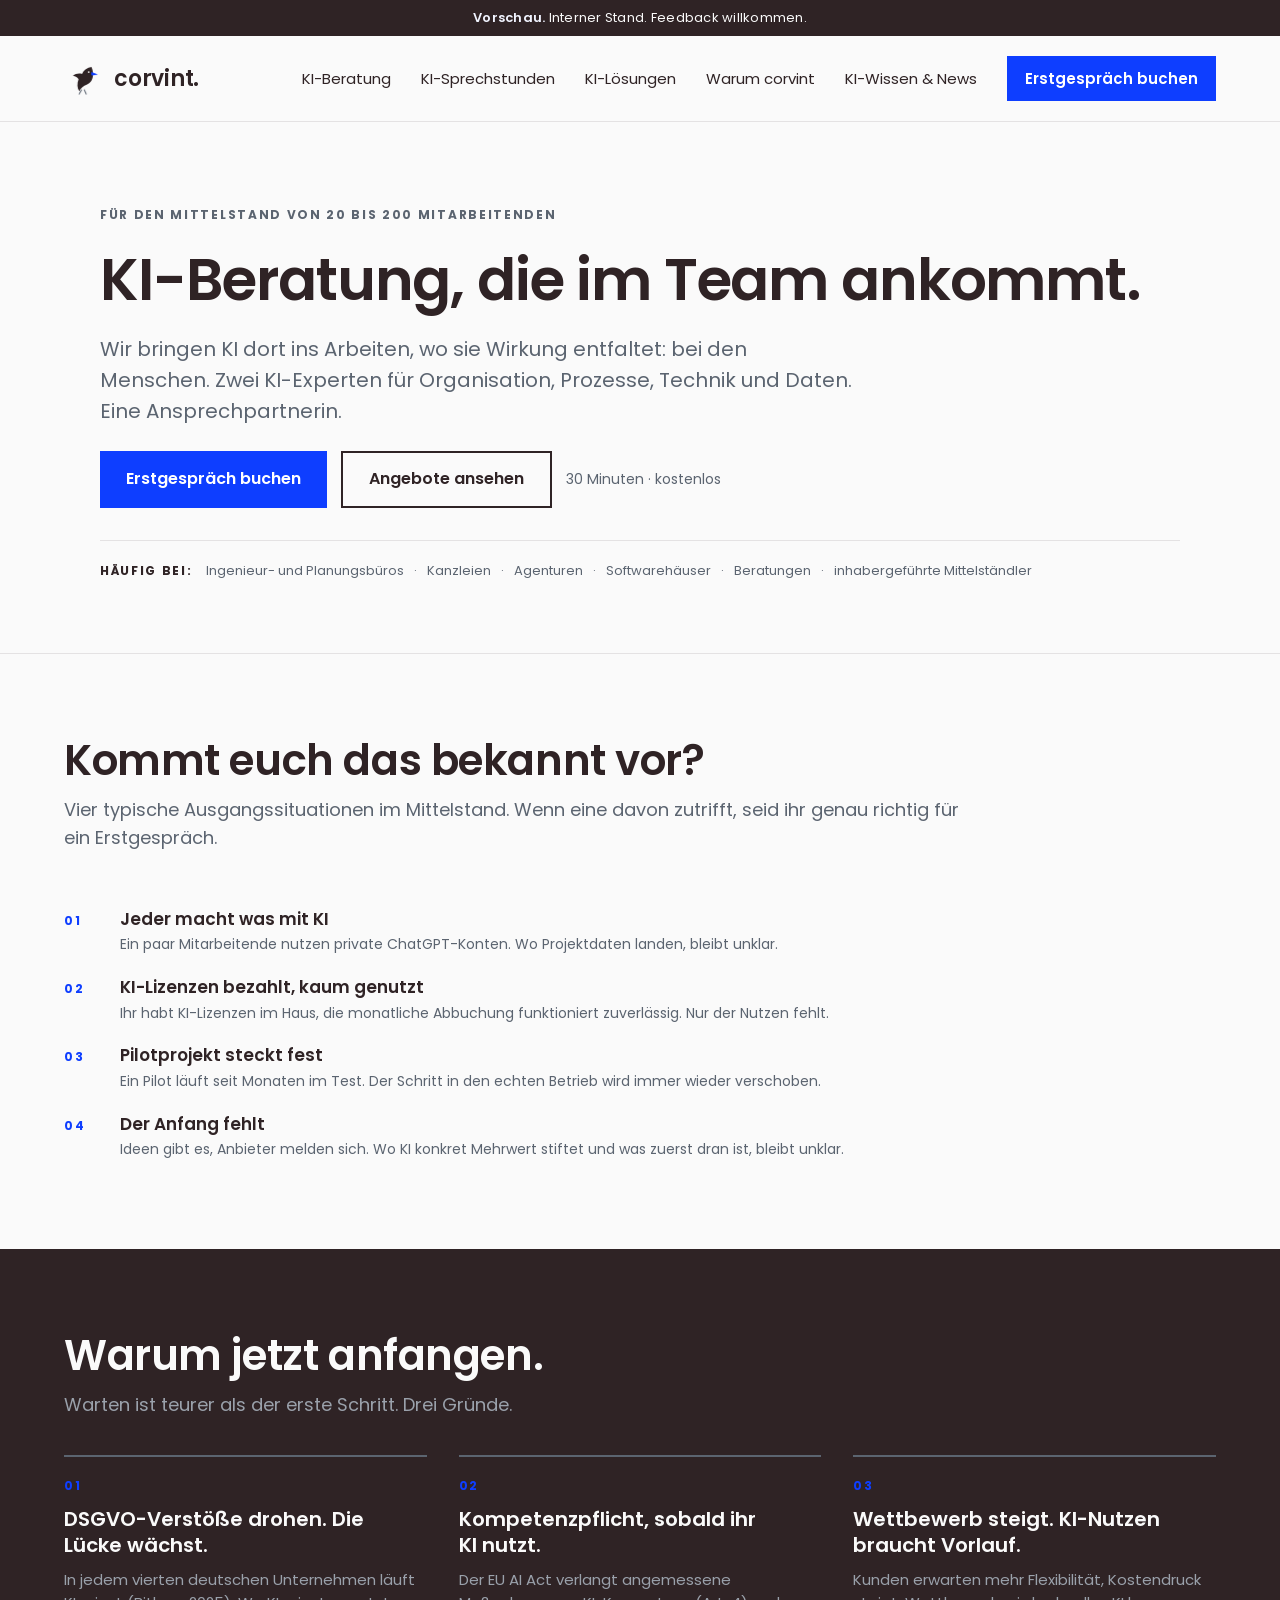
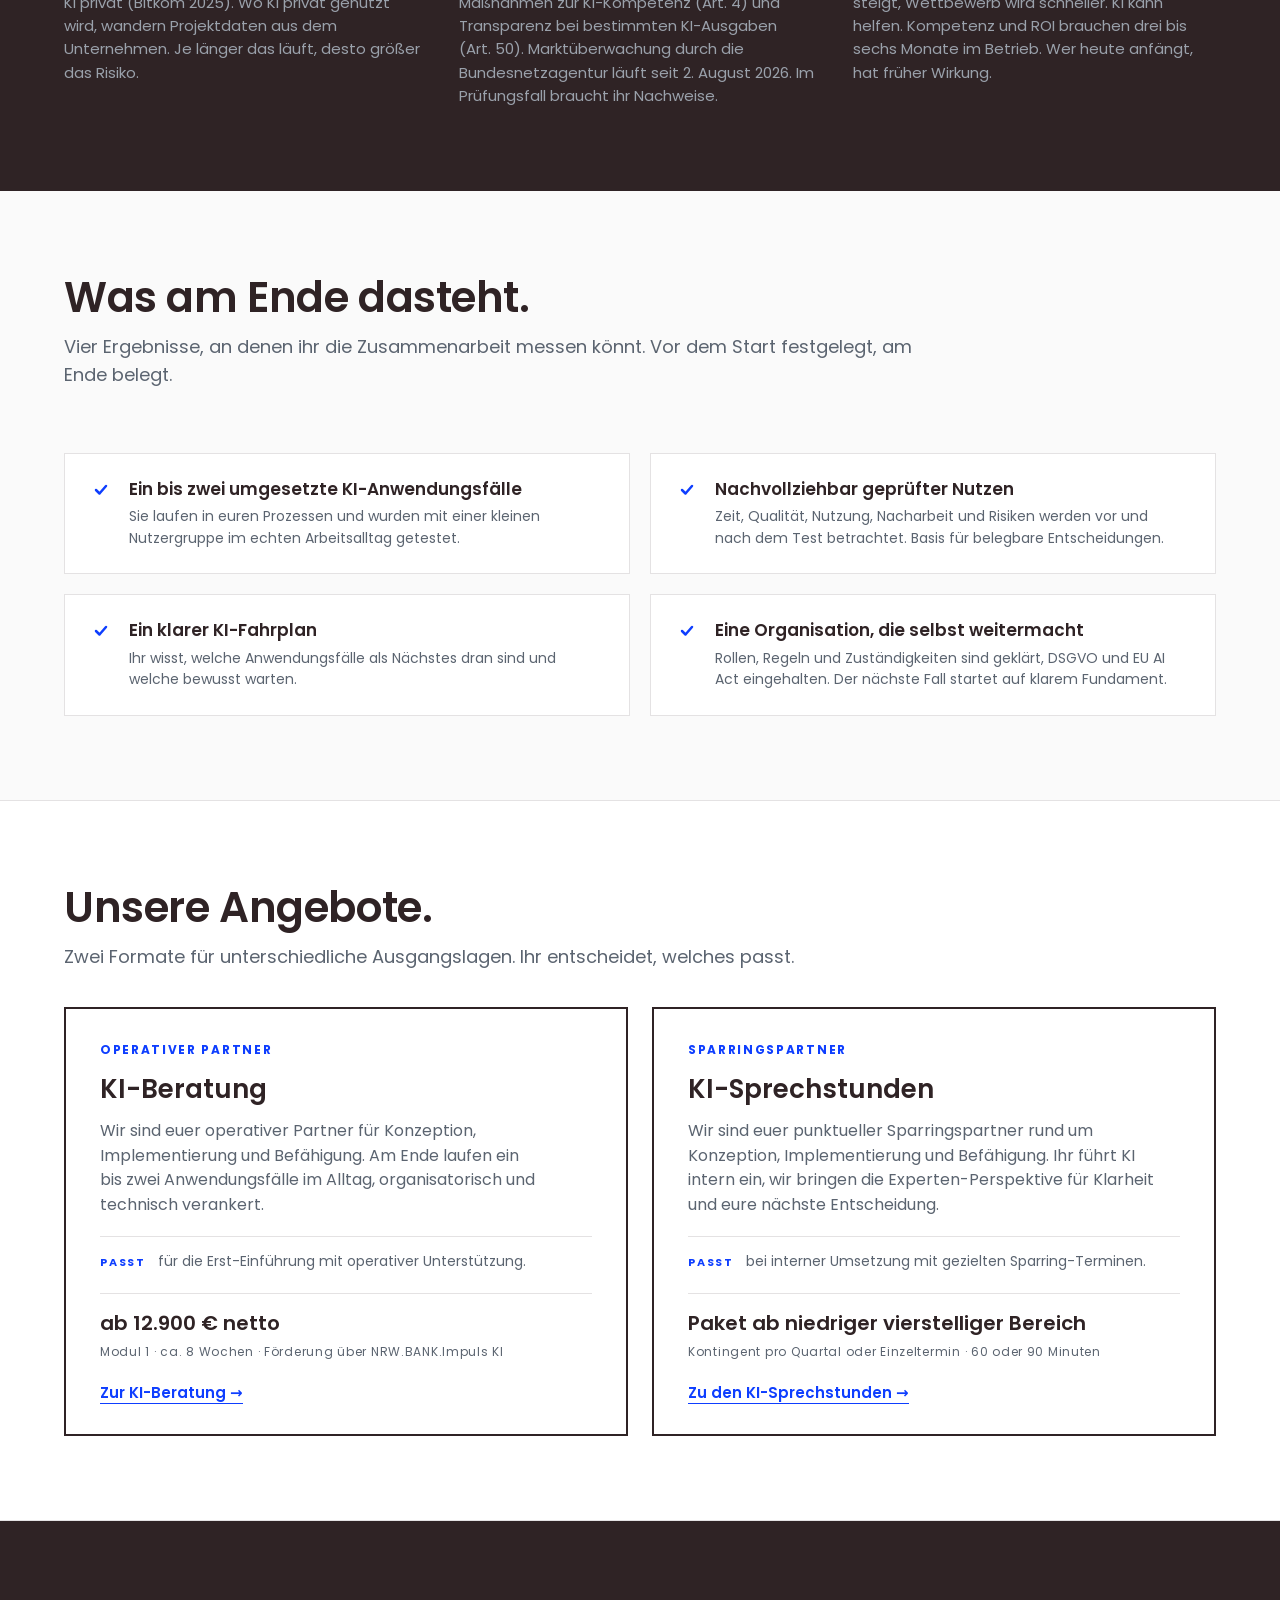
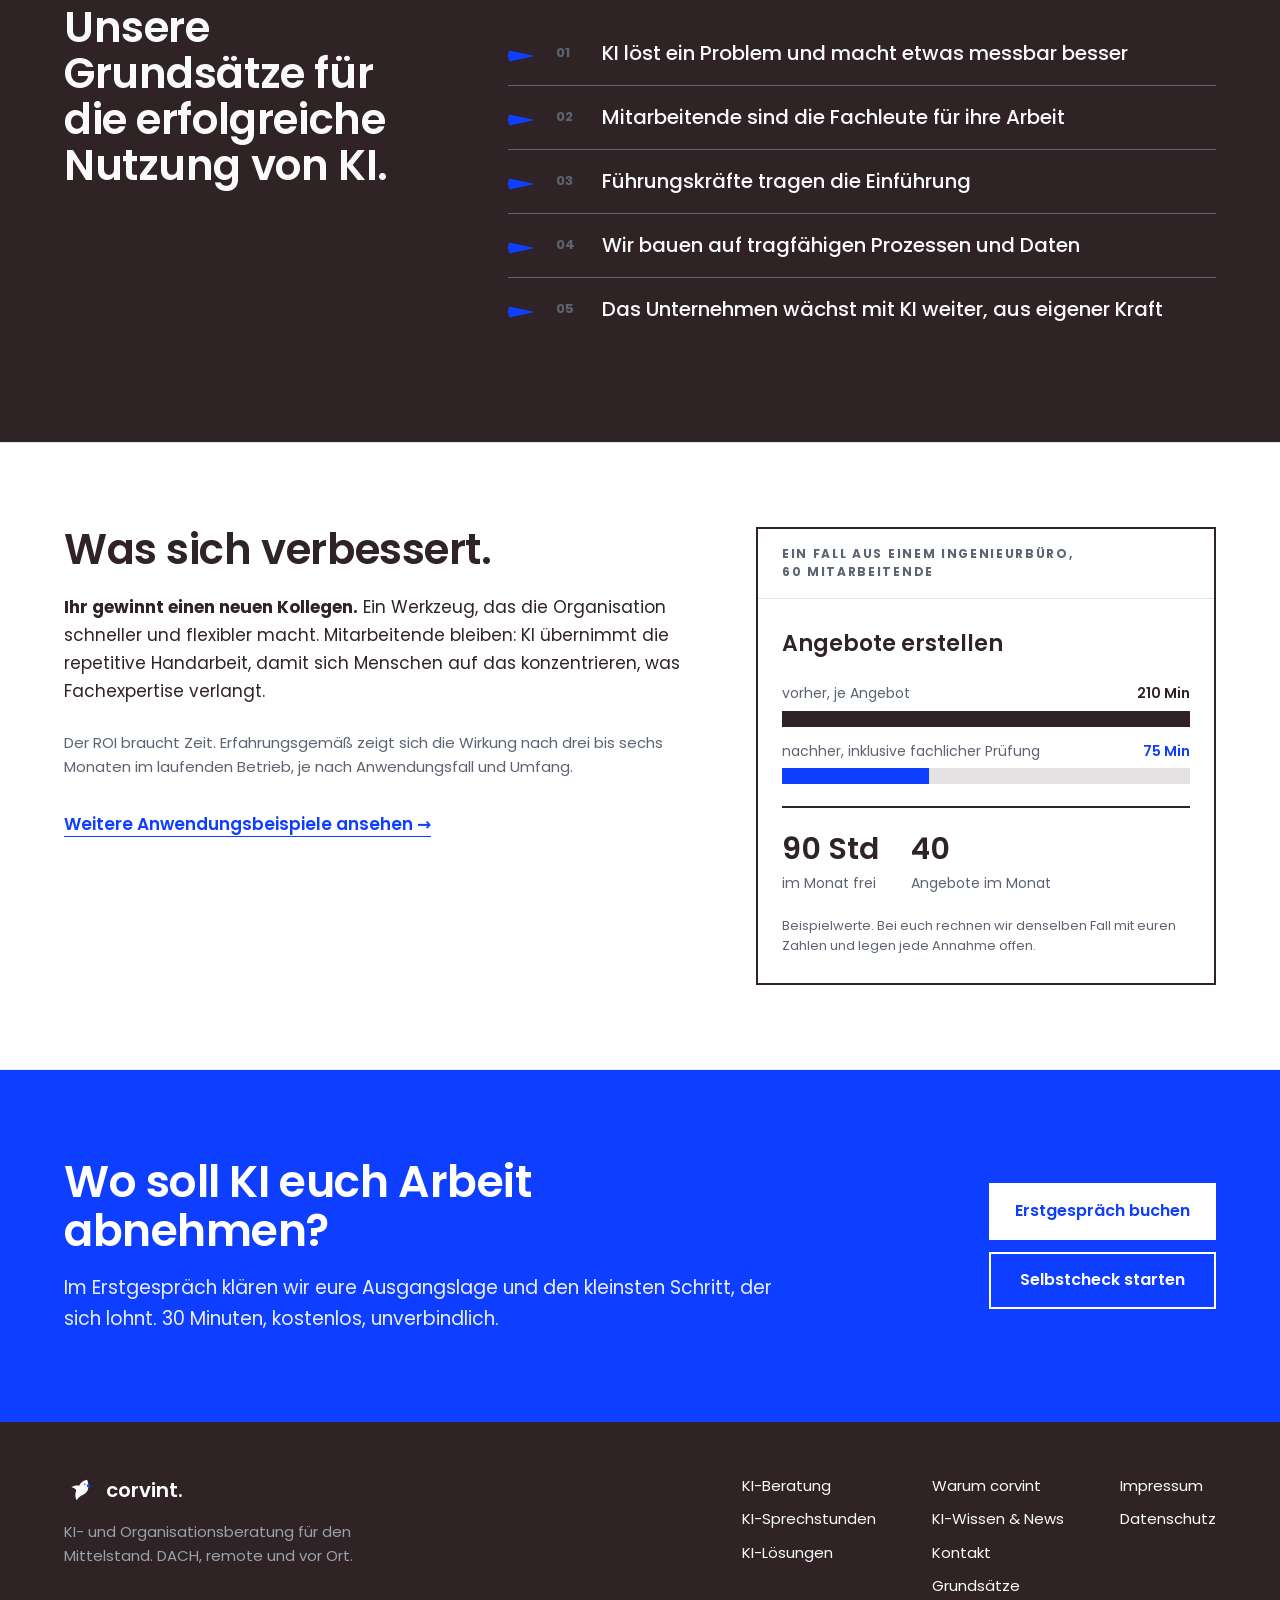
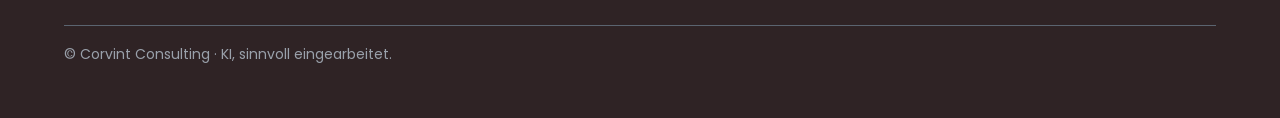
==== index.html @ a507b32f "weg-sektion umgezogen: von startseite raus, grundsatz auf ki-beratung-b startseite: - komplette "Weg" ====
<!doctype html>
<html lang="de">
  <head>
    <meta charset="utf-8" />
    <meta name="viewport" content="width=device-width, initial-scale=1" />
    <title>corvint. — KI-Beratung und Implementierung für den Mittelstand</title>
    <meta
      name="description"
      content="KI-Beratung und Implementierung für den Mittelstand von 20 bis 200 Mitarbeitenden. Menschen, Technik und Daten, Organisation, Prozesse — softwareneutral, eine Ansprechpartnerin."
    />
    <meta name="theme-color" content="#FAFAFA" />
    <meta name="robots" content="noindex,nofollow" />
    <meta name="referrer" content="no-referrer" />

    <link rel="icon" type="image/svg+xml" href="assets/favicon.svg" />
    <link rel="preconnect" href="https://fonts.googleapis.com" />
    <link rel="preconnect" href="https://fonts.gstatic.com" crossorigin />
    <link
      href="https://fonts.googleapis.com/css2?family=Poppins:wght@400;500;600;700&display=swap"
      rel="stylesheet"
    />
    <link rel="stylesheet" href="assets/style.css" />
  </head>
  <body>
    <a class="skip-link" href="#main">Direkt zum Inhalt</a>

    <div class="preview-banner" role="status">
      <strong>Vorschau.</strong> Interner Stand. Feedback willkommen.
    </div>

    <header class="site-header">
      <a class="brand" href="index.html" aria-label="Corvint Startseite">
        <svg
          class="raven raven--build"
          viewBox="0 0 180 180"
          width="38"
          height="38"
          aria-hidden="true"
        >
          <g class="raven__body">
            <path
              fill="#2F2325"
              d="M130 33c-20 3-37 15-45 33-15-4-31-1-43 8 13 2 22 8 27 17-8 21-7 41 3 57 8-15 20-25 35-31 18-7 29-23 30-42 1-16-1-30-7-42Z"
            ></path>
            <circle cx="117" cy="57" r="4" fill="#FAFAFA"></circle>
            <g class="raven__beak">
              <path fill="#0E3EFF" d="m131 57 30 12-29 5c-4-5-4-11-1-17Z"></path>
            </g>
            <path
              fill="none"
              stroke="#5B6470"
              stroke-linecap="round"
              stroke-width="5"
              d="M83 142 72 161m24-20 9 20"
            ></path>
          </g>
        </svg>
        <span class="brand__logo">corvint.</span>
      </a>
      <button
        class="menu-toggle"
        type="button"
        aria-expanded="false"
        aria-controls="site-nav"
        aria-label="Menü öffnen"
        data-menu-toggle
      >
        <svg viewBox="0 0 24 24" width="24" height="24" aria-hidden="true">
          <path
            stroke="#2F2325"
            stroke-width="2"
            stroke-linecap="round"
            fill="none"
            d="M4 7h16M4 12h16M4 17h16"
          ></path>
        </svg>
      </button>
      <nav class="nav" id="site-nav" aria-label="Hauptnavigation" data-nav>
        <button
          class="nav__close"
          type="button"
          aria-label="Menü schließen"
          data-menu-close
        >
          <svg viewBox="0 0 24 24" width="24" height="24" aria-hidden="true">
            <path
              stroke="#2F2325"
              stroke-width="2"
              stroke-linecap="round"
              d="M6 6l12 12M18 6L6 18"
            ></path>
          </svg>
        </button>
        <a class="nav__link" href="ki-beratung.html">KI-Beratung</a>
        <a class="nav__link" href="ki-sprechstunden.html">KI-Sprechstunden</a>
        <a class="nav__link" href="ki-loesungen.html">KI-Lösungen</a>
        <a class="nav__link" href="warum-corvint.html">Warum corvint</a>
        <a class="nav__link" href="ki-wissen-news.html">KI-Wissen &amp; News</a>
        <a
          class="btn btn--primary btn--small"
          href="https://calendly.com/hannah-corvint/30min"
          target="_blank"
          rel="noopener"
          >Erstgespräch buchen</a
        >
      </nav>
    </header>

    <main id="main">
      <!-- Hero -->
      <section class="hero" aria-labelledby="hero-titel">
        <div class="wrap wrap--hero" style="max-width:1080px;margin:0 auto">
          <div class="hero__copy" style="max-width:none">
            <p class="hero__eyebrow">Für den Mittelstand von 20 bis 200 Mitarbeitenden</p>
            <h1 id="hero-titel" class="hero__title">
              KI-Beratung, die im Team ankommt.
            </h1>
            <p class="hero__lead" style="max-width:820px">
              Wir bringen KI dort ins Arbeiten, wo sie Wirkung entfaltet: bei
              den Menschen. Zwei KI-Experten für Organisation, Prozesse,
              Technik und Daten. Eine Ansprechpartnerin.
            </p>
            <div class="hero__actions">
              <a
                class="btn btn--primary"
                href="https://calendly.com/hannah-corvint/30min"
                target="_blank"
                rel="noopener"
                >Erstgespräch buchen</a
              >
              <a class="btn btn--secondary" href="#angebote">Angebote ansehen</a>
              <span class="hero__note">30 Minuten · kostenlos</span>
            </div>
            <p class="hero__segments" aria-label="Typische Branchen">
              <span class="hero__segments-label">Häufig bei:</span>
              <span>Ingenieur- und Planungsbüros</span
              ><span aria-hidden="true">·</span>
              <span>Kanzleien</span
              ><span aria-hidden="true">·</span>
              <span>Agenturen</span
              ><span aria-hidden="true">·</span>
              <span>Softwarehäuser</span
              ><span aria-hidden="true">·</span>
              <span>Beratungen</span
              ><span aria-hidden="true">·</span>
              <span>inhabergeführte Mittelständler</span>
            </p>
          </div>
        </div>
      </section>

      <!-- Ausgangslagen -->
      <section
        class="section section--top-rule"
        aria-labelledby="ausgangslagen-titel"
      >
        <div class="wrap section__inner">
          <div class="section__head-text" style="max-width:900px">
            <h2 id="ausgangslagen-titel" class="section__title">
              Kommt euch das bekannt vor?
            </h2>
            <p class="section__lead">
              Vier typische Ausgangssituationen im Mittelstand. Wenn eine davon
              zutrifft, seid ihr genau richtig für ein Erstgespräch.
            </p>
          </div>

          <div class="situations">
            <article class="situation">
              <span class="situation__n">01</span>
              <h3 class="situation__title">Jeder macht was mit KI</h3>
              <p class="situation__body">
                Ein paar Mitarbeitende nutzen private ChatGPT-Konten. Wo
                Projektdaten landen, bleibt unklar.
              </p>
            </article>
            <article class="situation">
              <span class="situation__n">02</span>
              <h3 class="situation__title">KI-Lizenzen bezahlt, kaum genutzt</h3>
              <p class="situation__body">
                Ihr habt KI-Lizenzen im Haus, die monatliche Abbuchung
                funktioniert zuverlässig. Nur der Nutzen fehlt.
              </p>
            </article>
            <article class="situation">
              <span class="situation__n">03</span>
              <h3 class="situation__title">Pilotprojekt steckt fest</h3>
              <p class="situation__body">
                Ein Pilot läuft seit Monaten im Test. Der Schritt in den
                echten Betrieb wird immer wieder verschoben.
              </p>
            </article>
            <article class="situation">
              <span class="situation__n">04</span>
              <h3 class="situation__title">Der Anfang fehlt</h3>
              <p class="situation__body">
                Ideen gibt es, Anbieter melden sich. Wo KI konkret Mehrwert
                stiftet und was zuerst dran ist, bleibt unklar.
              </p>
            </article>
          </div>
        </div>
      </section>

      <!-- Warum jetzt anfangen -->
      <section
        class="section--dark section"
        aria-labelledby="warum-titel"
      >
        <div class="wrap section__inner">
          <div class="section__head-text" style="max-width:900px">
            <h2 id="warum-titel" class="section__title">
              Warum jetzt anfangen.
            </h2>
            <p class="section__lead">
              Warten ist teurer als der erste Schritt. Drei Gründe.
            </p>
          </div>
          <div class="reasons">
            <div class="reason">
              <span class="reason__n">01</span>
              <h3 class="reason__title">
                DSGVO-Verstöße drohen. Die Lücke wächst.
              </h3>
              <p class="reason__body">
                In jedem vierten deutschen Unternehmen läuft KI privat (Bitkom
                2025). Wo KI privat genutzt wird, wandern Projektdaten aus dem
                Unternehmen. Je länger das läuft, desto größer das Risiko.
              </p>
            </div>
            <div class="reason">
              <span class="reason__n">02</span>
              <h3 class="reason__title">
                Kompetenzpflicht, sobald ihr KI nutzt.
              </h3>
              <p class="reason__body">
                Der EU AI Act verlangt angemessene Maßnahmen zur KI-Kompetenz
                (Art.&nbsp;4) und Transparenz bei bestimmten KI-Ausgaben
                (Art.&nbsp;50). Marktüberwachung durch die Bundesnetzagentur
                läuft seit 2.&nbsp;August 2026. Im Prüfungsfall braucht ihr
                Nachweise.
              </p>
            </div>
            <div class="reason">
              <span class="reason__n">03</span>
              <h3 class="reason__title">
                Wettbewerb steigt. KI-Nutzen braucht Vorlauf.
              </h3>
              <p class="reason__body">
                Kunden erwarten mehr Flexibilität, Kostendruck steigt,
                Wettbewerb wird schneller. KI kann helfen. Kompetenz und ROI
                brauchen drei bis sechs Monate im Betrieb. Wer heute anfängt,
                hat früher Wirkung.
              </p>
            </div>
          </div>
        </div>
      </section>

      <!-- Was am Ende dasteht -->
      <section
        class="section"
        aria-labelledby="ergebnisse-titel"
      >
        <div class="wrap section__inner">
          <div class="section__head-text" style="max-width:900px">
            <h2 id="ergebnisse-titel" class="section__title">
              Was am Ende dasteht.
            </h2>
            <p class="section__lead">
              Vier Ergebnisse, an denen ihr die Zusammenarbeit messen könnt.
              Vor dem Start festgelegt, am Ende belegt.
            </p>
          </div>

          <div class="outcomes">
            <article class="outcome">
              <svg
                class="outcome__check"
                viewBox="0 0 16 16"
                width="16"
                height="16"
                aria-hidden="true"
              >
                <path
                  d="M3 8l3.5 3.5L13 4"
                  stroke="#0E3EFF"
                  stroke-width="2.5"
                  fill="none"
                  stroke-linecap="round"
                  stroke-linejoin="round"
                ></path>
              </svg>
              <div>
                <h3 class="outcome__title">
                  Ein bis zwei umgesetzte KI-Anwendungsfälle
                </h3>
                <p class="outcome__body">
                  Sie laufen in euren Prozessen und wurden mit einer kleinen
                  Nutzergruppe im echten Arbeitsalltag getestet.
                </p>
              </div>
            </article>

            <article class="outcome">
              <svg
                class="outcome__check"
                viewBox="0 0 16 16"
                width="16"
                height="16"
                aria-hidden="true"
              >
                <path
                  d="M3 8l3.5 3.5L13 4"
                  stroke="#0E3EFF"
                  stroke-width="2.5"
                  fill="none"
                  stroke-linecap="round"
                  stroke-linejoin="round"
                ></path>
              </svg>
              <div>
                <h3 class="outcome__title">Nachvollziehbar geprüfter Nutzen</h3>
                <p class="outcome__body">
                  Zeit, Qualität, Nutzung, Nacharbeit und Risiken werden vor
                  und nach dem Test betrachtet. Basis für belegbare
                  Entscheidungen.
                </p>
              </div>
            </article>

            <article class="outcome">
              <svg
                class="outcome__check"
                viewBox="0 0 16 16"
                width="16"
                height="16"
                aria-hidden="true"
              >
                <path
                  d="M3 8l3.5 3.5L13 4"
                  stroke="#0E3EFF"
                  stroke-width="2.5"
                  fill="none"
                  stroke-linecap="round"
                  stroke-linejoin="round"
                ></path>
              </svg>
              <div>
                <h3 class="outcome__title">Ein klarer KI-Fahrplan</h3>
                <p class="outcome__body">
                  Ihr wisst, welche Anwendungsfälle als Nächstes dran sind und
                  welche bewusst warten.
                </p>
              </div>
            </article>

            <article class="outcome">
              <svg
                class="outcome__check"
                viewBox="0 0 16 16"
                width="16"
                height="16"
                aria-hidden="true"
              >
                <path
                  d="M3 8l3.5 3.5L13 4"
                  stroke="#0E3EFF"
                  stroke-width="2.5"
                  fill="none"
                  stroke-linecap="round"
                  stroke-linejoin="round"
                ></path>
              </svg>
              <div>
                <h3 class="outcome__title">
                  Eine Organisation, die selbst weitermacht
                </h3>
                <p class="outcome__body">
                  Rollen, Regeln und Zuständigkeiten sind geklärt, DSGVO und
                  EU AI Act eingehalten. Der nächste Fall startet auf klarem
                  Fundament.
                </p>
              </div>
            </article>
          </div>
        </div>
      </section>

      <!-- Angebote -->
      <section
        id="angebote"
        class="section section--white"
        aria-labelledby="angebote-titel"
      >
        <div class="wrap section__inner">
          <div class="section__head-text" style="max-width:900px">
            <h2 id="angebote-titel" class="section__title">Unsere Angebote.</h2>
            <p class="section__lead">
              Zwei Formate für unterschiedliche Ausgangslagen. Ihr entscheidet,
              welches passt.
            </p>
          </div>
          <div class="offers">
            <article class="offer">
              <div class="offer__label">Operativer Partner</div>
              <div class="offer__title">KI-Beratung</div>
              <div class="offer__body">
                Wir sind euer operativer Partner für Konzeption,
                Implementierung und Befähigung. Am Ende laufen ein bis zwei
                Anwendungsfälle im Alltag, organisatorisch und technisch
                verankert.
              </div>
              <div class="offer__fit">
                <span class="offer__fit-label">Passt</span>
                <span class="offer__fit-text"
                  >für die Erst-Einführung mit operativer Unterstützung.</span
                >
              </div>
              <div class="offer__price">
                <span class="offer__price-value">ab 12.900 € netto</span>
                <span class="offer__price-note"
                  >Modul 1 · ca. 8 Wochen · Förderung über NRW.BANK.Impuls KI</span
                >
              </div>
              <div class="offer__link">
                <a href="ki-beratung.html">Zur KI-Beratung →</a>
              </div>
            </article>

            <article class="offer">
              <div class="offer__label">Sparringspartner</div>
              <div class="offer__title">KI-Sprechstunden</div>
              <div class="offer__body">
                Wir sind euer punktueller Sparringspartner rund um Konzeption,
                Implementierung und Befähigung. Ihr führt KI intern ein, wir
                bringen die Experten-Perspektive für Klarheit und eure
                nächste Entscheidung.
              </div>
              <div class="offer__fit">
                <span class="offer__fit-label">Passt</span>
                <span class="offer__fit-text"
                  >bei interner Umsetzung mit gezielten Sparring-Terminen.</span
                >
              </div>
              <div class="offer__price">
                <span class="offer__price-value">Paket ab niedriger vierstelliger Bereich</span>
                <span class="offer__price-note"
                  >Kontingent pro Quartal oder Einzeltermin · 60 oder 90 Minuten</span
                >
              </div>
              <div class="offer__link">
                <a href="ki-sprechstunden.html">Zu den KI-Sprechstunden →</a>
              </div>
            </article>
          </div>
        </div>
      </section>

      <!-- Grundsätze (dunkel) -->
      <section
        id="grundsaetze"
        class="section--dark"
        aria-labelledby="grundsaetze-titel"
      >
        <div class="wrap principles">
          <div>
            <h2
              id="grundsaetze-titel"
              class="principles__intro-title"
            >
              Unsere Grundsätze für die erfolgreiche Nutzung von KI.
            </h2>
          </div>
          <ol class="principles__list" role="list">
            <li class="principle">
              <svg
                class="beak"
                viewBox="0 0 40 22"
                width="28"
                height="16"
                aria-hidden="true"
              >
                <path fill="#0E3EFF" d="M2 3 38 11 3 19c-4-5-4-11-1-16Z"></path>
              </svg>
              <span class="principle__n">01</span>
              <span class="principle__text"
                >KI löst ein Problem und macht etwas messbar besser</span
              >
            </li>
            <li class="principle">
              <svg
                class="beak"
                viewBox="0 0 40 22"
                width="28"
                height="16"
                aria-hidden="true"
              >
                <path fill="#0E3EFF" d="M2 3 38 11 3 19c-4-5-4-11-1-16Z"></path>
              </svg>
              <span class="principle__n">02</span>
              <span class="principle__text"
                >Mitarbeitende sind die Fachleute für ihre Arbeit</span
              >
            </li>
            <li class="principle">
              <svg
                class="beak"
                viewBox="0 0 40 22"
                width="28"
                height="16"
                aria-hidden="true"
              >
                <path fill="#0E3EFF" d="M2 3 38 11 3 19c-4-5-4-11-1-16Z"></path>
              </svg>
              <span class="principle__n">03</span>
              <span class="principle__text"
                >Führungskräfte tragen die Einführung</span
              >
            </li>
            <li class="principle">
              <svg
                class="beak"
                viewBox="0 0 40 22"
                width="28"
                height="16"
                aria-hidden="true"
              >
                <path fill="#0E3EFF" d="M2 3 38 11 3 19c-4-5-4-11-1-16Z"></path>
              </svg>
              <span class="principle__n">04</span>
              <span class="principle__text"
                >Wir bauen auf tragfähigen Prozessen und Daten</span
              >
            </li>
            <li class="principle">
              <svg
                class="beak"
                viewBox="0 0 40 22"
                width="28"
                height="16"
                aria-hidden="true"
              >
                <path fill="#0E3EFF" d="M2 3 38 11 3 19c-4-5-4-11-1-16Z"></path>
              </svg>
              <span class="principle__n">05</span>
              <span class="principle__text"
                >Das Unternehmen wächst mit KI weiter, aus eigener Kraft</span
              >
            </li>
          </ol>
        </div>
      </section>

      <!-- Konkrete Zahlen -->
      <section
        class="section section--white"
        aria-labelledby="zahlen-titel"
      >
        <div class="wrap">
          <div class="numbers-section">
            <div class="section__head-text">
              <h2 id="zahlen-titel" class="section__title">
                Was sich verbessert.
              </h2>
              <p style="font-size:17px;line-height:1.65;color:var(--ink);margin:8px 0 0">
                <strong>Ihr gewinnt einen neuen Kollegen.</strong> Ein
                Werkzeug, das die Organisation schneller und flexibler macht.
                Mitarbeitende bleiben: KI übernimmt die repetitive Handarbeit,
                damit sich Menschen auf das konzentrieren, was Fachexpertise
                verlangt.
              </p>
              <p style="font-size:15px;line-height:1.6;color:var(--slate);margin:14px 0 0">
                Der ROI braucht Zeit. Erfahrungsgemäß zeigt sich die Wirkung
                nach drei bis sechs Monaten im laufenden Betrieb, je nach
                Anwendungsfall und Umfang.
              </p>
              <p style="margin-top:20px">
                <a
                  href="ki-loesungen.html"
                  style="font-weight:600;border-bottom:1px solid var(--blue)"
                  >Weitere Anwendungsbeispiele ansehen →</a
                >
              </p>
            </div>
            <aside class="case-card" aria-label="Beispielrechnung">
              <div class="case-card__head">
                Ein Fall aus einem Ingenieurbüro, 60 Mitarbeitende
              </div>
              <div class="case-card__body">
                <div class="case-card__title">Angebote erstellen</div>
                <div class="bars">
                  <div class="bar">
                    <div class="bar__row">
                      <span>vorher, je Angebot</span
                      ><span class="bar__value">210 Min</span>
                    </div>
                    <div class="bar__track">
                      <div class="bar__fill" style="width: 100%"></div>
                    </div>
                  </div>
                  <div class="bar">
                    <div class="bar__row">
                      <span>nachher, inklusive fachlicher Prüfung</span
                      ><span class="bar__value bar__value--blue">75 Min</span>
                    </div>
                    <div class="bar__track">
                      <div class="bar__fill bar__fill--blue" style="width: 36%"></div>
                    </div>
                  </div>
                </div>
                <div class="stats">
                  <div>
                    <div class="stat__value">90 Std</div>
                    <div class="stat__label">im Monat frei</div>
                  </div>
                  <div>
                    <div class="stat__value">40</div>
                    <div class="stat__label">Angebote im Monat</div>
                  </div>
                </div>
                <div class="footnote">
                  Beispielwerte. Bei euch rechnen wir denselben Fall mit euren
                  Zahlen und legen jede Annahme offen.
                </div>
              </div>
            </aside>
          </div>
        </div>
      </section>

      <!-- CTA -->
      <section class="cta" aria-labelledby="cta-titel">
        <div class="wrap cta__inner">
          <div class="cta__text">
            <h2 id="cta-titel" class="cta__title">
              Wo soll KI euch Arbeit abnehmen?
            </h2>
            <p class="cta__lead">
              Im Erstgespräch klären wir eure Ausgangslage und den kleinsten
              Schritt, der sich lohnt. 30 Minuten, kostenlos, unverbindlich.
            </p>
          </div>
          <div class="cta__actions">
            <a
              class="btn btn--on-dark"
              href="https://calendly.com/hannah-corvint/30min"
              target="_blank"
              rel="noopener"
              >Erstgespräch buchen</a
            >
            <a class="btn btn--ghost-on-dark" href="ki-loesungen.html#selbstcheck"
              >Selbstcheck starten</a
            >
          </div>
        </div>
      </section>
    </main>

    <footer class="site-footer">
      <div class="wrap site-footer__top">
        <div class="site-footer__brand">
          <div class="site-footer__brand-row">
            <svg
              viewBox="0 0 180 180"
              width="32"
              height="32"
              aria-hidden="true"
            >
              <path
                fill="#FAFAFA"
                d="M130 33c-20 3-37 15-45 33-15-4-31-1-43 8 13 2 22 8 27 17-8 21-7 41 3 57 8-15 20-25 35-31 18-7 29-23 30-42 1-16-1-30-7-42Z"
              ></path>
              <path
                fill="#0E3EFF"
                d="m131 57 30 12-29 5c-4-5-4-11-1-17Z"
              ></path>
              <circle cx="117" cy="57" r="4" fill="#2F2325"></circle>
            </svg>
            <span class="site-footer__brand-word">corvint.</span>
          </div>
          <div class="site-footer__desc">
            KI- und Organisationsberatung für den Mittelstand. DACH, remote und
            vor Ort.
          </div>
        </div>
        <div class="site-footer__cols">
          <nav class="site-footer__col" aria-label="Leistungen">
            <a href="ki-beratung.html">KI-Beratung</a>
            <a href="ki-sprechstunden.html">KI-Sprechstunden</a>
            <a href="ki-loesungen.html">KI-Lösungen</a>
          </nav>
          <nav class="site-footer__col" aria-label="Unternehmen">
            <a href="warum-corvint.html">Warum corvint</a>
            <a href="ki-wissen-news.html">KI-Wissen &amp; News</a>
            <a href="kontakt.html">Kontakt</a>
            <a href="warum-corvint.html#grundsaetze-page">Grundsätze</a>
          </nav>
          <nav class="site-footer__col" aria-label="Rechtliches">
            <a href="impressum.html">Impressum</a>
            <a href="datenschutz.html">Datenschutz</a>
          </nav>
        </div>
      </div>
      <div class="wrap site-footer__legal">
        © Corvint Consulting · KI, sinnvoll eingearbeitet.
      </div>
    </footer>

    <script src="assets/app.js" defer></script>
  </body>
</html>
---- assets/style.css ----
/* Corvint — Preview build
 * Tokens & Basis aus Design-Handoff (design_handoff_corvint_startseite/README.md).
 * Alle Werte 1:1 aus dem Handoff; keine Radien, keine Schatten.
 */

:root {
  --ink: #2f2325;
  --blue: #0e3eff;
  --blue-hover: #0a31cc;
  --blue-tint: #f1f4ff;
  --blue-tint-2: #e3eaff;
  --slate: #5b6470;
  --slate-light: #9aa1ab;
  --paper: #fafafa;
  --white: #ffffff;
  --rule: #e4e2e3;
}

*,
*::before,
*::after {
  box-sizing: border-box;
}

html {
  -webkit-text-size-adjust: 100%;
  scroll-behavior: smooth;
}
@media (prefers-reduced-motion: reduce) {
  html {
    scroll-behavior: auto;
  }
}
[id] {
  scroll-margin-top: 92px;
}

body {
  margin: 0;
  background: var(--paper);
  font-family: "Poppins", system-ui, -apple-system, "Segoe UI", sans-serif;
  color: var(--ink);
  font-size: 17px;
  line-height: 1.55;
  text-wrap: pretty;
}

a {
  color: var(--blue);
  text-decoration: none;
  border-bottom: 1px solid var(--blue);
  transition: color 150ms ease-out, border-color 150ms ease-out;
}
a:hover,
a:focus-visible {
  color: var(--blue-hover);
  border-bottom-color: var(--blue-hover);
}
a:focus-visible {
  outline: 2px solid var(--blue);
  outline-offset: 3px;
}

button {
  font-family: inherit;
  font-size: inherit;
  color: inherit;
  cursor: pointer;
}
button:focus-visible {
  outline: 2px solid var(--blue);
  outline-offset: 3px;
}

h1,
h2,
h3,
p {
  margin: 0;
}

img,
svg {
  display: block;
  max-width: 100%;
}

.skip-link {
  position: absolute;
  left: -9999px;
  top: 0;
  padding: 12px 18px;
  background: var(--ink);
  color: var(--paper);
  font-weight: 600;
  border-bottom: 0;
  z-index: 100;
}
.skip-link:focus {
  left: 12px;
  top: 12px;
  color: var(--paper);
}

/* Container */
.wrap {
  max-width: 1312px;
  margin: 0 auto;
  width: 100%;
}
.wrap--hero {
  max-width: 1440px;
}

/* Header */
.site-header {
  background: var(--paper);
  border-bottom: 1px solid var(--rule);
  padding: 20px 64px;
  display: flex;
  align-items: center;
  justify-content: space-between;
  gap: 24px;
  position: sticky;
  top: 0;
  z-index: 20;
}
.brand {
  display: flex;
  align-items: center;
  gap: 12px;
  border-bottom: 0;
  color: var(--ink);
}
.brand:hover {
  color: var(--ink);
}
.brand__logo {
  font-size: 22px;
  font-weight: 600;
  letter-spacing: -0.01em;
}
.raven {
  flex: none;
}
.raven--build .raven__body {
  animation: bodyRise 700ms ease-out both;
  transform-origin: center;
}
.raven--build .raven__beak {
  animation: beakIn 700ms ease-out both;
}
@keyframes bodyRise {
  0% {
    transform: translateY(12px);
  }
  100% {
    transform: translateY(0);
  }
}
@keyframes beakIn {
  0%,
  30% {
    transform: translateX(-14px);
  }
  100% {
    transform: translateX(0);
  }
}
@media (prefers-reduced-motion: reduce) {
  .raven--build .raven__body,
  .raven--build .raven__beak {
    animation: none;
  }
}

.nav {
  display: flex;
  align-items: center;
  gap: 30px;
  font-size: 15px;
}
.nav__link {
  color: var(--ink);
  border-bottom: 0;
  font-weight: 400;
}
.nav__link:hover,
.nav__link:focus-visible {
  color: var(--blue);
}
.nav__link[aria-current="page"] {
  color: var(--blue);
}
.nav__close,
.menu-toggle {
  display: none;
  border: 0;
  background: transparent;
  padding: 6px;
  color: var(--ink);
  cursor: pointer;
}
.menu-toggle:hover,
.menu-toggle:focus-visible,
.nav__close:hover,
.nav__close:focus-visible {
  color: var(--blue);
}

.btn {
  display: inline-flex;
  align-items: center;
  justify-content: center;
  font-family: inherit;
  font-size: 16px;
  font-weight: 600;
  padding: 16px 26px;
  border: 0;
  background: transparent;
  color: var(--ink);
  cursor: pointer;
  transition: background 150ms ease-out, border-color 150ms ease-out,
    color 150ms ease-out;
  border-bottom: 0;
  text-align: center;
}
.btn--primary {
  background: var(--blue);
  color: var(--white);
}
.btn--primary:hover,
.btn--primary:focus-visible {
  background: var(--blue-hover);
  color: var(--white);
}
.btn--secondary {
  border: 2px solid var(--ink);
  padding: 14px 26px;
  color: var(--ink);
}
.btn--secondary:hover,
.btn--secondary:focus-visible {
  background: var(--ink);
  color: var(--paper);
}
.btn--small {
  font-size: 15px;
  padding: 11px 18px;
}
.btn--on-dark {
  background: var(--white);
  color: var(--blue);
}
.btn--on-dark:hover,
.btn--on-dark:focus-visible {
  background: var(--paper);
  color: var(--blue-hover);
}
.btn--ghost-on-dark {
  border: 2px solid var(--white);
  color: var(--white);
  padding: 14px 26px;
}
.btn--ghost-on-dark:hover,
.btn--ghost-on-dark:focus-visible {
  background: var(--white);
  color: var(--blue);
}

/* Hero */
.hero {
  padding: 84px 64px 72px;
  margin: 0 auto;
}
.hero__grid {
  display: grid;
  grid-template-columns: minmax(0, 1.1fr) minmax(0, 1fr);
  gap: 72px;
  align-items: center;
}
.hero__copy {
  display: flex;
  flex-direction: column;
  gap: 24px;
}
.hero__eyebrow {
  font-size: 12px;
  letter-spacing: 0.14em;
  text-transform: uppercase;
  font-weight: 700;
  color: var(--slate);
}
.hero__title {
  font-size: 58px;
  font-weight: 600;
  line-height: 1.06;
  letter-spacing: -0.02em;
}
.hero__lead {
  font-size: 20px;
  line-height: 1.55;
  color: var(--slate);
  max-width: 600px;
}
.hero__actions {
  display: flex;
  gap: 14px;
  flex-wrap: wrap;
  align-items: center;
}
.hero__note {
  font-size: 14px;
  color: var(--slate);
}
.hero__segments {
  display: flex;
  flex-wrap: wrap;
  gap: 8px 10px;
  align-items: baseline;
  margin-top: 8px;
  padding-top: 20px;
  border-top: 1px solid var(--rule);
  font-size: 13px;
  color: var(--slate);
  line-height: 1.5;
}
.hero__segments-label {
  font-size: 12px;
  letter-spacing: 0.14em;
  text-transform: uppercase;
  font-weight: 700;
  color: var(--ink);
  margin-right: 4px;
}

.case-card {
  border: 2px solid var(--ink);
  background: var(--white);
}
.case-card__head {
  border-bottom: 1px solid var(--rule);
  padding: 16px 24px;
  font-size: 12px;
  letter-spacing: 0.14em;
  text-transform: uppercase;
  font-weight: 700;
  color: var(--slate);
}
.case-card__body {
  padding: 28px 24px;
  display: flex;
  flex-direction: column;
  gap: 22px;
}
.case-card__title {
  font-size: 22px;
  font-weight: 600;
}
.bars {
  display: flex;
  flex-direction: column;
  gap: 14px;
}
.bar {
  display: flex;
  flex-direction: column;
  gap: 6px;
}
.bar__row {
  display: flex;
  justify-content: space-between;
  font-size: 14px;
  color: var(--slate);
}
.bar__value {
  font-weight: 600;
  color: var(--ink);
}
.bar__value--blue {
  color: var(--blue);
}
.bar__track {
  height: 16px;
  background: var(--rule);
}
.bar__fill {
  height: 100%;
  background: var(--ink);
}
.bar__fill--blue {
  background: var(--blue);
  transition: width 200ms ease-out;
}
.stats {
  display: flex;
  gap: 32px;
  border-top: 2px solid var(--ink);
  padding-top: 18px;
}
.stat__value {
  font-size: 30px;
  font-weight: 600;
}
.stat__label {
  font-size: 14px;
  color: var(--slate);
}
.footnote {
  font-size: 13px;
  color: var(--slate);
  line-height: 1.5;
}

/* Section */
.section {
  padding: 84px 64px;
}
.section--white {
  background: var(--white);
  border-top: 1px solid var(--rule);
  border-bottom: 1px solid var(--rule);
}
.section--paper {
  background: var(--paper);
}
.section--top-rule {
  border-top: 1px solid var(--rule);
}
.section__inner {
  display: flex;
  flex-direction: column;
  gap: 36px;
}
.section__head {
  display: flex;
  align-items: flex-end;
  justify-content: space-between;
  gap: 48px;
  flex-wrap: wrap;
}
.section__head-text {
  display: flex;
  flex-direction: column;
  gap: 12px;
  max-width: 760px;
}
.section__title {
  font-size: 42px;
  font-weight: 600;
  line-height: 1.1;
  letter-spacing: -0.01em;
}
.section__lead {
  font-size: 18px;
  line-height: 1.55;
  color: var(--slate);
}

/* Legende Mensch/KI */
.legend {
  display: flex;
  gap: 18px;
  align-items: center;
  font-size: 14px;
  color: var(--slate);
  padding-bottom: 4px;
}
.legend__item {
  display: flex;
  align-items: center;
  gap: 8px;
}

/* Reiter (Fall-Umschalter) */
.tabs {
  display: grid;
  grid-template-columns: repeat(3, minmax(0, 1fr));
  gap: 2px;
  background: var(--rule);
}
.tab {
  border: 0;
  border-top: 4px solid var(--rule);
  background: var(--paper);
  padding: 22px 26px;
  display: flex;
  flex-direction: column;
  gap: 6px;
  align-items: flex-start;
  text-align: left;
  transition: background 150ms ease-out, border-color 150ms ease-out;
}
.tab[aria-selected="true"] {
  background: var(--white);
  border-top-color: var(--blue);
}
.tab__name {
  font-size: 20px;
  font-weight: 600;
  line-height: 1.25;
}
.tab__who {
  font-size: 15px;
  color: var(--slate);
  line-height: 1.45;
}

/* Prozessschritte */
.steps {
  display: grid;
  grid-template-columns: repeat(4, minmax(0, 1fr));
  gap: 16px;
}
.step {
  border: 2px solid var(--ink);
  background: var(--white);
  padding: 20px;
  display: flex;
  flex-direction: column;
  gap: 14px;
}
.step--ki {
  border-color: var(--blue);
  background: var(--blue-tint);
}
.step__meta {
  display: flex;
  align-items: center;
  justify-content: space-between;
}
.step__n,
.step__who {
  font-size: 12px;
  font-weight: 700;
  letter-spacing: 0.08em;
  color: var(--slate);
}
.step--ki .step__who {
  color: var(--blue);
}
.step__title {
  font-size: 19px;
  font-weight: 600;
  line-height: 1.25;
}
.step__body {
  font-size: 15px;
  line-height: 1.5;
  color: var(--slate);
}

/* Auswertungsband */
.summary {
  border: 2px solid var(--ink);
  display: grid;
  grid-template-columns: minmax(0, 1fr) minmax(0, 1fr) minmax(0, 1.2fr);
}
.summary__cell {
  padding: 28px 32px;
  display: flex;
  flex-direction: column;
  gap: 16px;
  border-right: 1px solid var(--rule);
}
.summary__cell:last-child {
  border-right: 0;
}
.eyebrow {
  font-size: 12px;
  letter-spacing: 0.14em;
  text-transform: uppercase;
  font-weight: 700;
  color: var(--slate);
}
.eyebrow--blue {
  color: var(--blue);
}
.effort {
  display: flex;
  align-items: baseline;
  gap: 14px;
}
.effort__old {
  font-size: 34px;
  font-weight: 600;
  text-decoration: line-through;
  text-decoration-thickness: 2px;
  color: var(--slate);
}
.effort__new {
  font-size: 44px;
  font-weight: 600;
  color: var(--blue);
}
.monthly {
  display: flex;
  flex-direction: column;
  gap: 10px;
}
.monthly__row {
  display: flex;
  justify-content: space-between;
  align-items: baseline;
}
.monthly__row + .monthly__row {
  border-top: 1px solid var(--rule);
  padding-top: 10px;
}
.monthly__label {
  font-size: 15px;
  color: var(--slate);
}
.monthly__value {
  font-size: 26px;
  font-weight: 600;
}
.monthly__value--blue {
  color: var(--blue);
}
.assumptions__item {
  display: flex;
  gap: 14px;
  align-items: flex-start;
  border-top: 1px solid var(--rule);
  padding-top: 10px;
}
.assumptions__item:first-child {
  border-top: 0;
  padding-top: 0;
}
.beak {
  flex: none;
  margin-top: 6px;
}
.assumptions__text {
  font-size: 15px;
  line-height: 1.5;
  color: var(--slate);
}

/* Bekannt vor — Problemliste + Antwortkarte */
.problems {
  display: grid;
  grid-template-columns: minmax(0, 1fr) minmax(0, 1.25fr);
  gap: 44px;
  align-items: start;
}
.problems__list {
  display: flex;
  flex-direction: column;
}
.problem {
  border: 0;
  border-top: 1px solid var(--rule);
  border-left: 4px solid transparent;
  background: transparent;
  padding: 20px 22px;
  display: flex;
  gap: 18px;
  align-items: baseline;
  text-align: left;
  transition: background 150ms ease-out, border-color 150ms ease-out;
}
.problem:first-child {
  border-top: 2px solid var(--ink);
}
.problem:last-child {
  border-bottom: 2px solid var(--ink);
}
.problem[aria-selected="true"] {
  background: var(--white);
  border-left-color: var(--blue);
}
.problem__n {
  font-size: 13px;
  font-weight: 700;
  color: var(--slate);
}
.problem__title {
  font-size: 20px;
  font-weight: 600;
  line-height: 1.3;
}
.answer {
  background: var(--white);
  border: 2px solid var(--ink);
  padding: 32px 36px;
  display: flex;
  flex-direction: column;
  gap: 20px;
}
.answer__block {
  display: flex;
  flex-direction: column;
  gap: 8px;
}
.answer__block + .answer__block {
  border-top: 2px solid var(--ink);
  padding-top: 20px;
}
.answer__text {
  font-size: 18px;
  line-height: 1.6;
}
.answer__text--muted {
  color: var(--slate);
}

/* Vier Seiten */
.dimensions {
  display: grid;
  grid-template-columns: repeat(4, minmax(0, 1fr));
  gap: 0;
}
.dimension {
  border-top: 3px solid var(--ink);
  padding: 22px 28px 0 0;
  display: flex;
  flex-direction: column;
  gap: 10px;
}
.dimension + .dimension {
  padding-left: 28px;
}
.dimension:last-child {
  padding-right: 0;
}
.dimension__label {
  font-size: 13px;
  font-weight: 700;
  color: var(--blue);
  letter-spacing: 0.02em;
  display: flex;
  align-items: center;
  gap: 10px;
}
.dimension__beak {
  flex: none;
}
.dimension__body {
  font-size: 16px;
  line-height: 1.6;
  color: var(--slate);
}
.principle-row {
  display: grid;
  grid-template-columns: minmax(0, 420px) minmax(0, 1fr);
  gap: 48px;
  border-top: 2px solid var(--ink);
  padding-top: 26px;
  align-items: start;
}
.principle-row__lead {
  font-size: 24px;
  font-weight: 600;
  line-height: 1.3;
}
.principle-row__body {
  font-size: 17px;
  line-height: 1.6;
  color: var(--slate);
}

/* Der Weg dahin (Module) */
.modules {
  display: grid;
  grid-template-columns: repeat(3, minmax(0, 1fr));
  gap: 24px;
}
.module {
  background: var(--white);
  border: 2px solid var(--ink);
  padding: 26px 28px;
  display: flex;
  flex-direction: column;
  gap: 12px;
}
.module__head {
  display: flex;
  align-items: center;
  gap: 12px;
}
.module__label {
  font-size: 13px;
  font-weight: 700;
  letter-spacing: 0.1em;
  color: var(--slate);
}
.module__title {
  font-size: 22px;
  font-weight: 600;
}
.module__body {
  font-size: 16px;
  line-height: 1.55;
  color: var(--slate);
}

/* Grundsätze (dunkel) */
.section--dark {
  background: var(--ink);
  padding: 84px 64px;
}
.principles {
  display: grid;
  grid-template-columns: minmax(0, 340px) minmax(0, 1fr);
  gap: 64px;
  align-items: start;
}
.principles__intro-title {
  font-size: 42px;
  font-weight: 600;
  line-height: 1.1;
  color: var(--paper);
  letter-spacing: -0.01em;
}
.principles__intro-body {
  font-size: 16px;
  line-height: 1.6;
  color: var(--slate-light);
}
.principles__list {
  display: flex;
  flex-direction: column;
}
.principle {
  display: flex;
  gap: 20px;
  align-items: center;
  padding: 18px 0;
  border-bottom: 1px solid var(--slate);
}
.principle:last-child {
  border-bottom: 0;
}
.principle__n {
  font-size: 13px;
  font-weight: 700;
  color: var(--slate);
  width: 26px;
}
.principle__text {
  font-size: 20px;
  font-weight: 500;
  color: var(--paper);
  line-height: 1.35;
}

/* Ansprechpartnerin */
.person {
  display: grid;
  grid-template-columns: minmax(0, 260px) minmax(0, 1fr) minmax(0, 340px);
  gap: 48px;
  align-items: center;
}
.person__portrait {
  margin: 0;
  border: 2px solid var(--ink);
  background: var(--paper);
  display: flex;
  flex-direction: column;
}
.person__portrait img {
  width: 100%;
  height: auto;
  aspect-ratio: 4 / 5;
  object-fit: cover;
  object-position: 50% 30%;
  display: block;
}
.person__portrait-caption {
  padding: 12px 16px;
  border-top: 1px solid var(--rule);
  font-size: 12px;
  letter-spacing: 0.14em;
  text-transform: uppercase;
  font-weight: 700;
  color: var(--slate);
}
.person__text {
  display: flex;
  flex-direction: column;
  gap: 20px;
}
.person__title {
  font-size: 40px;
  font-weight: 600;
  line-height: 1.1;
  letter-spacing: -0.01em;
}
.person__lead {
  font-size: 18px;
  line-height: 1.6;
  color: var(--slate);
}
.person__facts {
  display: flex;
  gap: 40px;
  border-top: 2px solid var(--ink);
  padding-top: 20px;
  flex-wrap: wrap;
}
.person__fact-value {
  font-size: 19px;
  font-weight: 600;
}
.person__fact-label {
  font-size: 14px;
  color: var(--slate);
}

/* CTA blau */
.cta {
  background: var(--blue);
  padding: 88px 64px;
}
.cta__inner {
  display: flex;
  gap: 64px;
  align-items: center;
  justify-content: space-between;
  flex-wrap: wrap;
}
.cta__text {
  display: flex;
  flex-direction: column;
  gap: 18px;
  max-width: 720px;
}
.cta__title {
  font-size: 44px;
  font-weight: 600;
  line-height: 1.1;
  color: var(--white);
  letter-spacing: -0.01em;
}
.cta__lead {
  font-size: 19px;
  line-height: 1.6;
  color: var(--white);
  opacity: 0.9;
}
.cta__actions {
  flex: none;
  display: flex;
  flex-direction: column;
  gap: 12px;
}

/* Footer */
.site-footer {
  background: var(--ink);
  padding: 52px 64px;
  display: flex;
  flex-direction: column;
  gap: 28px;
}
.site-footer__top {
  display: flex;
  gap: 64px;
  align-items: flex-start;
  justify-content: space-between;
  flex-wrap: wrap;
}
.site-footer__brand {
  display: flex;
  flex-direction: column;
  gap: 14px;
  max-width: 340px;
}
.site-footer__brand-row {
  display: flex;
  align-items: center;
  gap: 10px;
}
.site-footer__brand-word {
  font-size: 20px;
  font-weight: 600;
  color: var(--paper);
}
.site-footer__desc {
  font-size: 15px;
  line-height: 1.6;
  color: var(--slate-light);
}
.site-footer__cols {
  display: flex;
  gap: 56px;
  font-size: 15px;
  color: var(--paper);
  flex-wrap: wrap;
}
.site-footer__col {
  display: flex;
  flex-direction: column;
  gap: 10px;
}
.site-footer__col a {
  color: var(--paper);
  border-bottom: 0;
}
.site-footer__col a:hover,
.site-footer__col a:focus-visible {
  color: var(--blue-tint);
}
.site-footer__legal {
  border-top: 1px solid var(--slate);
  padding-top: 18px;
  font-size: 14px;
  color: var(--slate-light);
}

/* -------------------------------------------------------------
 * Unterseiten-Muster: Sidebar mit Sprungnav + Content
 * ----------------------------------------------------------- */

.page {
  display: grid;
  grid-template-columns: minmax(0, 240px) minmax(0, 1fr);
  gap: 80px;
  max-width: 1312px;
  margin: 0 auto;
  padding: 48px 64px 96px;
}
.page__sidebar {
  position: sticky;
  top: 92px;
  align-self: start;
  max-height: calc(100vh - 108px);
  overflow-y: auto;
}
.page__main {
  display: flex;
  flex-direction: column;
  gap: 96px;
  min-width: 0;
}

/* Sub-Hero (kompakter als Startseite) — optional mit Info-Karte rechts */
.sub-hero {
  padding: 56px 64px 32px;
  max-width: 1312px;
  margin: 0 auto;
  width: 100%;
  box-sizing: border-box;
  display: flex;
  flex-direction: column;
  gap: 20px;
}
.sub-hero--split {
  display: grid;
  grid-template-columns: minmax(0, 1fr) minmax(0, 340px);
  gap: 48px;
  align-items: start;
}
.sub-hero__copy {
  display: flex;
  flex-direction: column;
  gap: 20px;
  min-width: 0;
}
@media (max-width: 900px) {
  .sub-hero--split {
    grid-template-columns: 1fr;
    gap: 24px;
  }
}
.sub-hero__eyebrow {
  font-size: 12px;
  letter-spacing: 0.14em;
  text-transform: uppercase;
  font-weight: 700;
  color: var(--slate);
}
.sub-hero__title {
  font-size: 48px;
  font-weight: 600;
  line-height: 1.08;
  letter-spacing: -0.02em;
  max-width: 22ch;
}
.sub-hero__lead {
  font-size: 19px;
  line-height: 1.55;
  color: var(--slate);
  max-width: 62ch;
}
.sub-hero__actions {
  display: flex;
  flex-wrap: wrap;
  gap: 14px;
  align-items: center;
  margin-top: 4px;
}

/* Anchor-Nav (vertikal, Desktop) */
.anchor-nav {
  display: flex;
  flex-direction: column;
  border-top: 1px solid var(--rule);
  border-bottom: 1px solid var(--rule);
  padding: 12px 0;
}
.anchor-nav__label {
  font-size: 12px;
  letter-spacing: 0.14em;
  text-transform: uppercase;
  font-weight: 700;
  color: var(--slate);
  padding: 6px 4px 14px;
}
.anchor-nav__link {
  border: 0;
  padding: 10px 4px 10px 22px;
  font-size: 15px;
  color: var(--ink);
  text-align: left;
  position: relative;
  transition: color 150ms ease-out;
  display: block;
  line-height: 1.35;
}
.anchor-nav__link:hover,
.anchor-nav__link:focus-visible {
  color: var(--blue);
}
.anchor-nav__link[aria-current="location"] {
  color: var(--blue);
  font-weight: 500;
}
.anchor-nav__link[aria-current="location"]::before {
  content: "";
  position: absolute;
  left: 0;
  top: 50%;
  transform: translateY(-50%);
  width: 14px;
  height: 8px;
  background: var(--blue);
  clip-path: polygon(0 20%, 100% 50%, 0 80%, 6% 50%);
}

/* Article-Section (numerierte Content-Blöcke)
 * Ruhig gehalten: Nummer klein als Zähler, Titel als Blickfang,
 * keine Trennbalken — Whitespace strukturiert.
 */
.article-section {
  display: flex;
  flex-direction: column;
  gap: 14px;
  scroll-margin-top: 100px;
}
.article-section__eyebrow {
  font-size: 12px;
  font-weight: 700;
  line-height: 1;
  color: var(--slate);
  letter-spacing: 0.16em;
  text-transform: uppercase;
}
.article-section__title {
  font-size: 32px;
  font-weight: 600;
  line-height: 1.15;
  letter-spacing: -0.01em;
  margin-bottom: 8px;
}
.article-section__body {
  font-size: 17px;
  line-height: 1.7;
  color: var(--ink);
  max-width: 66ch;
}
.article-section__body p + p {
  margin-top: 1em;
}
.article-section__body ul {
  list-style: none;
  padding-left: 0;
  margin: 14px 0;
}
.article-section__body li {
  position: relative;
  padding-left: 22px;
  margin: 10px 0;
}
.article-section__body li::before {
  content: "";
  position: absolute;
  left: 0;
  top: 0.7em;
  width: 10px;
  height: 1px;
  background: var(--slate);
}
.article-section__body strong {
  font-weight: 600;
}
.article-section__body a {
  border-bottom-width: 1px;
}

/* Person-Row (Foto + Text nebeneinander im Content) */
.person-row {
  display: grid;
  grid-template-columns: minmax(0, 200px) minmax(0, 1fr);
  gap: 28px;
  align-items: start;
  margin-bottom: 8px;
}
@media (max-width: 720px) {
  .person-row {
    grid-template-columns: 1fr;
    gap: 20px;
  }
  .person-row .person__portrait {
    max-width: 240px;
  }
}

/* Prozess-Kette (visueller Ablauf, vertikal) */
.step-chain {
  list-style: none;
  padding: 0;
  margin: 22px 0 8px;
  display: flex;
  flex-direction: column;
}
.step-chain__item {
  display: grid;
  grid-template-columns: 40px 24px 1fr;
  gap: 18px;
  align-items: start;
  padding-bottom: 22px;
}
.step-chain__item:last-child {
  padding-bottom: 0;
}
.step-chain__n {
  font-size: 12px;
  font-weight: 700;
  letter-spacing: 0.14em;
  color: var(--slate);
  padding-top: 4px;
}
.step-chain__marker {
  display: flex;
  flex-direction: column;
  align-items: center;
  height: 100%;
  padding-top: 4px;
}
.step-chain__dot {
  width: 12px;
  height: 12px;
  background: var(--ink);
  flex: none;
}
.step-chain__line {
  width: 1px;
  background: var(--rule);
  flex: 1;
  margin: 6px 0 -22px;
  min-height: 24px;
}
.step-chain__item:last-child .step-chain__line {
  display: none;
}
.step-chain__content {
  min-width: 0;
}
.step-chain__label {
  font-size: 17px;
  font-weight: 600;
  line-height: 1.3;
  margin-bottom: 4px;
  color: var(--ink);
}
.step-chain__detail {
  font-size: 15px;
  line-height: 1.55;
  color: var(--slate);
}
@media (max-width: 720px) {
  .step-chain__item {
    grid-template-columns: 32px 18px 1fr;
    gap: 12px;
  }
  .step-chain__n {
    font-size: 11px;
  }
}

/* Rollen-Diagramm (Unsere / Eure Seite)
 * Zwei Spalten, jede mit Rollen-Karten (Person + Zuständigkeit)
 * plus Ressourcen-Bullets und ein hervorgehobener Kernsatz.
 */
.roles {
  display: grid;
  grid-template-columns: 1fr 1fr;
  gap: 40px;
  margin: 24px 0 8px;
}
.roles__col {
  display: flex;
  flex-direction: column;
  gap: 4px;
}
.roles__label {
  font-size: 12px;
  font-weight: 700;
  letter-spacing: 0.14em;
  color: var(--slate);
  text-transform: uppercase;
  padding-bottom: 8px;
}
.role-card {
  display: grid;
  grid-template-columns: 44px 1fr;
  gap: 16px;
  align-items: start;
  border-top: 1px solid var(--rule);
  padding: 16px 0;
}
.role-card__icon {
  flex: none;
  padding-top: 2px;
}
.role-card__name {
  font-size: 17px;
  font-weight: 600;
  line-height: 1.3;
  color: var(--ink);
}
.role-card__role {
  font-size: 14px;
  color: var(--slate);
  line-height: 1.45;
  margin-top: 3px;
}
.roles__note {
  font-size: 14px;
  line-height: 1.6;
  color: var(--slate);
  margin: 14px 0 0;
  padding-top: 14px;
  border-top: 1px solid var(--rule);
}
.roles__list {
  list-style: none;
  padding: 0;
  margin: 6px 0 0;
  display: flex;
  flex-direction: column;
  gap: 10px;
}
.roles__list li {
  position: relative;
  padding-left: 22px;
  font-size: 15px;
  line-height: 1.55;
  color: var(--slate);
}
.roles__list li::before {
  content: "";
  position: absolute;
  left: 0;
  top: 0.55em;
  width: 10px;
  height: 1px;
  background: var(--slate);
}
.roles__key {
  font-size: 15px;
  font-weight: 600;
  line-height: 1.5;
  color: var(--ink);
  margin: 14px 0 0;
  padding-top: 14px;
  border-top: 1px solid var(--rule);
}
@media (max-width: 720px) {
  .roles {
    grid-template-columns: 1fr;
    gap: 32px;
  }
}

/* USP-Karten (Warum corvint) — fest 3-spaltig auf desktop, klarer rhythmus */
.usps {
  display: grid;
  grid-template-columns: repeat(3, minmax(0, 1fr));
  gap: 40px 36px;
  margin: 28px 0 4px;
}
.usp {
  border-top: 2px solid var(--ink);
  padding-top: 20px;
  display: flex;
  flex-direction: column;
  gap: 10px;
}
.usp__n {
  font-size: 12px;
  font-weight: 700;
  letter-spacing: 0.16em;
  color: var(--blue);
}
.usp__title {
  font-size: 20px;
  font-weight: 600;
  line-height: 1.25;
  margin: 0;
  color: var(--ink);
  letter-spacing: -0.005em;
}
.usp__body {
  font-size: 15px;
  line-height: 1.6;
  color: var(--slate);
  margin: 0;
}
@media (max-width: 900px) {
  .usps {
    grid-template-columns: repeat(2, minmax(0, 1fr));
    gap: 32px 24px;
  }
}
@media (max-width: 600px) {
  .usps {
    grid-template-columns: 1fr;
    gap: 28px;
  }
}

/* Wie-wir-arbeiten Prinzipien-Liste — nummer absolut, text normal im fluss */
.principles-list {
  counter-reset: princ;
  list-style: none;
  padding: 0;
  margin: 28px 0 8px;
  display: flex;
  flex-direction: column;
}
.principles-list li {
  counter-increment: princ;
  position: relative;
  padding: 24px 0 24px 68px;
  border-top: 1px solid var(--rule);
  font-size: 16px;
  line-height: 1.65;
  color: var(--slate);
}
.principles-list li:first-child {
  border-top: 2px solid var(--ink);
}
.principles-list li::before {
  content: counter(princ, decimal-leading-zero);
  position: absolute;
  left: 0;
  top: 26px;
  font-size: 20px;
  font-weight: 600;
  color: var(--blue);
  line-height: 1;
  letter-spacing: -0.01em;
}
.principles-list li strong {
  display: block;
  font-size: 20px;
  color: var(--ink);
  margin-bottom: 6px;
  font-weight: 600;
  line-height: 1.3;
}
@media (max-width: 720px) {
  .principles-list li {
    padding: 20px 0 20px 44px;
  }
  .principles-list li::before {
    font-size: 16px;
    top: 22px;
  }
  .principles-list li strong {
    font-size: 17px;
  }
}

/* Person-Block mit Qualifikationen (Warum corvint) — grosseres portrait, luftiger */
.person-block {
  display: grid;
  grid-template-columns: minmax(0, 260px) minmax(0, 1fr);
  gap: 48px;
  align-items: start;
  max-width: 1120px;
  margin-top: 32px;
}
.person-block + .person-block {
  border-top: 1px solid var(--rule);
  padding-top: 48px;
  margin-top: 48px;
}
.person-block__portrait {
  margin: 0;
  border: 2px solid var(--ink);
  background: var(--paper);
  display: flex;
  flex-direction: column;
}
.person-block__portrait img {
  width: 100%;
  height: auto;
  aspect-ratio: 4 / 5;
  object-fit: cover;
  object-position: 50% 30%;
  display: block;
}
.person-block__portrait-caption {
  padding: 12px 16px;
  border-top: 1px solid var(--rule);
  font-size: 12px;
  letter-spacing: 0.14em;
  text-transform: uppercase;
  font-weight: 700;
  color: var(--slate);
}
.person-block__icon-frame {
  border: 2px solid var(--ink);
  background: var(--paper);
  aspect-ratio: 4 / 5;
  display: flex;
  align-items: center;
  justify-content: center;
}
.person-block__content {
  display: flex;
  flex-direction: column;
  gap: 16px;
  min-width: 0;
}
.person-block__name {
  font-size: 26px;
  font-weight: 600;
  line-height: 1.2;
  color: var(--ink);
  letter-spacing: -0.01em;
}
.person-block__role {
  font-size: 12px;
  font-weight: 700;
  letter-spacing: 0.14em;
  text-transform: uppercase;
  color: var(--blue);
  margin-top: -14px;
}
.person-block__bio {
  font-size: 16px;
  line-height: 1.7;
  color: var(--ink);
  margin: 0;
  max-width: 62ch;
}
.qualifications {
  display: grid;
  grid-template-columns: 1fr 1fr;
  gap: 40px;
  margin-top: 12px;
  padding-top: 24px;
  border-top: 1px solid var(--rule);
}
.qual-block__label {
  font-size: 13px;
  font-weight: 700;
  letter-spacing: 0.14em;
  text-transform: uppercase;
  color: var(--ink);
  margin: 0 0 14px;
  padding-bottom: 10px;
  border-bottom: 1px solid var(--rule);
}
.qual-block__list {
  list-style: none;
  padding: 0;
  margin: 0;
  display: flex;
  flex-direction: column;
  gap: 8px;
}
.qual-block__list li {
  position: relative;
  padding-left: 20px;
  font-size: 14px;
  line-height: 1.5;
  color: var(--ink);
}
.qual-block__list li::before {
  content: "";
  position: absolute;
  left: 0;
  top: 0.55em;
  width: 10px;
  height: 1px;
  background: var(--slate);
}
@media (max-width: 900px) {
  .person-block {
    grid-template-columns: 1fr;
    gap: 24px;
  }
  .person-block__portrait,
  .person-block__icon-frame {
    max-width: 240px;
  }
}
@media (max-width: 720px) {
  .qualifications {
    grid-template-columns: 1fr;
    gap: 20px;
  }
}

/* Kontakt-Zeilen (Warum corvint) */
.contact-list {
  list-style: none;
  padding: 0;
  margin: 20px 0 4px;
  display: grid;
  grid-template-columns: minmax(0, 180px) 1fr;
  gap: 8px 24px;
  align-items: baseline;
}
.contact-list dt {
  font-size: 12px;
  font-weight: 700;
  letter-spacing: 0.14em;
  text-transform: uppercase;
  color: var(--slate);
  padding-top: 4px;
}
.contact-list dd {
  margin: 0;
  font-size: 16px;
  line-height: 1.55;
  color: var(--ink);
}
@media (max-width: 720px) {
  .contact-list {
    grid-template-columns: 1fr;
    gap: 4px 0;
  }
  .contact-list dt {
    margin-top: 12px;
  }
}

/* Mehrwert-Liste (Case-Card auf ki-beratung-b) */
.benefits {
  list-style: none;
  padding: 0;
  margin: 0;
  display: flex;
  flex-direction: column;
}
.benefit {
  display: grid;
  grid-template-columns: 30px 1fr;
  gap: 14px;
  align-items: start;
  padding: 14px 0;
  border-top: 1px solid var(--rule);
}
.benefit:first-child {
  border-top: 0;
  padding-top: 4px;
}
.benefit__n {
  font-size: 12px;
  font-weight: 700;
  letter-spacing: 0.14em;
  color: var(--blue);
  padding-top: 3px;
}
.benefit__title {
  font-size: 15px;
  font-weight: 600;
  line-height: 1.35;
  color: var(--ink);
  margin: 0 0 4px;
}
.benefit__body {
  font-size: 13px;
  color: var(--slate);
  line-height: 1.5;
  margin: 0;
}

/* Startseite: Outcomes / Ergebnisse (2x2 mit Titel + Body pro Kachel) */
.outcomes {
  display: grid;
  grid-template-columns: 1fr 1fr;
  gap: 20px;
  margin: 28px 0 0;
}
.outcome {
  border: 1px solid var(--rule);
  background: var(--white);
  padding: 24px 28px;
  display: grid;
  grid-template-columns: 22px 1fr;
  gap: 14px;
  align-items: start;
}
.outcome__check {
  flex: none;
  margin-top: 4px;
}
.outcome__title {
  font-size: 17px;
  font-weight: 600;
  line-height: 1.3;
  color: var(--ink);
  margin: 0 0 6px;
}
.outcome__body {
  font-size: 14px;
  line-height: 1.55;
  color: var(--slate);
  margin: 0;
}
@media (max-width: 720px) {
  .outcomes {
    grid-template-columns: 1fr;
    gap: 14px;
  }
  .outcome {
    padding: 20px 22px;
  }
}

/* Startseite: Ausgangssituationen (nummer links, content rechts) */
.situations {
  display: flex;
  flex-direction: column;
  gap: 20px;
  margin: 20px 0 4px;
  max-width: 820px;
}
.situation {
  display: grid;
  grid-template-columns: 40px 1fr;
  column-gap: 16px;
  row-gap: 4px;
  align-items: baseline;
}
.situation__n {
  grid-row: 1;
  grid-column: 1;
  font-size: 12px;
  font-weight: 700;
  letter-spacing: 0.16em;
  color: var(--blue);
}
.situation__title {
  grid-row: 1;
  grid-column: 2;
  font-size: 17px;
  font-weight: 600;
  line-height: 1.3;
  margin: 0;
  color: var(--ink);
}
.situation__body {
  grid-row: 2;
  grid-column: 2;
  font-size: 14px;
  line-height: 1.55;
  color: var(--slate);
  margin: 0;
}
@media (max-width: 480px) {
  .situation {
    grid-template-columns: 32px 1fr;
    column-gap: 12px;
  }
}

/* Startseite: Warum-jetzt auf dunklem grund (child-styles) */
.section--dark .section__title {
  color: var(--paper);
}
.section--dark .section__lead {
  color: var(--slate-light);
}
.section--dark .reason {
  border-top-color: var(--slate);
}
.section--dark .reason__title {
  color: var(--paper);
}
.section--dark .reason__body {
  color: var(--slate-light);
}

/* Aufklappbare Prozess-Kette (Weg-Sektion) */
.steps-collapse {
  list-style: none;
  padding: 0;
  margin: 22px 0 0;
}
.step-collapse {
  border-top: 1px solid var(--rule);
}
.step-collapse:last-child {
  border-bottom: 1px solid var(--rule);
}
.step-collapse > summary {
  padding: 16px 0;
  display: flex;
  align-items: baseline;
  gap: 16px;
  cursor: pointer;
  list-style: none;
  transition: color 150ms ease-out;
}
.step-collapse > summary::-webkit-details-marker,
.step-collapse > summary::marker {
  display: none;
  content: "";
}
.step-collapse > summary:hover,
.step-collapse > summary:focus-visible {
  color: var(--blue);
}
.step-collapse__n {
  font-size: 12px;
  font-weight: 700;
  letter-spacing: 0.14em;
  color: var(--slate);
  flex: none;
  width: 32px;
}
.step-collapse__label {
  font-size: 17px;
  font-weight: 600;
  color: var(--ink);
  flex: 1;
  line-height: 1.3;
}
.step-collapse__toggle {
  font-size: 20px;
  color: var(--slate);
  font-weight: 400;
  line-height: 1;
  transition: transform 150ms ease-out;
  flex: none;
}
.step-collapse[open] .step-collapse__toggle {
  transform: rotate(45deg);
}
.step-collapse__body {
  padding: 0 0 20px 48px;
  font-size: 15px;
  line-height: 1.6;
  color: var(--slate);
  margin: 0;
}

/* Startseite: Warum-jetzt-Sektion (3 Argumente) */
.reasons {
  display: grid;
  grid-template-columns: repeat(3, minmax(0, 1fr));
  gap: 32px;
}
.reason {
  border-top: 2px solid var(--ink);
  padding-top: 20px;
  display: flex;
  flex-direction: column;
  gap: 10px;
}
.reason__n {
  font-size: 12px;
  font-weight: 700;
  letter-spacing: 0.14em;
  color: var(--blue);
}
.reason__title {
  font-size: 20px;
  font-weight: 600;
  line-height: 1.3;
  margin: 0;
}
.reason__body {
  font-size: 15px;
  line-height: 1.55;
  color: var(--slate);
  margin: 0;
}
@media (max-width: 900px) {
  .reasons {
    grid-template-columns: 1fr;
    gap: 24px;
  }
}

/* Startseite: Angebote-Karten */
.offers {
  display: grid;
  grid-template-columns: 1fr 1fr;
  gap: 24px;
}
.offer {
  border: 2px solid var(--ink);
  background: var(--white);
  padding: 32px 34px 28px;
  display: flex;
  flex-direction: column;
  gap: 14px;
}
.offer__label {
  font-size: 12px;
  font-weight: 700;
  letter-spacing: 0.14em;
  color: var(--blue);
  text-transform: uppercase;
}
.offer__title {
  font-size: 26px;
  font-weight: 600;
  line-height: 1.2;
  color: var(--ink);
}
.offer__body {
  font-size: 16px;
  line-height: 1.55;
  color: var(--slate);
}
.offer__price {
  border-top: 1px solid var(--rule);
  padding-top: 14px;
  margin-top: 6px;
  display: flex;
  flex-direction: column;
  gap: 4px;
}
.offer__price-value {
  font-size: 20px;
  font-weight: 600;
  color: var(--ink);
}
.offer__price-note {
  font-size: 12px;
  color: var(--slate);
  letter-spacing: 0.06em;
}
.offer__fit {
  display: flex;
  gap: 12px;
  align-items: baseline;
  padding-top: 14px;
  margin-top: 4px;
  border-top: 1px solid var(--rule);
}
.offer__fit-label {
  font-size: 11px;
  font-weight: 700;
  letter-spacing: 0.16em;
  color: var(--blue);
  text-transform: uppercase;
  flex: none;
}
.offer__fit-text {
  font-size: 14px;
  color: var(--slate);
  line-height: 1.55;
}
.offer__link {
  margin-top: auto;
  padding-top: 4px;
}
.offer__link a {
  font-size: 15px;
  font-weight: 600;
  color: var(--blue);
  border-bottom: 1px solid var(--blue);
}
@media (max-width: 720px) {
  .offers {
    grid-template-columns: 1fr;
  }
}

/* Startseite: Ergebnis-Sektion (Text links, Karte rechts) */
.result-section {
  display: grid;
  grid-template-columns: minmax(0, 1fr) minmax(0, 380px);
  gap: 56px;
  align-items: center;
}
@media (max-width: 900px) {
  .result-section {
    grid-template-columns: 1fr;
    gap: 32px;
  }
}

/* Startseite: Zahlen-Sektion (Text links, Case-Card rechts) */
.numbers-section {
  display: grid;
  grid-template-columns: minmax(0, 1fr) minmax(0, 460px);
  gap: 56px;
  align-items: start;
}
@media (max-width: 900px) {
  .numbers-section {
    grid-template-columns: 1fr;
    gap: 32px;
  }
}

/* Was-wir-tun-Grid (Startseite): Prozess-Kette links, Ergebnis-Karte rechts */
.wwt-grid {
  display: grid;
  grid-template-columns: minmax(0, 1fr) minmax(0, 340px);
  gap: 56px;
  align-items: start;
}
.wwt-grid__main {
  min-width: 0;
}
.wwt-grid__hint {
  font-size: 15px;
  color: var(--slate);
  margin: 0 0 16px;
}
@media (max-width: 900px) {
  .wwt-grid {
    grid-template-columns: 1fr;
    gap: 32px;
  }
}

/* Section-Split: Titel links, Ergebnis-/Info-Karte rechts */
.section-split {
  display: grid;
  grid-template-columns: minmax(0, 1fr) minmax(0, 340px);
  gap: 32px;
  align-items: start;
  margin-bottom: 4px;
}
.section-split > .article-section__title {
  margin: 0;
}
@media (max-width: 900px) {
  .section-split {
    grid-template-columns: 1fr;
    gap: 20px;
  }
}

/* Ergebnis-Karte (mit Häkchen) */
.result-card {
  border: 2px solid var(--ink);
  background: var(--white);
  padding: 20px 24px 22px;
  display: flex;
  flex-direction: column;
  gap: 12px;
}
.result-card__label {
  font-size: 12px;
  font-weight: 700;
  letter-spacing: 0.14em;
  color: var(--slate);
  text-transform: uppercase;
}
.result-card__list {
  list-style: none;
  padding: 0;
  margin: 0;
  display: flex;
  flex-direction: column;
  gap: 10px;
}
.result-card__list li {
  display: flex;
  gap: 10px;
  align-items: flex-start;
  font-size: 15px;
  line-height: 1.4;
  color: var(--ink);
}
.result-card__check {
  flex: none;
  margin-top: 3px;
}

/* Crosscut (Querschnitts-Baustein, blau, neben oder unter prozess-kette) */
.crosscut {
  background: var(--blue-tint);
  padding: 22px 26px;
  margin-top: 28px;
  display: flex;
  flex-direction: column;
  gap: 8px;
}

/* Weg-grid: prozess-kette links, crosscut rechts (parallel) */
.weg-grid {
  display: grid;
  grid-template-columns: minmax(0, 1fr) minmax(0, 300px);
  gap: 40px;
  align-items: start;
  max-width: 1000px;
}
.weg-grid > .crosscut {
  margin-top: 0;
  position: sticky;
  top: 24px;
}
@media (max-width: 900px) {
  .weg-grid {
    grid-template-columns: 1fr;
    gap: 24px;
    max-width: 820px;
  }
  .weg-grid > .crosscut {
    position: static;
  }
}
.crosscut__label {
  font-size: 12px;
  font-weight: 700;
  letter-spacing: 0.14em;
  color: var(--blue);
  text-transform: uppercase;
}
.crosscut__title {
  font-size: 18px;
  font-weight: 600;
  color: var(--ink);
  line-height: 1.3;
  margin: 0;
}
.crosscut__body {
  font-size: 15px;
  line-height: 1.6;
  color: var(--ink);
  margin: 0;
}

/* Callout (eingefärbter Absatz, blue-tint) */
.callout {
  background: var(--blue-tint);
  padding: 22px 26px;
  display: flex;
  flex-direction: column;
  gap: 12px;
  margin: 8px 0;
}
.callout__label {
  font-size: 12px;
  font-weight: 700;
  letter-spacing: 0.14em;
  color: var(--blue);
  text-transform: uppercase;
}
.callout__list {
  list-style: none;
  padding: 0;
  margin: 0;
  display: flex;
  flex-direction: column;
  gap: 10px;
}
.callout__list li {
  position: relative;
  padding-left: 22px;
  font-size: 15px;
  line-height: 1.55;
  color: var(--ink);
}
.callout__list li::before {
  content: "";
  position: absolute;
  left: 0;
  top: 0.55em;
  width: 10px;
  height: 1px;
  background: var(--blue);
}

/* Passt das zu euch (Gute Passung / Weniger Passung + Voraussetzungen) */
.fit {
  display: grid;
  grid-template-columns: 1fr 1fr;
  gap: 20px;
  margin: 24px 0 8px;
}
.fit__card {
  padding: 24px 26px;
  display: flex;
  flex-direction: column;
  gap: 14px;
}
.fit__card--yes {
  border: 2px solid var(--ink);
  background: var(--white);
}
.fit__card--no {
  border: 1px solid var(--rule);
  background: var(--paper);
}
.fit__label {
  font-size: 12px;
  font-weight: 700;
  letter-spacing: 0.14em;
  text-transform: uppercase;
}
.fit__card--yes .fit__label {
  color: var(--blue);
}
.fit__card--no .fit__label {
  color: var(--slate);
}
.fit__title {
  font-size: 19px;
  font-weight: 600;
  line-height: 1.3;
  color: var(--ink);
}
.fit__list {
  list-style: none;
  padding: 0;
  margin: 0;
  display: flex;
  flex-direction: column;
  gap: 10px;
}
.fit__list li {
  position: relative;
  padding-left: 22px;
  font-size: 15px;
  line-height: 1.5;
  color: var(--slate);
}
.fit__list li::before {
  content: "";
  position: absolute;
  left: 0;
  top: 0.6em;
  width: 10px;
  height: 1px;
  background: var(--slate);
}
.fit__card--yes .fit__list li::before {
  background: var(--blue);
  height: 2px;
  top: 0.55em;
}
@media (max-width: 720px) {
  .fit {
    grid-template-columns: 1fr;
  }
}

/* Voraussetzungen (Streifen unter der Passung) */
.prereq {
  border-top: 1px solid var(--rule);
  padding-top: 20px;
  margin-top: 28px;
  display: grid;
  grid-template-columns: minmax(0, 200px) 1fr;
  gap: 32px;
  align-items: start;
}
.prereq__label {
  font-size: 12px;
  font-weight: 700;
  letter-spacing: 0.14em;
  text-transform: uppercase;
  color: var(--slate);
  padding-top: 4px;
}
.prereq__list {
  list-style: none;
  padding: 0;
  margin: 0;
  display: flex;
  flex-direction: column;
  gap: 10px;
}
.prereq__list li {
  position: relative;
  padding-left: 22px;
  font-size: 15px;
  line-height: 1.55;
  color: var(--ink);
}
.prereq__list li::before {
  content: "";
  position: absolute;
  left: 0;
  top: 0.55em;
  width: 10px;
  height: 1px;
  background: var(--slate);
}
@media (max-width: 720px) {
  .prereq {
    grid-template-columns: 1fr;
    gap: 12px;
  }
}

/* Modul-Karten: interne Steps + Preis-Fuss */
.module__steps {
  counter-reset: mstep;
  list-style: none;
  padding: 12px 0 0;
  margin: 4px 0 0;
  border-top: 1px solid var(--rule);
  display: flex;
  flex-direction: column;
  gap: 6px;
}
.module__steps li {
  font-size: 13px;
  line-height: 1.45;
  color: var(--slate);
  padding-left: 28px;
  position: relative;
  counter-increment: mstep;
}
.module__steps li::before {
  content: counter(mstep, decimal-leading-zero);
  position: absolute;
  left: 0;
  top: 0;
  font-weight: 700;
  color: var(--ink);
  font-size: 11px;
  letter-spacing: 0.08em;
}
.module__price {
  border-top: 1px solid var(--rule);
  padding-top: 12px;
  margin-top: 6px;
  display: flex;
  flex-direction: column;
  gap: 4px;
}
.module__price-value {
  font-size: 18px;
  font-weight: 600;
  color: var(--ink);
}
.module__price-note {
  font-size: 11px;
  color: var(--blue);
  font-weight: 700;
  letter-spacing: 0.12em;
  text-transform: uppercase;
}
.module__price-note--muted {
  color: var(--slate);
}

/* Modul-Details (aufklappbar) */
.module__more {
  border-top: 1px solid var(--rule);
  padding-top: 12px;
  margin-top: 4px;
}
.module__more > summary {
  padding: 0 0 4px;
  font-size: 13px;
  font-weight: 600;
  color: var(--blue);
  cursor: pointer;
  list-style: none;
  display: flex;
  justify-content: space-between;
  align-items: center;
  transition: color 150ms ease-out;
}
.module__more > summary::-webkit-details-marker,
.module__more > summary::marker {
  display: none;
  content: "";
}
.module__more > summary::after {
  content: "+";
  color: var(--slate);
  font-size: 18px;
  line-height: 1;
  font-weight: 400;
  transition: transform 150ms ease-out;
}
.module__more[open] > summary::after {
  transform: rotate(45deg);
}
.module__more > summary:hover,
.module__more > summary:focus-visible {
  color: var(--blue-hover);
}
.module__more .module__steps {
  padding-top: 10px;
  margin-top: 0;
  border-top: 0;
}

/* Roles-lean (schlankere Rollen-Darstellung) */
.roles-lean {
  display: grid;
  grid-template-columns: 1fr 1fr;
  gap: 40px;
  margin: 20px 0 8px;
}
.roles-lean__col {
  display: flex;
  flex-direction: column;
  gap: 14px;
  border-top: 1px solid var(--rule);
  padding-top: 16px;
}
.roles-lean__label {
  font-size: 12px;
  font-weight: 700;
  letter-spacing: 0.14em;
  color: var(--slate);
  text-transform: uppercase;
}
.roles-lean__list {
  list-style: none;
  padding: 0;
  margin: 0;
  display: flex;
  flex-direction: column;
  gap: 8px;
}
.roles-lean__list li {
  font-size: 15px;
  line-height: 1.55;
  color: var(--ink);
}
.roles-lean__list li strong {
  font-weight: 600;
}
.roles-lean__foot {
  font-size: 14px;
  color: var(--slate);
  line-height: 1.55;
  margin: 6px 0 0;
  padding-top: 12px;
  border-top: 1px solid var(--rule);
}
.roles-lean__persons {
  display: flex;
  flex-direction: column;
  gap: 12px;
  margin-top: 4px;
}
.roles-lean__person {
  display: grid;
  grid-template-columns: 40px 1fr;
  gap: 14px;
  align-items: center;
  padding-top: 12px;
  border-top: 1px solid var(--rule);
}
.roles-lean__person:first-child {
  border-top: 0;
  padding-top: 0;
}
.roles-lean__person-icon {
  flex: none;
}
.roles-lean__name {
  font-size: 16px;
  font-weight: 600;
  line-height: 1.3;
  color: var(--ink);
}
.roles-lean__desc {
  font-size: 14px;
  color: var(--slate);
  line-height: 1.4;
  margin-top: 2px;
}
@media (max-width: 720px) {
  .roles-lean {
    grid-template-columns: 1fr;
    gap: 28px;
  }
}

/* Foerder-lean (schlanker als Kacheln) */
.foerder-lean {
  margin: 18px 0 8px;
  border-top: 1px solid var(--rule);
}
.foerder-lean__item {
  border-bottom: 1px solid var(--rule);
  padding: 14px 0;
  display: grid;
  grid-template-columns: minmax(0, 220px) 1fr;
  gap: 24px;
  align-items: baseline;
}
.foerder-lean__name {
  font-size: 15px;
  font-weight: 600;
  color: var(--ink);
}
.foerder-lean__note {
  font-size: 14px;
  color: var(--slate);
  line-height: 1.55;
}
@media (max-width: 720px) {
  .foerder-lean__item {
    grid-template-columns: 1fr;
    gap: 4px;
    padding: 12px 0;
  }
}

/* Kompakte Preistabelle in Sektion "Preise und Förderung" */
.pricing {
  display: flex;
  flex-direction: column;
  border-top: 2px solid var(--ink);
  margin: 20px 0 8px;
}
.pricing__row {
  display: grid;
  grid-template-columns: minmax(0, 1fr) minmax(0, auto) minmax(0, auto);
  gap: 20px;
  align-items: baseline;
  padding: 16px 0;
  border-bottom: 1px solid var(--rule);
}
.pricing__name {
  display: flex;
  flex-direction: column;
  gap: 4px;
  min-width: 0;
}
.pricing__module {
  font-size: 11px;
  font-weight: 700;
  letter-spacing: 0.14em;
  text-transform: uppercase;
  color: var(--slate);
}
.pricing__title {
  font-size: 17px;
  font-weight: 600;
  color: var(--ink);
  line-height: 1.3;
}
.pricing__value {
  font-size: 18px;
  font-weight: 600;
  color: var(--ink);
  white-space: nowrap;
}
.pricing__foerder {
  font-size: 12px;
  font-weight: 700;
  letter-spacing: 0.12em;
  color: var(--blue);
  text-transform: uppercase;
  white-space: nowrap;
}
.pricing__foerder--muted {
  color: var(--slate);
}
@media (max-width: 720px) {
  .pricing__row {
    grid-template-columns: 1fr;
    gap: 4px;
    padding: 14px 0;
  }
}

/* Förder-Kacheln */
.foerder {
  display: grid;
  grid-template-columns: 1fr 1fr;
  gap: 20px;
  margin: 24px 0 8px;
}
.foerder__card {
  border: 2px solid var(--ink);
  background: var(--white);
  padding: 24px 26px 22px;
  display: flex;
  flex-direction: column;
  gap: 10px;
  position: relative;
}
.foerder__mark {
  position: absolute;
  top: 20px;
  right: 22px;
  opacity: 0.9;
}
.foerder__scope {
  font-size: 11px;
  font-weight: 700;
  letter-spacing: 0.14em;
  color: var(--blue);
  text-transform: uppercase;
}
.foerder__title {
  font-size: 20px;
  font-weight: 600;
  line-height: 1.25;
  max-width: 78%;
}
.foerder__body {
  font-size: 15px;
  line-height: 1.55;
  color: var(--slate);
}
.foerder__meta {
  margin-top: auto;
  padding-top: 14px;
  border-top: 1px solid var(--rule);
  font-size: 13px;
  color: var(--slate);
  line-height: 1.5;
}
@media (max-width: 720px) {
  .foerder {
    grid-template-columns: 1fr;
  }
  .foerder__title {
    max-width: 100%;
  }
}

/* Pull-Quote (Hervorhebung im Content) — ohne Balken, nur größerer Text */
.pull-quote {
  font-size: 22px;
  font-weight: 500;
  line-height: 1.4;
  color: var(--ink);
  max-width: 30em;
  margin: 22px 0;
  padding: 0;
  border: 0;
  font-style: normal;
}

/* FAQ (native <details>) */
.faq {
  display: flex;
  flex-direction: column;
  border-top: 1px solid var(--rule);
}
.faq__item {
  border-bottom: 1px solid var(--rule);
}
.faq__summary {
  padding: 20px 0;
  font-size: 18px;
  font-weight: 500;
  line-height: 1.4;
  cursor: pointer;
  list-style: none;
  display: flex;
  align-items: baseline;
  justify-content: space-between;
  gap: 20px;
  color: var(--ink);
  transition: color 150ms ease-out;
}
.faq__summary:hover,
.faq__summary:focus-visible {
  color: var(--blue);
}
.faq__summary::-webkit-details-marker,
.faq__summary::marker {
  display: none;
  content: "";
}
.faq__summary::after {
  content: "+";
  font-size: 20px;
  color: var(--slate);
  font-weight: 400;
  flex: none;
  line-height: 1;
  transition: transform 150ms ease-out, color 150ms ease-out;
}
.faq__item[open] .faq__summary::after {
  content: "+";
  transform: rotate(45deg);
  color: var(--slate);
}
.faq__body {
  padding: 0 0 22px;
  font-size: 16px;
  line-height: 1.65;
  color: var(--slate);
  max-width: 68ch;
}

/* Sub-Hero + Sidebar responsive */
@media (max-width: 1080px) {
  .page {
    padding: 32px 32px 64px;
    gap: 48px;
  }
  .sub-hero {
    padding: 40px 32px 24px;
  }
  .sub-hero__title {
    font-size: 38px;
  }
}
@media (max-width: 900px) {
  .page {
    grid-template-columns: 1fr;
    gap: 24px;
  }
  .page__sidebar {
    position: static;
    max-height: none;
    overflow: visible;
  }
  .anchor-nav {
    flex-direction: row;
    overflow-x: auto;
    padding: 6px 0;
    gap: 4px;
    scrollbar-width: thin;
  }
  .anchor-nav__label {
    display: none;
  }
  .anchor-nav__link {
    flex: none;
    padding: 10px 14px;
    font-size: 14px;
    border-bottom: 0;
    white-space: nowrap;
  }
  .anchor-nav__link[aria-current="location"]::before {
    display: none;
  }
  .anchor-nav__link[aria-current="location"] {
    background: var(--ink);
    color: var(--paper);
  }
  .article-section__title {
    font-size: 26px;
  }
  .page__main {
    gap: 72px;
  }
}
@media (max-width: 720px) {
  .page {
    padding: 24px 20px 48px;
  }
  .sub-hero {
    padding: 32px 20px 20px;
  }
  .sub-hero__title {
    font-size: 30px;
  }
  .article-section__title {
    font-size: 22px;
  }
  .page__main {
    gap: 56px;
  }
}

/* Kennzahlen-Zeile (fuer B-Layouts / Landing-Style) */
.kpi {
  display: grid;
  grid-template-columns: repeat(3, minmax(0, 1fr));
  gap: 40px;
  padding: 60px 64px;
  max-width: 1312px;
  margin: 0 auto;
  width: 100%;
  box-sizing: border-box;
  border-top: 1px solid var(--rule);
  border-bottom: 1px solid var(--rule);
}
.kpi__item {
  display: flex;
  flex-direction: column;
  gap: 8px;
}
.kpi__value {
  font-size: 44px;
  font-weight: 600;
  line-height: 1.05;
  letter-spacing: -0.02em;
  color: var(--ink);
}
.kpi__value--blue {
  color: var(--blue);
}
.kpi__label {
  font-size: 14px;
  line-height: 1.5;
  color: var(--slate);
}
@media (max-width: 900px) {
  .kpi {
    grid-template-columns: 1fr;
    gap: 28px;
    padding: 40px 32px;
  }
  .kpi__value {
    font-size: 44px;
  }
}
@media (max-width: 720px) {
  .kpi {
    padding: 32px 20px;
  }
}

/* Fit-dark: passt-das im dunklen bereich (B-layout) */
.fit-dark {
  display: grid;
  grid-template-columns: 1fr 1fr;
  gap: 40px;
  margin: 24px 0 8px;
}
.fit-dark__col {
  display: flex;
  flex-direction: column;
  gap: 14px;
  padding-top: 20px;
  border-top: 1px solid var(--slate);
}
.fit-dark__label {
  font-size: 12px;
  font-weight: 700;
  letter-spacing: 0.14em;
  text-transform: uppercase;
}
.fit-dark__col--yes .fit-dark__label {
  color: var(--blue-tint);
}
.fit-dark__col--no .fit-dark__label {
  color: var(--slate-light);
}
.fit-dark__list {
  list-style: none;
  padding: 0;
  margin: 0;
  display: flex;
  flex-direction: column;
  gap: 10px;
}
.fit-dark__list li {
  position: relative;
  padding-left: 22px;
  font-size: 15px;
  line-height: 1.55;
  color: var(--paper);
}
.fit-dark__col--yes .fit-dark__list li::before {
  content: "";
  position: absolute;
  left: 0;
  top: 0.55em;
  width: 10px;
  height: 2px;
  background: var(--blue);
}
.fit-dark__col--no .fit-dark__list li::before {
  content: "";
  position: absolute;
  left: 0;
  top: 0.6em;
  width: 10px;
  height: 1px;
  background: var(--slate-light);
  opacity: 0.5;
}
.fit-dark__prereq {
  border-top: 1px solid var(--slate);
  padding-top: 20px;
  margin-top: 28px;
  font-size: 14px;
  line-height: 1.6;
  color: var(--slate-light);
}
.fit-dark__prereq strong {
  color: var(--paper);
  font-weight: 600;
}
@media (max-width: 720px) {
  .fit-dark {
    grid-template-columns: 1fr;
    gap: 28px;
  }
}

/* Preview-Banner (nur Vorschau, nie live) */
.preview-banner {
  background: var(--ink);
  color: var(--paper);
  font-size: 13px;
  text-align: center;
  padding: 8px 16px;
  letter-spacing: 0.02em;
}
.preview-banner strong {
  color: var(--blue-tint);
  font-weight: 600;
}

body.is-menu-open {
  overflow: hidden;
}

/* Mobile Nav Overlay */
@media (max-width: 900px) {
  .menu-toggle {
    display: inline-flex;
  }
  .nav {
    position: fixed;
    inset: 0;
    background: var(--paper);
    padding: 20px 32px 48px;
    display: none;
    flex-direction: column;
    gap: 4px;
    align-items: stretch;
    overflow-y: auto;
    z-index: 100;
  }
  .nav[data-open="true"] {
    display: flex;
  }
  .nav__close {
    display: inline-flex;
    align-self: flex-end;
    padding: 6px;
    margin-bottom: 8px;
  }
  .nav__link {
    padding: 16px 0;
    font-size: 22px;
    font-weight: 500;
    border-bottom: 1px solid var(--rule);
  }
  .nav .btn {
    margin-top: 20px;
    justify-content: center;
    font-size: 17px;
  }
}

/* Reduziert */
@media (max-width: 1080px) {
  .site-header,
  .hero,
  .section,
  .section--dark,
  .cta,
  .site-footer {
    padding-left: 32px;
    padding-right: 32px;
  }
  .hero__grid,
  .problems {
    grid-template-columns: 1fr;
    gap: 32px;
  }
  .person {
    grid-template-columns: minmax(0, 220px) minmax(0, 1fr);
    gap: 40px;
  }
  .person__network {
    grid-column: 1 / -1;
    max-width: 520px;
  }
  .hero__title {
    font-size: 44px;
  }
  .section__title,
  .principles__intro-title,
  .cta__title {
    font-size: 32px;
  }
  .person__title {
    font-size: 30px;
  }
  .steps,
  .modules,
  .dimensions {
    grid-template-columns: 1fr 1fr;
  }
  .tabs {
    grid-template-columns: 1fr;
  }
  .summary {
    grid-template-columns: 1fr;
  }
  .summary__cell {
    border-right: 0;
    border-bottom: 1px solid var(--rule);
  }
  .summary__cell:last-child {
    border-bottom: 0;
  }
  .principles {
    grid-template-columns: 1fr;
    gap: 32px;
  }
  .principle-row {
    grid-template-columns: 1fr;
    gap: 20px;
  }
  .cta__inner {
    flex-direction: column;
    align-items: flex-start;
  }
}

@media (max-width: 720px) {
  .site-header {
    padding: 14px 20px;
    gap: 12px;
  }
  .nav {
    padding: 16px 20px 40px;
  }
  .person {
    grid-template-columns: 1fr;
    gap: 28px;
  }
  .person__portrait {
    max-width: 320px;
  }
  .hero__segments {
    font-size: 12px;
  }
  .hero,
  .section,
  .section--dark,
  .cta {
    padding: 56px 20px;
  }
  .site-footer {
    padding: 40px 20px;
  }
  .hero__title {
    font-size: 34px;
  }
  .section__title,
  .principles__intro-title,
  .cta__title {
    font-size: 26px;
  }
  .steps,
  .modules,
  .dimensions {
    grid-template-columns: 1fr;
  }
  .dimension + .dimension {
    padding-left: 0;
  }
  .stats,
  .person__facts,
  .site-footer__cols {
    gap: 20px;
  }
  .effort__old {
    font-size: 24px;
  }
  .effort__new {
    font-size: 32px;
  }
}
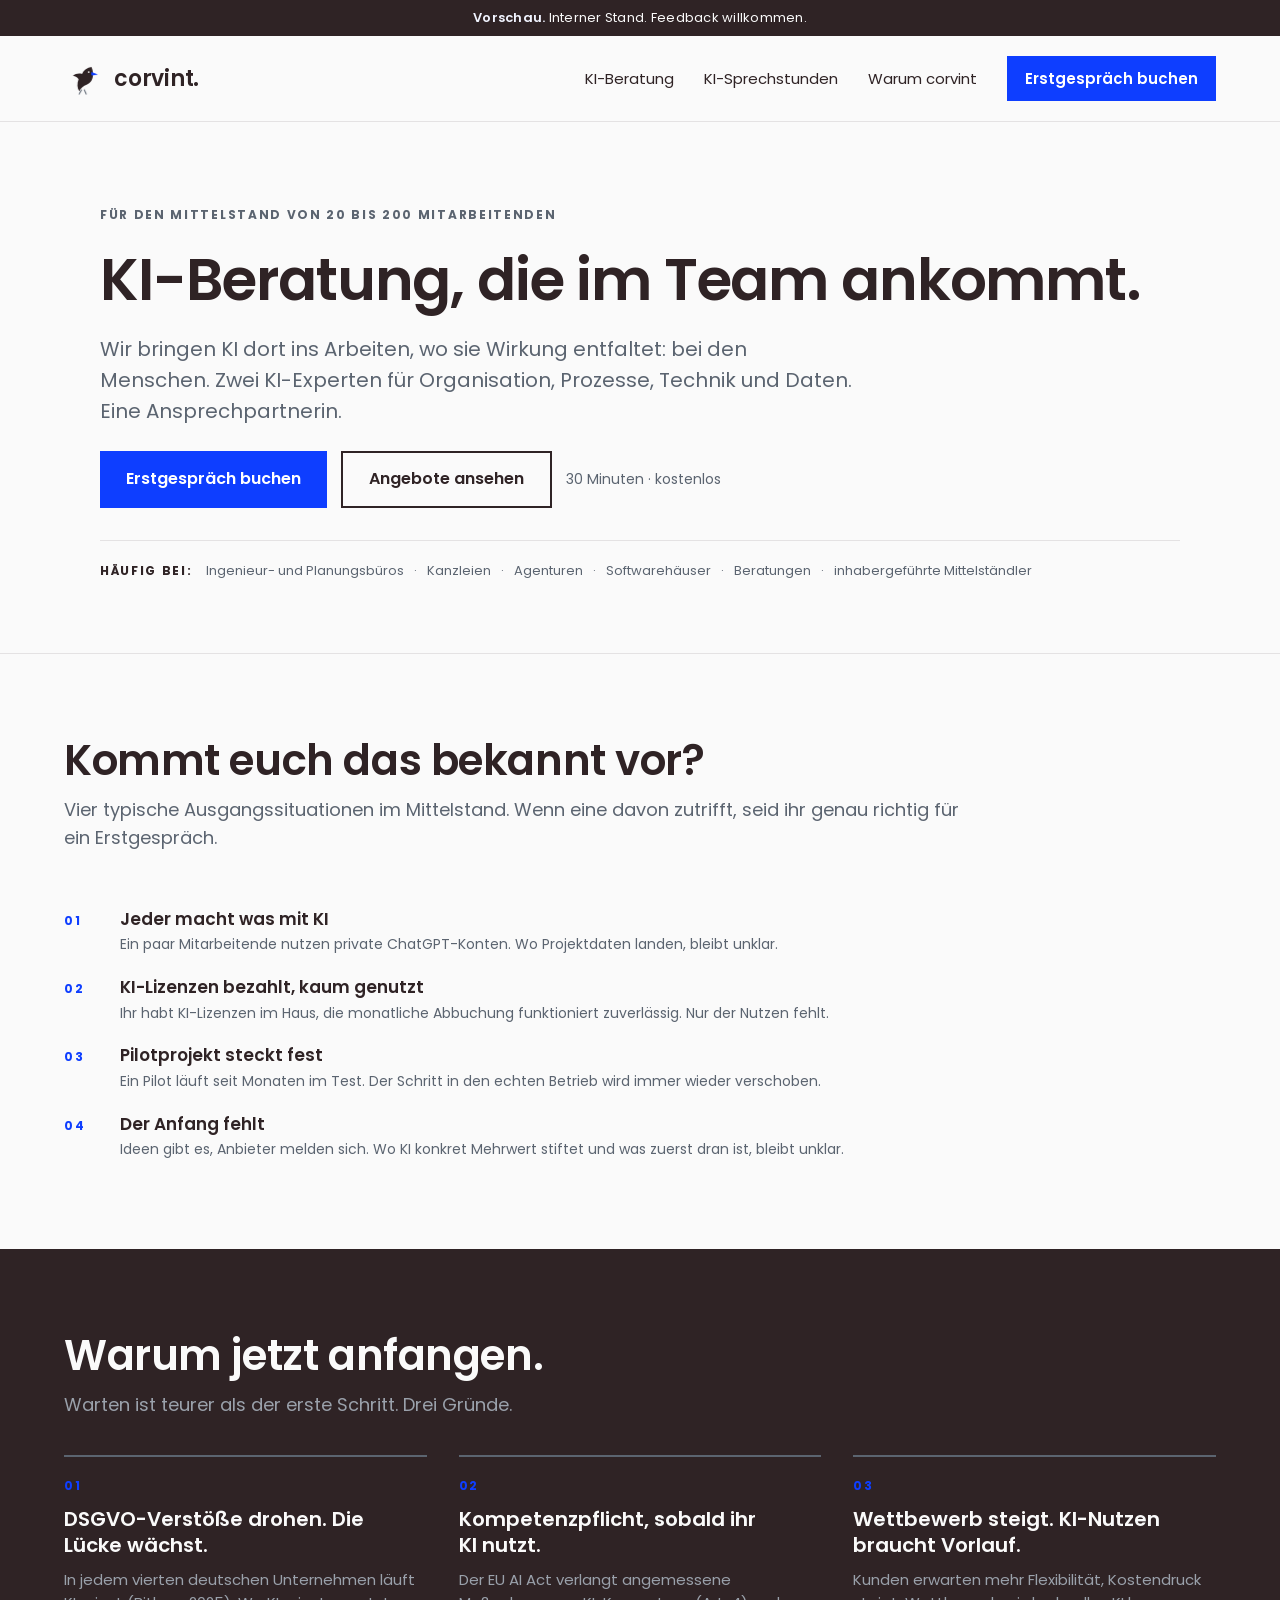
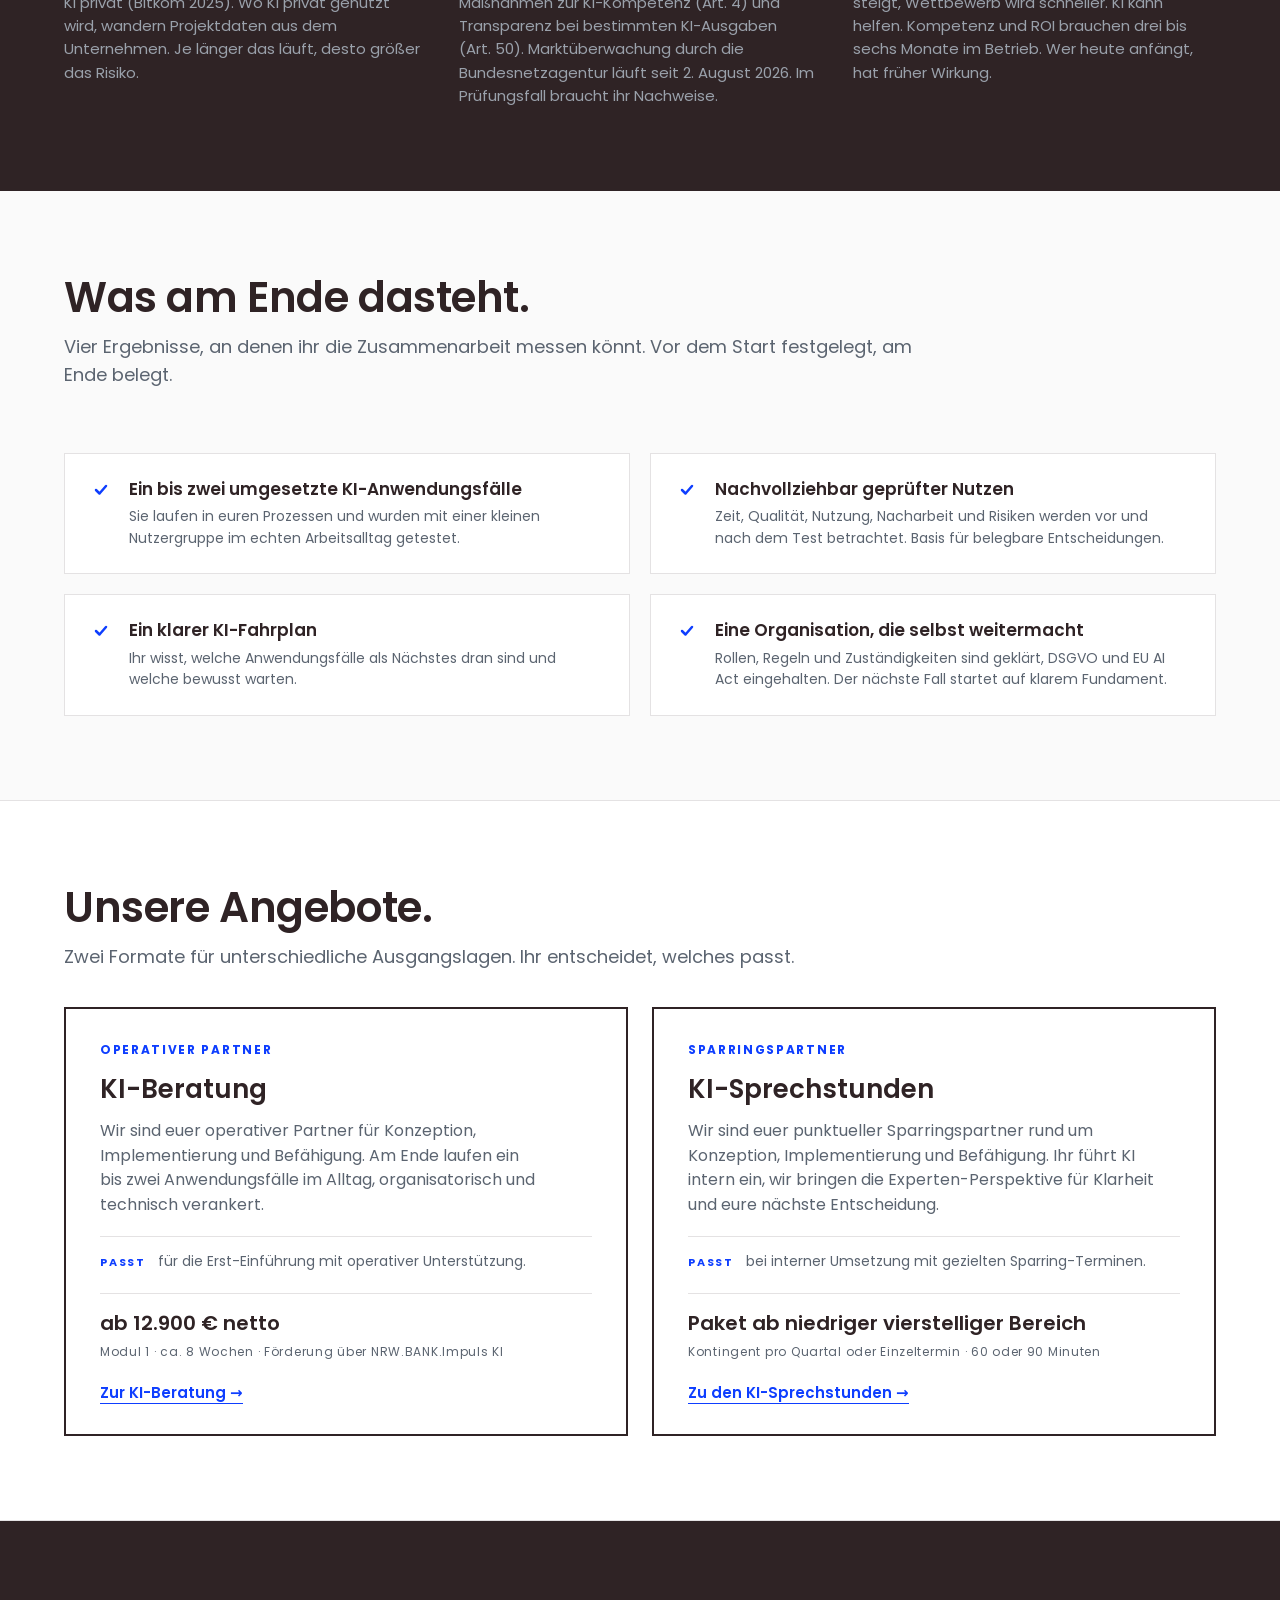
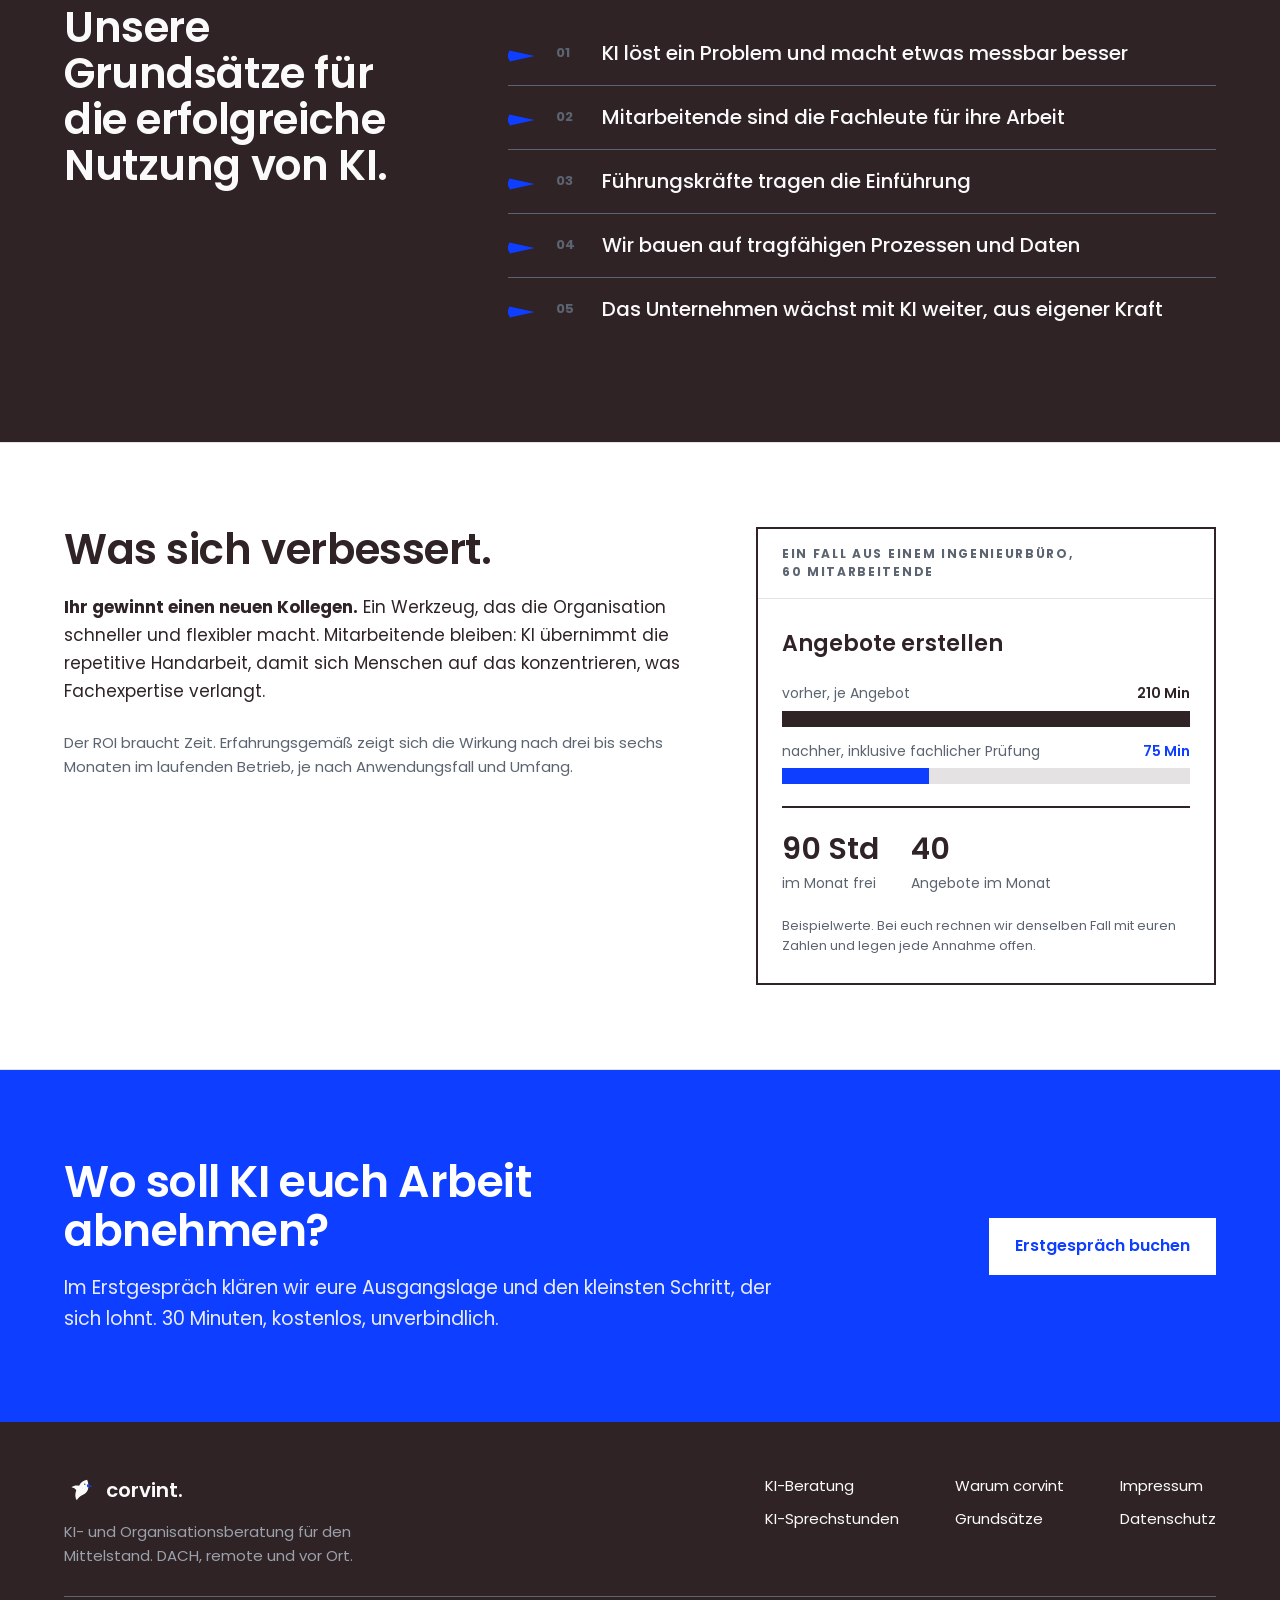
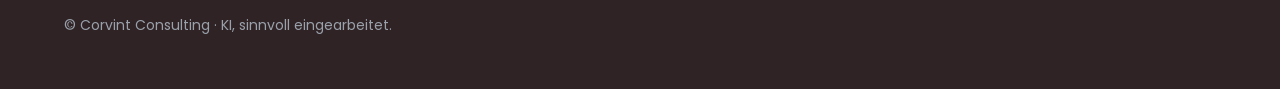
==== commit b1e3abd1: "version schlank: nur 4 aktive seiten (start, ki-beratung, ki-sprechstunden, warum-corvint) geloescht" ====
--- a/index.html
+++ b/index.html
@@ -93,9 +93,7 @@
         </button>
         <a class="nav__link" href="ki-beratung.html">KI-Beratung</a>
         <a class="nav__link" href="ki-sprechstunden.html">KI-Sprechstunden</a>
-        <a class="nav__link" href="ki-loesungen.html">KI-Lösungen</a>
         <a class="nav__link" href="warum-corvint.html">Warum corvint</a>
-        <a class="nav__link" href="ki-wissen-news.html">KI-Wissen &amp; News</a>
         <a
           class="btn btn--primary btn--small"
           href="https://calendly.com/hannah-corvint/30min"
@@ -574,13 +572,6 @@
                 Der ROI braucht Zeit. Erfahrungsgemäß zeigt sich die Wirkung
                 nach drei bis sechs Monaten im laufenden Betrieb, je nach
                 Anwendungsfall und Umfang.
-              </p>
-              <p style="margin-top:20px">
-                <a
-                  href="ki-loesungen.html"
-                  style="font-weight:600;border-bottom:1px solid var(--blue)"
-                  >Weitere Anwendungsbeispiele ansehen →</a
-                >
               </p>
             </div>
             <aside class="case-card" aria-label="Beispielrechnung">
@@ -649,9 +640,6 @@
               rel="noopener"
               >Erstgespräch buchen</a
             >
-            <a class="btn btn--ghost-on-dark" href="ki-loesungen.html#selbstcheck"
-              >Selbstcheck starten</a
-            >
           </div>
         </div>
       </section>
@@ -688,12 +676,9 @@
           <nav class="site-footer__col" aria-label="Leistungen">
             <a href="ki-beratung.html">KI-Beratung</a>
             <a href="ki-sprechstunden.html">KI-Sprechstunden</a>
-            <a href="ki-loesungen.html">KI-Lösungen</a>
           </nav>
           <nav class="site-footer__col" aria-label="Unternehmen">
             <a href="warum-corvint.html">Warum corvint</a>
-            <a href="ki-wissen-news.html">KI-Wissen &amp; News</a>
-            <a href="kontakt.html">Kontakt</a>
             <a href="warum-corvint.html#grundsaetze-page">Grundsätze</a>
           </nav>
           <nav class="site-footer__col" aria-label="Rechtliches">
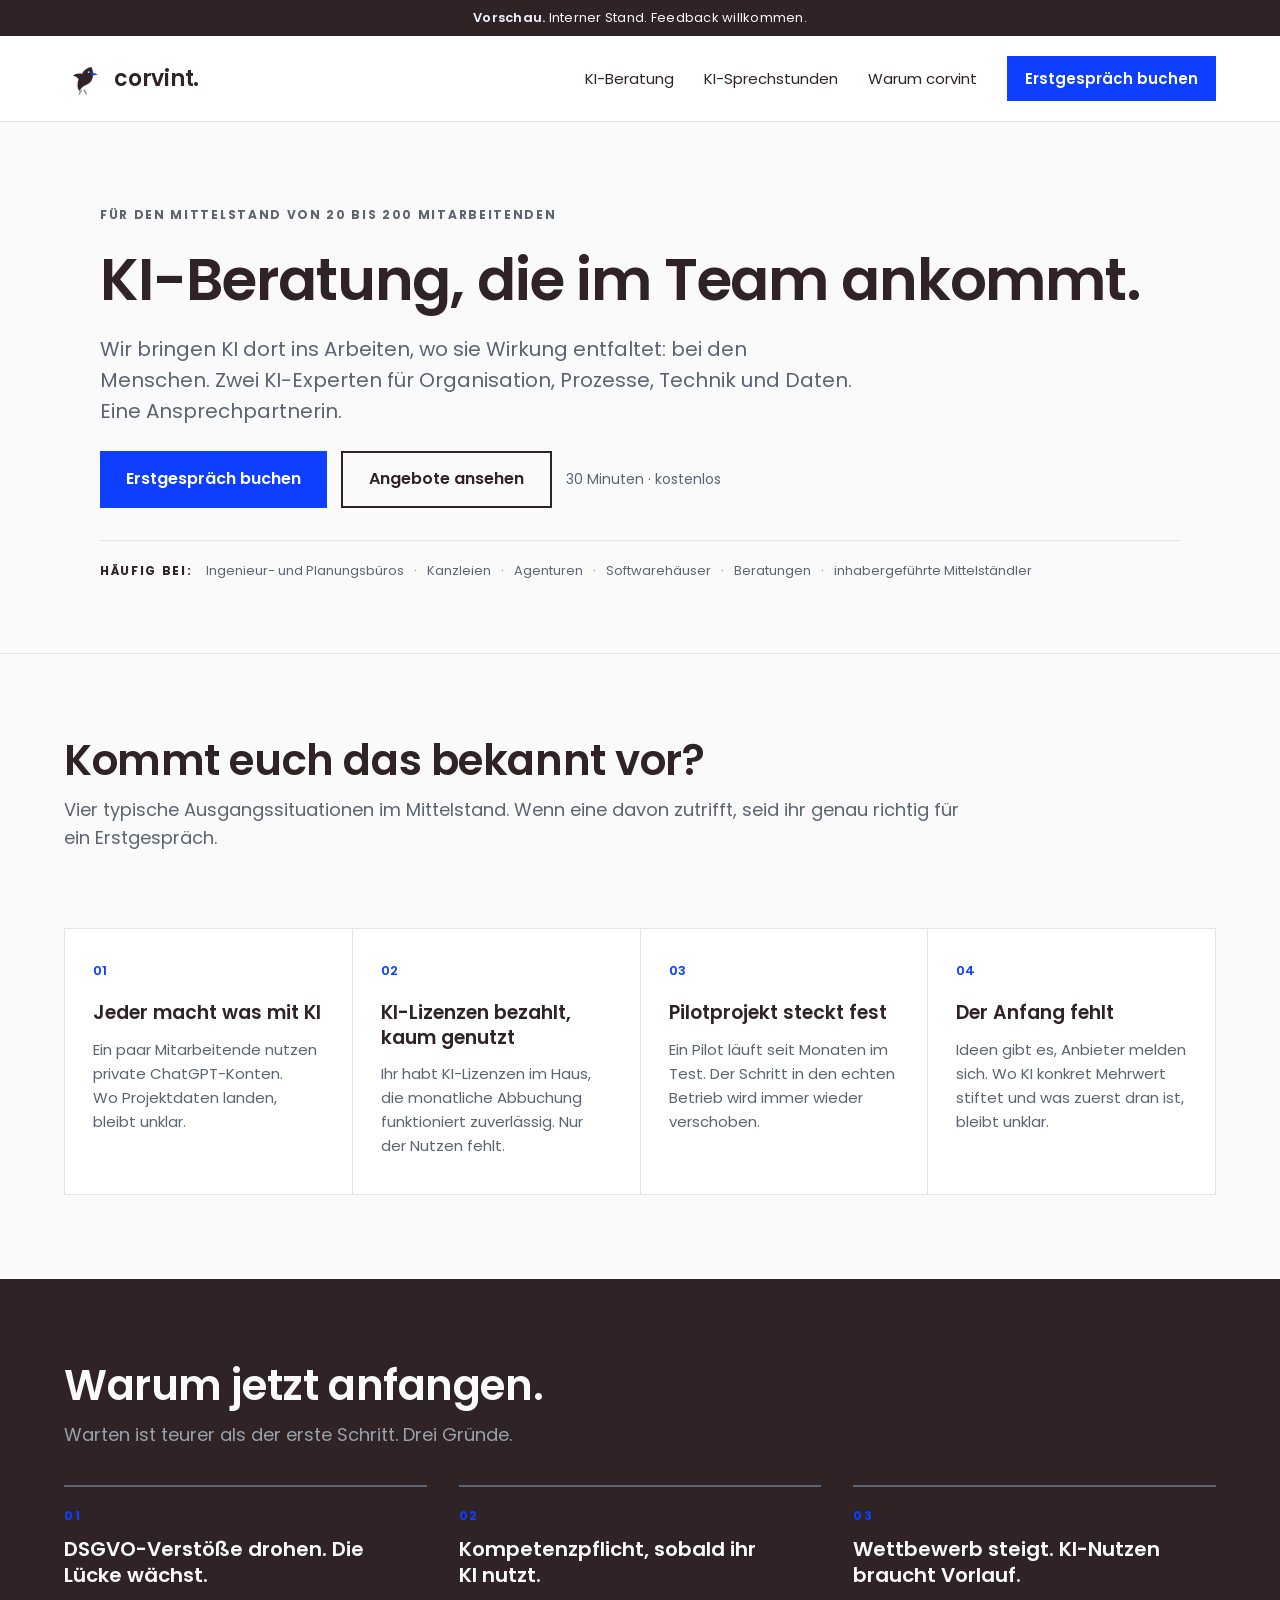
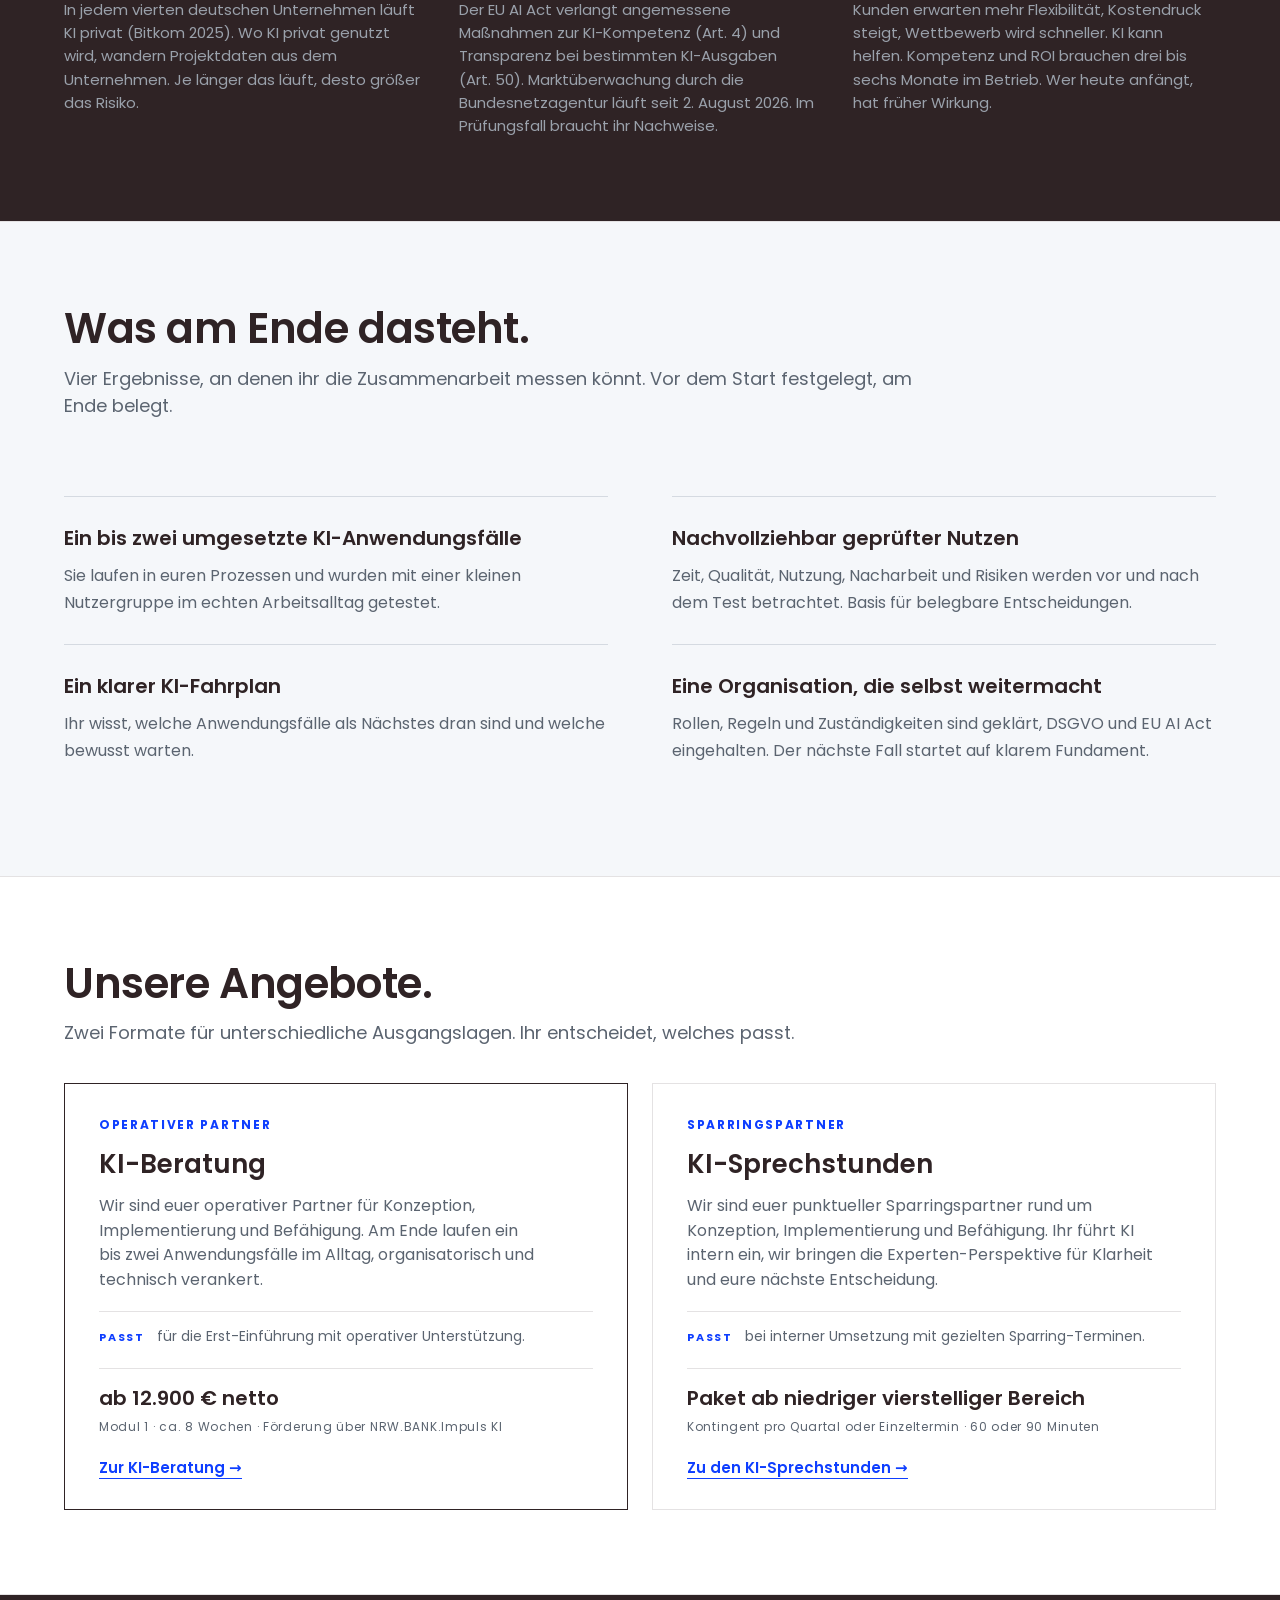
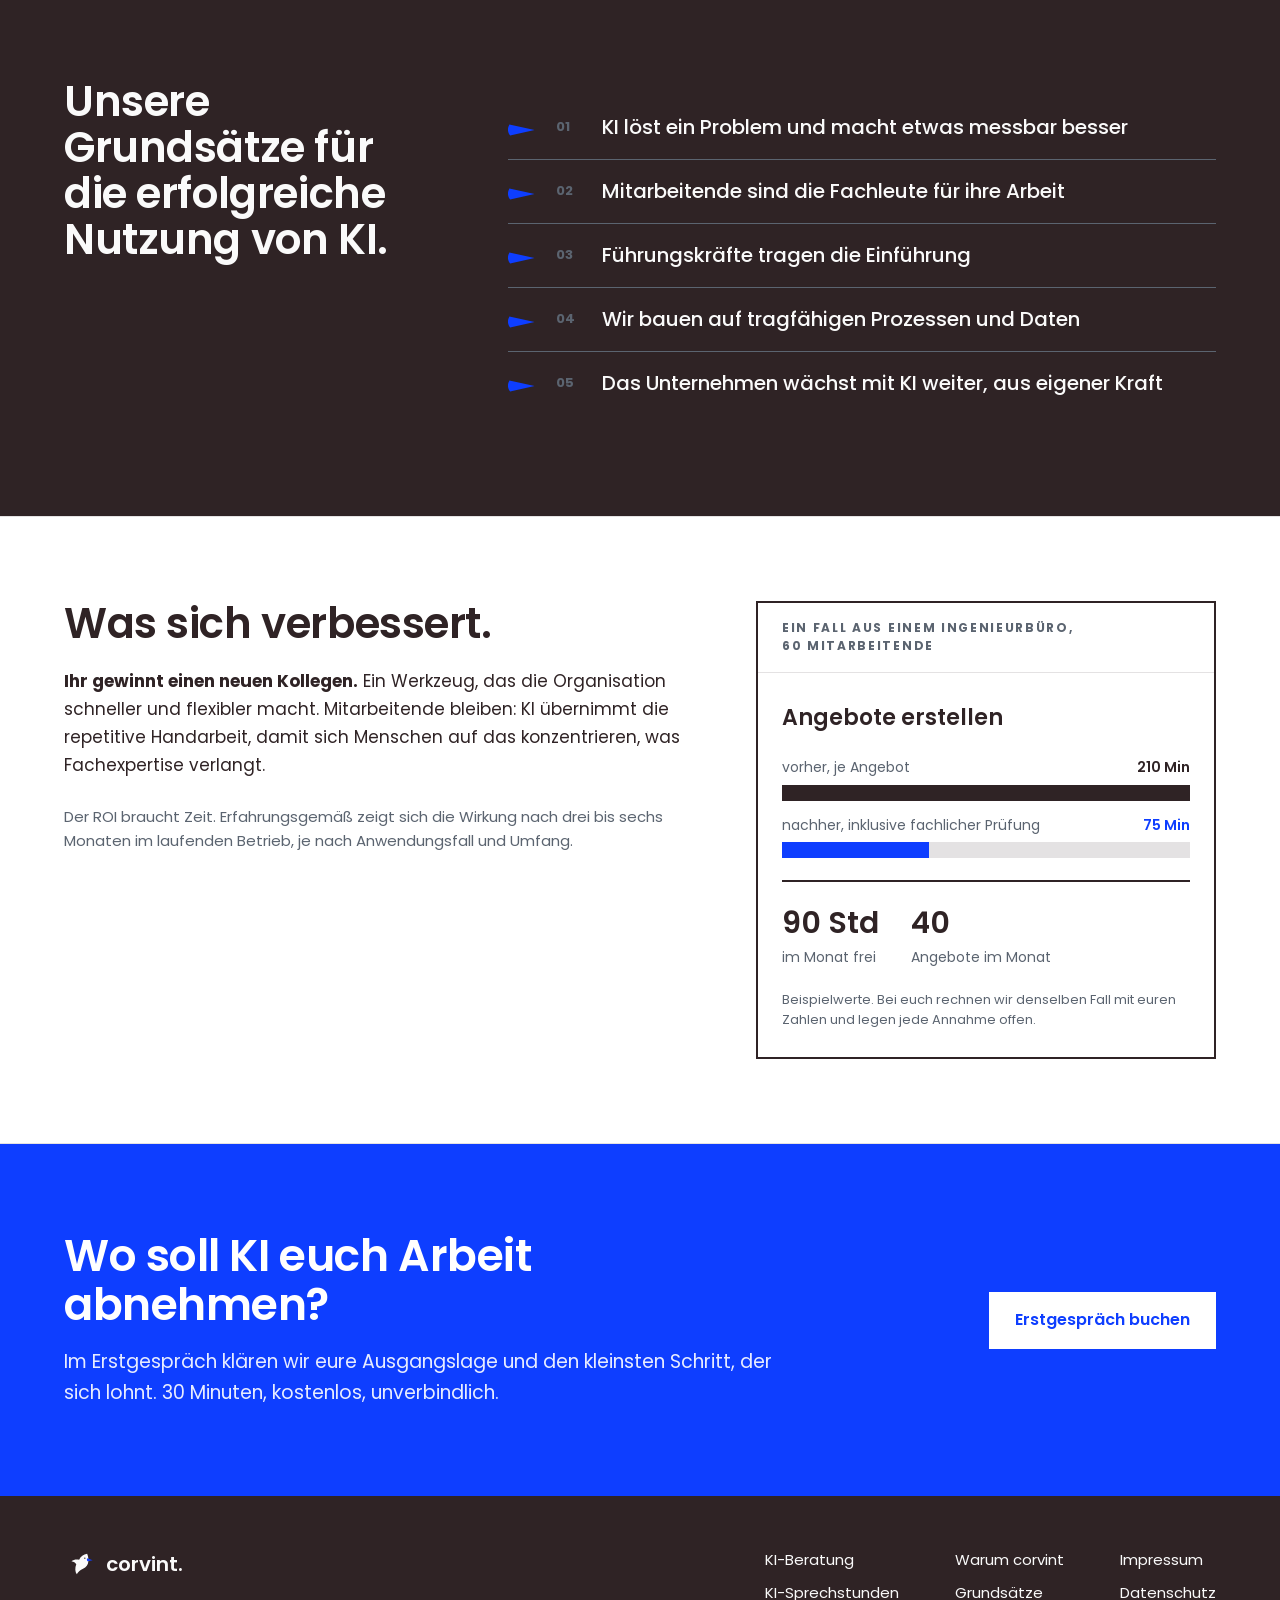
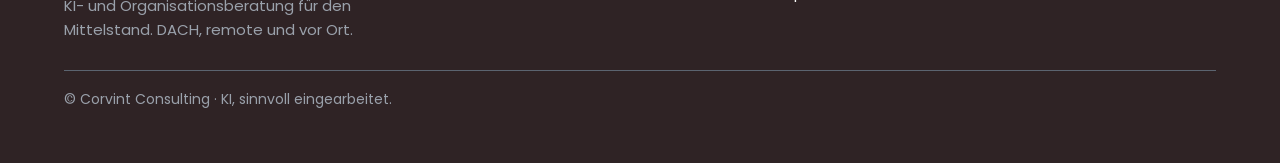
==== commit 63aba6ac: "redesign-kombi v1.1: haarlinien-raster, section--tone, grundsatz-block, portrait grayscale. - neue b" ====
--- a/index.html
+++ b/index.html
@@ -163,35 +163,35 @@
             </p>
           </div>
 
-          <div class="situations">
-            <article class="situation">
-              <span class="situation__n">01</span>
-              <h3 class="situation__title">Jeder macht was mit KI</h3>
-              <p class="situation__body">
+          <div class="hairline-grid hairline-grid--4">
+            <article class="hairline-cell">
+              <span class="hairline-cell__n">01</span>
+              <h3 class="hairline-cell__title">Jeder macht was mit KI</h3>
+              <p class="hairline-cell__body">
                 Ein paar Mitarbeitende nutzen private ChatGPT-Konten. Wo
                 Projektdaten landen, bleibt unklar.
               </p>
             </article>
-            <article class="situation">
-              <span class="situation__n">02</span>
-              <h3 class="situation__title">KI-Lizenzen bezahlt, kaum genutzt</h3>
-              <p class="situation__body">
+            <article class="hairline-cell">
+              <span class="hairline-cell__n">02</span>
+              <h3 class="hairline-cell__title">KI-Lizenzen bezahlt, kaum genutzt</h3>
+              <p class="hairline-cell__body">
                 Ihr habt KI-Lizenzen im Haus, die monatliche Abbuchung
                 funktioniert zuverlässig. Nur der Nutzen fehlt.
               </p>
             </article>
-            <article class="situation">
-              <span class="situation__n">03</span>
-              <h3 class="situation__title">Pilotprojekt steckt fest</h3>
-              <p class="situation__body">
+            <article class="hairline-cell">
+              <span class="hairline-cell__n">03</span>
+              <h3 class="hairline-cell__title">Pilotprojekt steckt fest</h3>
+              <p class="hairline-cell__body">
                 Ein Pilot läuft seit Monaten im Test. Der Schritt in den
                 echten Betrieb wird immer wieder verschoben.
               </p>
             </article>
-            <article class="situation">
-              <span class="situation__n">04</span>
-              <h3 class="situation__title">Der Anfang fehlt</h3>
-              <p class="situation__body">
+            <article class="hairline-cell">
+              <span class="hairline-cell__n">04</span>
+              <h3 class="hairline-cell__title">Der Anfang fehlt</h3>
+              <p class="hairline-cell__body">
                 Ideen gibt es, Anbieter melden sich. Wo KI konkret Mehrwert
                 stiftet und was zuerst dran ist, bleibt unklar.
               </p>
@@ -257,7 +257,7 @@
 
       <!-- Was am Ende dasteht -->
       <section
-        class="section"
+        class="section section--tone"
         aria-labelledby="ergebnisse-titel"
       >
         <div class="wrap section__inner">
@@ -271,116 +271,37 @@
             </p>
           </div>
 
-          <div class="outcomes">
-            <article class="outcome">
-              <svg
-                class="outcome__check"
-                viewBox="0 0 16 16"
-                width="16"
-                height="16"
-                aria-hidden="true"
-              >
-                <path
-                  d="M3 8l3.5 3.5L13 4"
-                  stroke="#0E3EFF"
-                  stroke-width="2.5"
-                  fill="none"
-                  stroke-linecap="round"
-                  stroke-linejoin="round"
-                ></path>
-              </svg>
-              <div>
-                <h3 class="outcome__title">
-                  Ein bis zwei umgesetzte KI-Anwendungsfälle
-                </h3>
-                <p class="outcome__body">
-                  Sie laufen in euren Prozessen und wurden mit einer kleinen
-                  Nutzergruppe im echten Arbeitsalltag getestet.
-                </p>
-              </div>
-            </article>
-
-            <article class="outcome">
-              <svg
-                class="outcome__check"
-                viewBox="0 0 16 16"
-                width="16"
-                height="16"
-                aria-hidden="true"
-              >
-                <path
-                  d="M3 8l3.5 3.5L13 4"
-                  stroke="#0E3EFF"
-                  stroke-width="2.5"
-                  fill="none"
-                  stroke-linecap="round"
-                  stroke-linejoin="round"
-                ></path>
-              </svg>
-              <div>
-                <h3 class="outcome__title">Nachvollziehbar geprüfter Nutzen</h3>
-                <p class="outcome__body">
-                  Zeit, Qualität, Nutzung, Nacharbeit und Risiken werden vor
-                  und nach dem Test betrachtet. Basis für belegbare
-                  Entscheidungen.
-                </p>
-              </div>
-            </article>
-
-            <article class="outcome">
-              <svg
-                class="outcome__check"
-                viewBox="0 0 16 16"
-                width="16"
-                height="16"
-                aria-hidden="true"
-              >
-                <path
-                  d="M3 8l3.5 3.5L13 4"
-                  stroke="#0E3EFF"
-                  stroke-width="2.5"
-                  fill="none"
-                  stroke-linecap="round"
-                  stroke-linejoin="round"
-                ></path>
-              </svg>
-              <div>
-                <h3 class="outcome__title">Ein klarer KI-Fahrplan</h3>
-                <p class="outcome__body">
-                  Ihr wisst, welche Anwendungsfälle als Nächstes dran sind und
-                  welche bewusst warten.
-                </p>
-              </div>
-            </article>
-
-            <article class="outcome">
-              <svg
-                class="outcome__check"
-                viewBox="0 0 16 16"
-                width="16"
-                height="16"
-                aria-hidden="true"
-              >
-                <path
-                  d="M3 8l3.5 3.5L13 4"
-                  stroke="#0E3EFF"
-                  stroke-width="2.5"
-                  fill="none"
-                  stroke-linecap="round"
-                  stroke-linejoin="round"
-                ></path>
-              </svg>
-              <div>
-                <h3 class="outcome__title">
-                  Eine Organisation, die selbst weitermacht
-                </h3>
-                <p class="outcome__body">
-                  Rollen, Regeln und Zuständigkeiten sind geklärt, DSGVO und
-                  EU AI Act eingehalten. Der nächste Fall startet auf klarem
-                  Fundament.
-                </p>
-              </div>
-            </article>
+          <div class="outcomes-grid">
+            <div class="outcome-row">
+              <h3>Ein bis zwei umgesetzte KI-Anwendungsfälle</h3>
+              <p>
+                Sie laufen in euren Prozessen und wurden mit einer kleinen
+                Nutzergruppe im echten Arbeitsalltag getestet.
+              </p>
+            </div>
+            <div class="outcome-row">
+              <h3>Nachvollziehbar geprüfter Nutzen</h3>
+              <p>
+                Zeit, Qualität, Nutzung, Nacharbeit und Risiken werden vor
+                und nach dem Test betrachtet. Basis für belegbare
+                Entscheidungen.
+              </p>
+            </div>
+            <div class="outcome-row">
+              <h3>Ein klarer KI-Fahrplan</h3>
+              <p>
+                Ihr wisst, welche Anwendungsfälle als Nächstes dran sind und
+                welche bewusst warten.
+              </p>
+            </div>
+            <div class="outcome-row">
+              <h3>Eine Organisation, die selbst weitermacht</h3>
+              <p>
+                Rollen, Regeln und Zuständigkeiten sind geklärt, DSGVO und
+                EU AI Act eingehalten. Der nächste Fall startet auf klarem
+                Fundament.
+              </p>
+            </div>
           </div>
         </div>
       </section>
@@ -400,7 +321,7 @@
             </p>
           </div>
           <div class="offers">
-            <article class="offer">
+            <article class="offer offer--highlight">
               <div class="offer__label">Operativer Partner</div>
               <div class="offer__title">KI-Beratung</div>
               <div class="offer__body">
@@ -426,7 +347,7 @@
               </div>
             </article>
 
-            <article class="offer">
+            <article class="offer offer--soft">
               <div class="offer__label">Sparringspartner</div>
               <div class="offer__title">KI-Sprechstunden</div>
               <div class="offer__body">
--- a/assets/style.css
+++ b/assets/style.css
@@ -2910,6 +2910,224 @@
   }
 }
 
+/* ======================================================================
+ * Kombi-Design (Redesign-Bausteine)
+ * Haarlinien-Raster, sticky-header, getönte Sektionen, Grundsatz-Block
+ * ==================================================================== */
+
+/* Getönter Section-Hintergrund (statt aktuellem --paper für spezifische Blöcke) */
+.section--tone {
+  background: #f5f7fa;
+  border-top: 1px solid var(--rule);
+  padding: 84px 64px;
+}
+
+/* Haarlinien-Raster (grid mit 1px gap auf grauem grund) */
+.hairline-grid {
+  display: grid;
+  gap: 1px;
+  background: var(--rule);
+  border: 1px solid var(--rule);
+  margin: 40px 0 0;
+}
+.section--tone .hairline-grid {
+  background: #d5dae1;
+  border-color: #d5dae1;
+}
+.hairline-grid--4 {
+  grid-template-columns: repeat(4, 1fr);
+}
+.hairline-grid--3 {
+  grid-template-columns: repeat(3, 1fr);
+}
+.hairline-grid--2 {
+  grid-template-columns: repeat(2, 1fr);
+}
+.hairline-cell {
+  background: var(--white);
+  padding: 32px 28px 36px;
+  display: flex;
+  flex-direction: column;
+}
+.section--tone .hairline-cell {
+  background: #f5f7fa;
+}
+.hairline-cell__n {
+  font-size: 13px;
+  font-weight: 600;
+  letter-spacing: 0;
+  color: var(--blue);
+}
+.hairline-cell__label {
+  font-size: 11px;
+  font-weight: 600;
+  letter-spacing: 0.12em;
+  color: var(--slate);
+  text-transform: uppercase;
+}
+.hairline-cell__title {
+  font-size: 19px;
+  font-weight: 600;
+  line-height: 1.3;
+  margin: 20px 0 0;
+  color: var(--ink);
+}
+.hairline-cell__body {
+  font-size: 15px;
+  line-height: 1.6;
+  color: var(--slate);
+  margin: 12px 0 0;
+}
+@media (max-width: 900px) {
+  .hairline-grid--4 {
+    grid-template-columns: repeat(2, 1fr);
+  }
+  .hairline-grid--3 {
+    grid-template-columns: 1fr;
+  }
+}
+@media (max-width: 600px) {
+  .hairline-grid--4,
+  .hairline-grid--2 {
+    grid-template-columns: 1fr;
+  }
+  .hairline-cell {
+    padding: 24px 22px 28px;
+  }
+}
+
+/* Grundsatz-Block (border-left blau, grid label + body) */
+.grundsatz-block {
+  display: grid;
+  grid-template-columns: minmax(0, 340px) minmax(0, 1fr);
+  gap: 32px;
+  border-left: 2px solid var(--blue);
+  padding: 8px 0 8px 32px;
+  max-width: 1160px;
+  margin: 0 auto;
+}
+.grundsatz-block__label {
+  font-size: 13px;
+  font-weight: 600;
+  letter-spacing: 0.12em;
+  text-transform: uppercase;
+  color: var(--blue);
+}
+.grundsatz-block__title {
+  font-size: 24px;
+  font-weight: 600;
+  letter-spacing: -0.01em;
+  margin: 12px 0 0;
+  line-height: 1.3;
+}
+.grundsatz-block__body {
+  font-size: 17px;
+  line-height: 1.65;
+  color: var(--slate);
+  max-width: 640px;
+  margin: 0;
+}
+@media (max-width: 720px) {
+  .grundsatz-block {
+    grid-template-columns: 1fr;
+    gap: 16px;
+    padding-left: 24px;
+  }
+}
+
+/* Outcomes-Grid (2-Spalten, border-top statt Karten) */
+.outcomes-grid {
+  display: grid;
+  grid-template-columns: 1fr 1fr;
+  gap: 0 64px;
+  margin: 40px 0 0;
+}
+.outcome-row {
+  border-top: 1px solid #d5dae1;
+  padding: 28px 0;
+}
+.outcome-row h3 {
+  font-size: 20px;
+  font-weight: 600;
+  line-height: 1.3;
+  margin: 0;
+  color: var(--ink);
+}
+.outcome-row p {
+  font-size: 16px;
+  line-height: 1.65;
+  color: var(--slate);
+  margin: 12px 0 0;
+}
+@media (max-width: 720px) {
+  .outcomes-grid {
+    grid-template-columns: 1fr;
+    gap: 0;
+  }
+}
+
+/* Step-Spalten mit blauer border-top (Wie es abläuft) */
+.step-cols {
+  display: grid;
+  grid-template-columns: repeat(3, 1fr);
+  gap: 40px;
+  margin: 40px 0 0;
+}
+.step-col {
+  border-top: 2px solid var(--blue);
+  padding: 20px 0 0;
+}
+.step-col__n {
+  font-size: 13px;
+  font-weight: 600;
+  color: var(--blue);
+  letter-spacing: 0;
+}
+.step-col__title {
+  font-size: 20px;
+  font-weight: 600;
+  line-height: 1.3;
+  margin: 12px 0 0;
+  color: var(--ink);
+}
+.step-col__body {
+  font-size: 15px;
+  line-height: 1.65;
+  color: var(--slate);
+  margin: 12px 0 0;
+}
+@media (max-width: 900px) {
+  .step-cols {
+    grid-template-columns: 1fr;
+    gap: 24px;
+  }
+}
+
+/* Portrait grayscale (Hannah + spätere Fotos) */
+.portrait--grayscale img {
+  filter: grayscale(1);
+}
+
+/* Sticky Header mit backdrop-filter */
+.site-header {
+  position: sticky;
+  top: 0;
+  z-index: 10;
+  background: rgba(255, 255, 255, 0.95);
+  backdrop-filter: blur(6px);
+  -webkit-backdrop-filter: blur(6px);
+}
+
+/* Angebots-Karten: Modul 1 hervorgehoben (ink border), andere leichter (rule) */
+.offer--highlight,
+.module--highlight {
+  border: 1px solid var(--ink);
+}
+.offer--soft,
+.module--soft {
+  border: 1px solid var(--rule);
+}
+
 /* Preview-Banner (nur Vorschau, nie live) */
 .preview-banner {
   background: var(--ink);
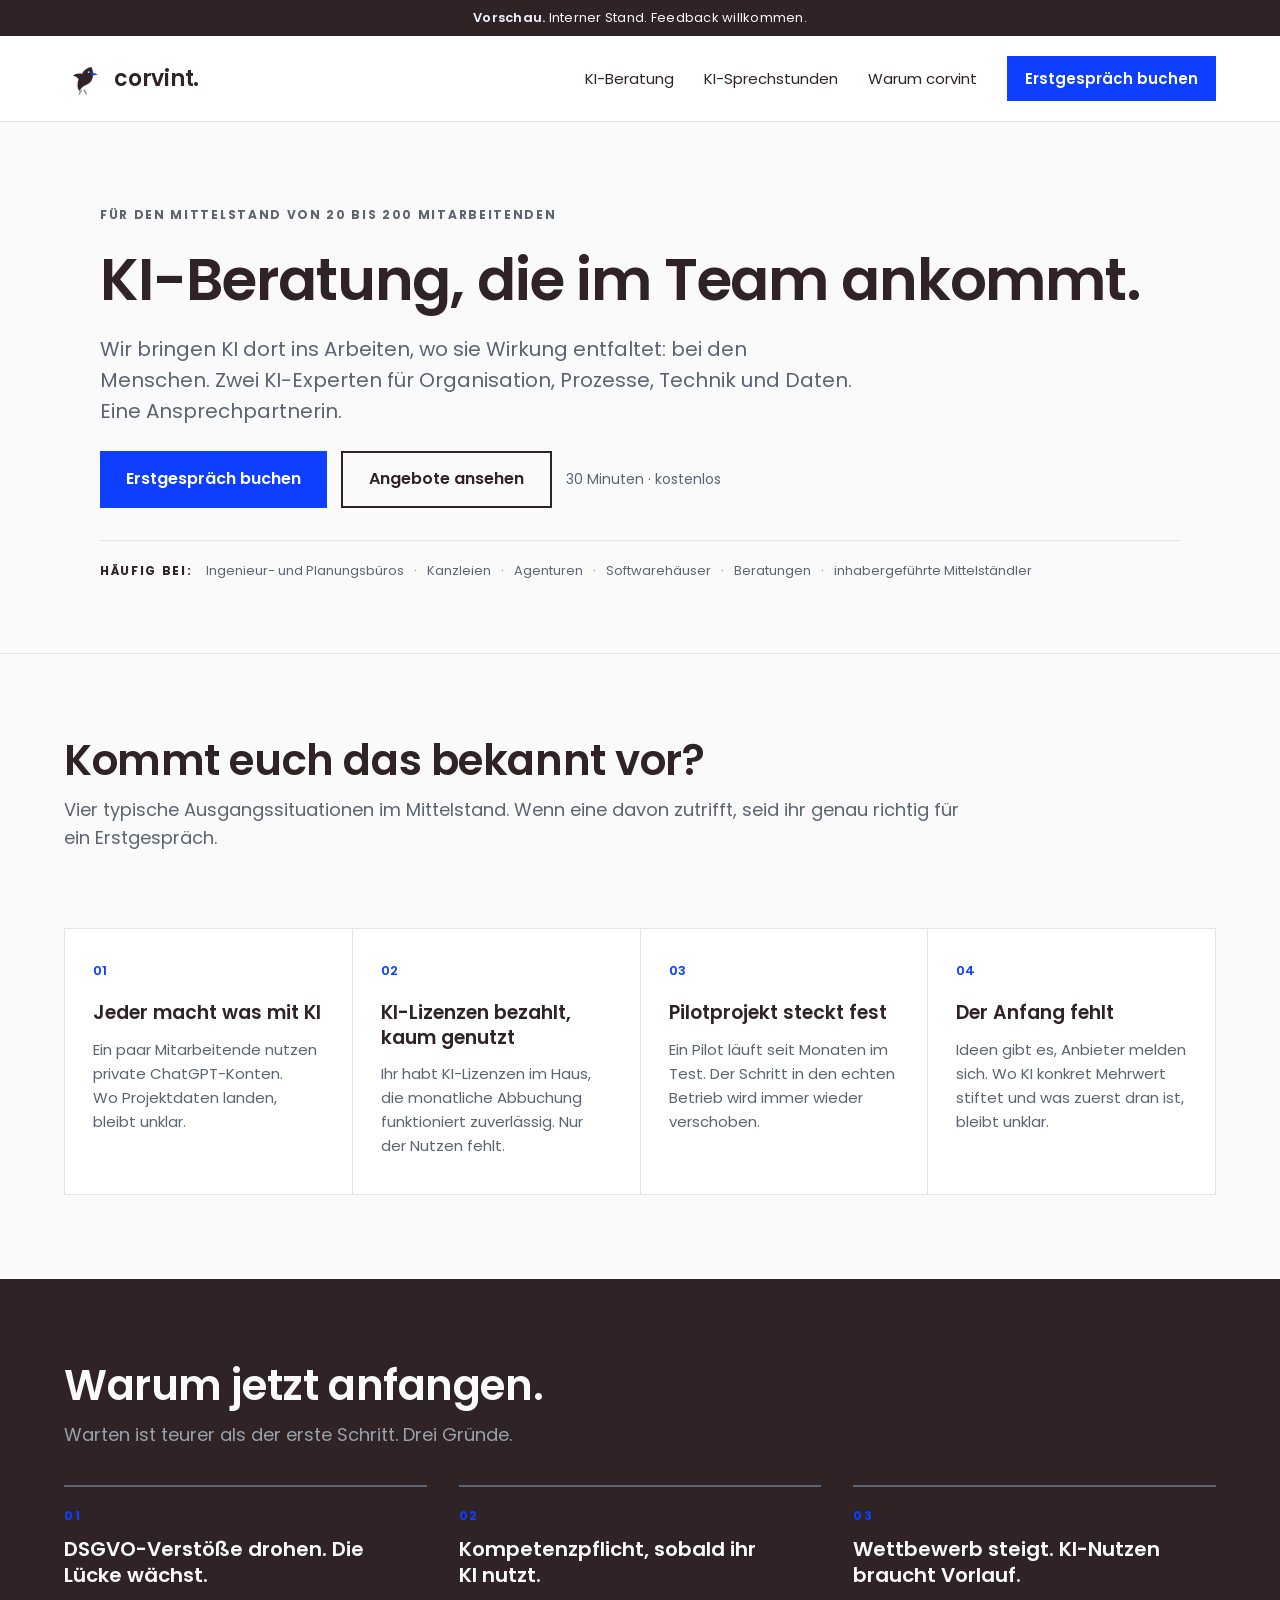
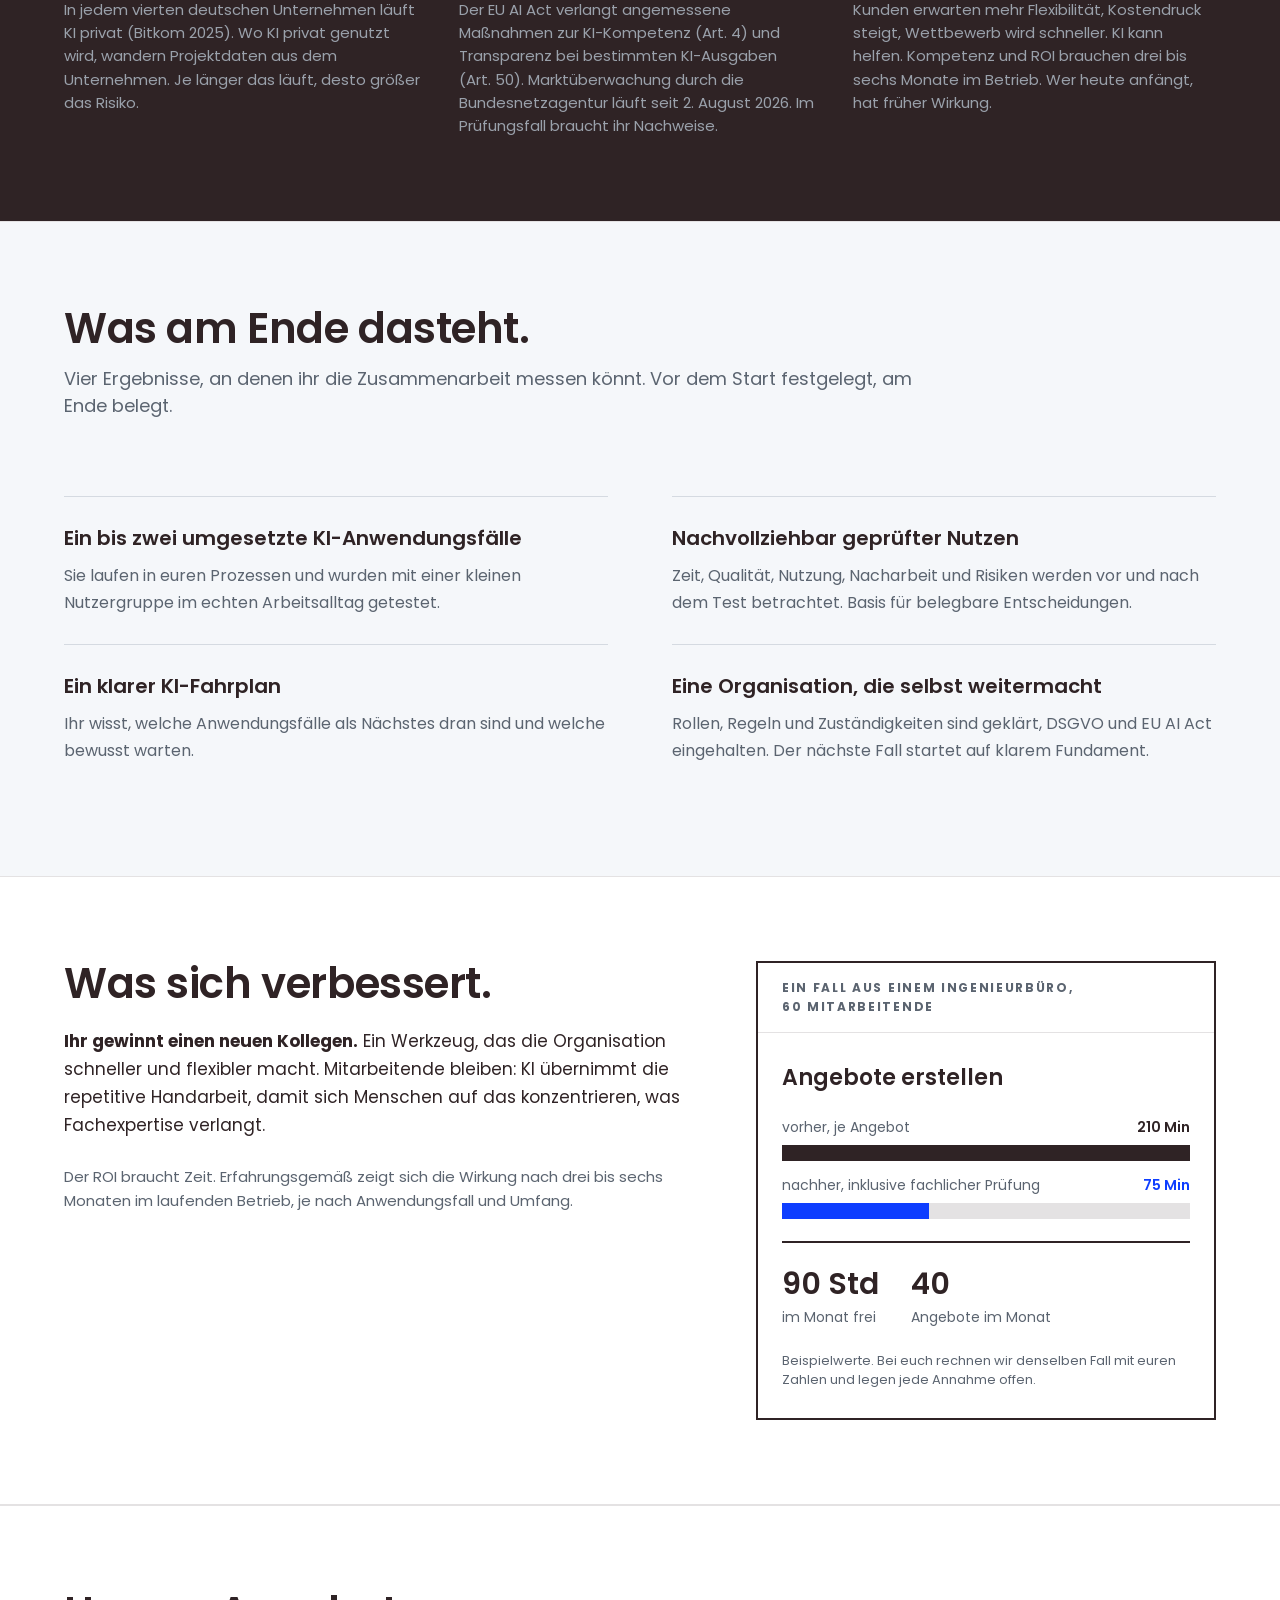
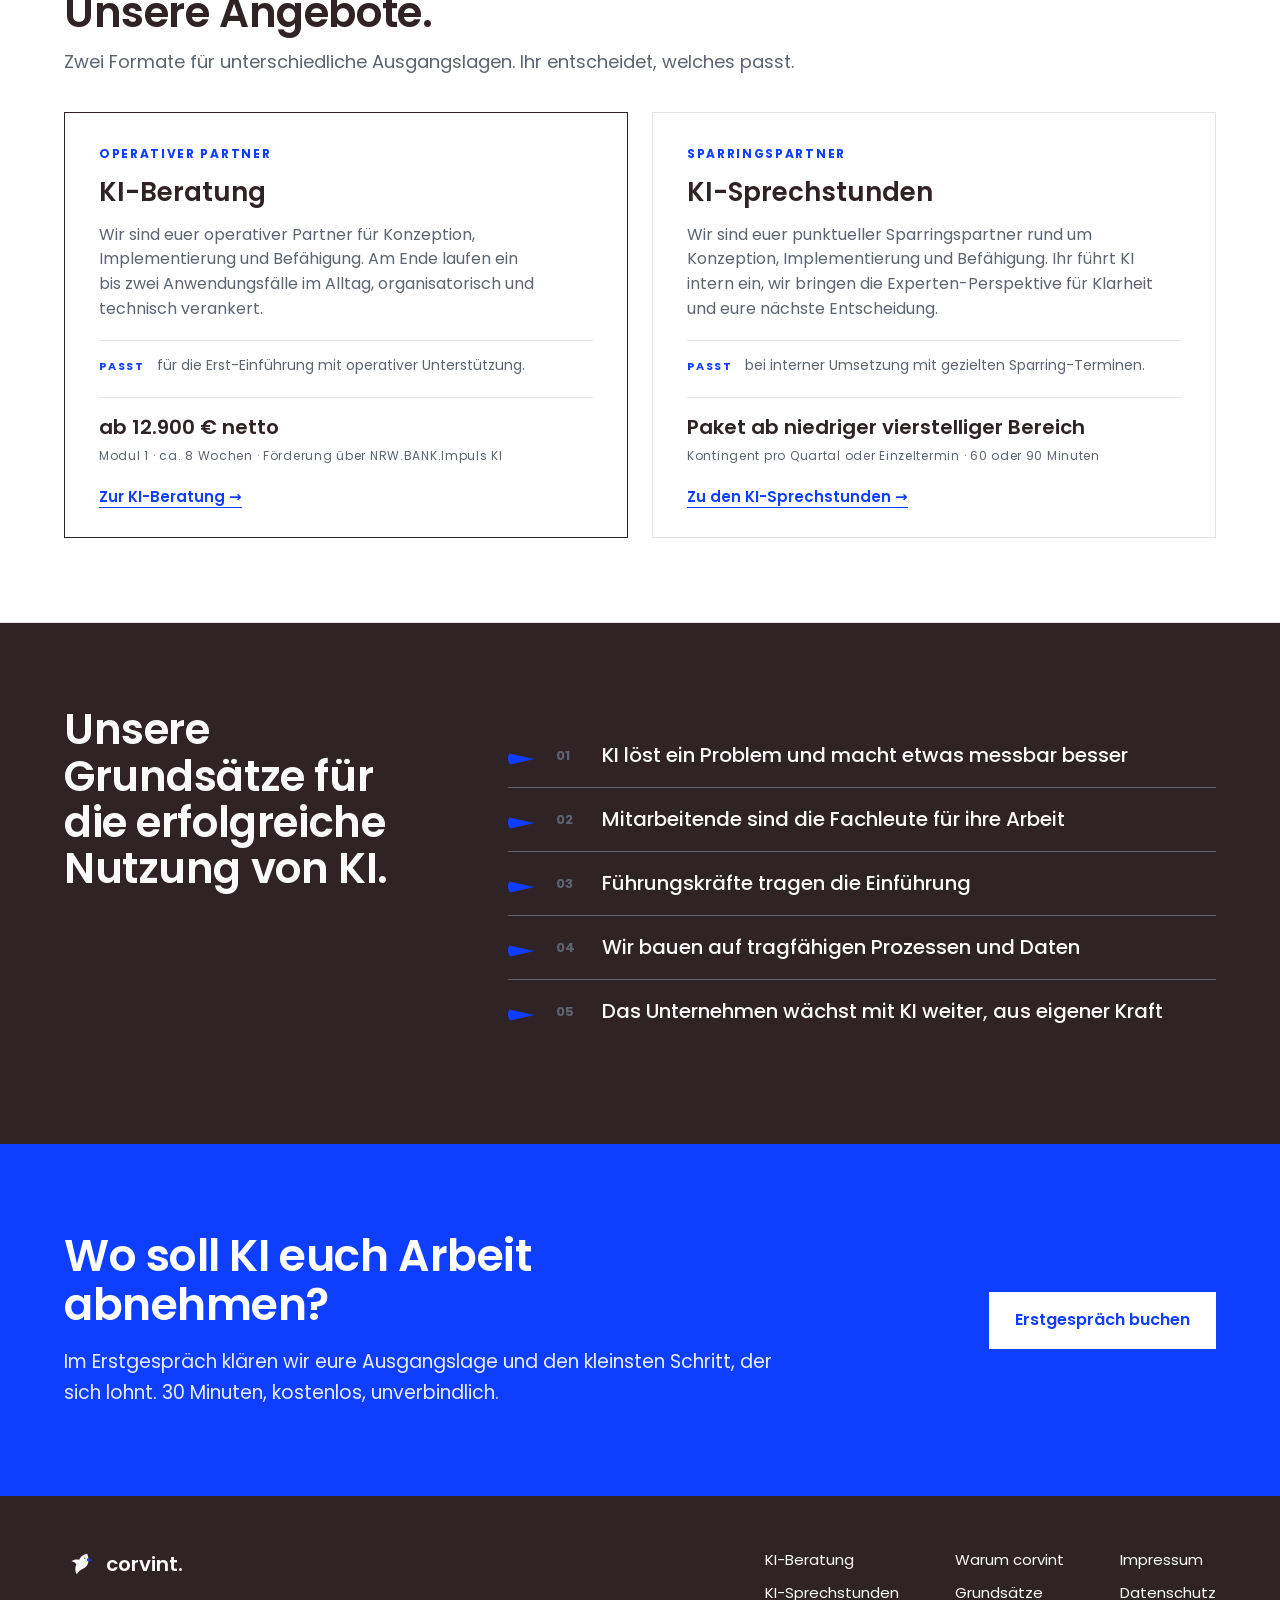
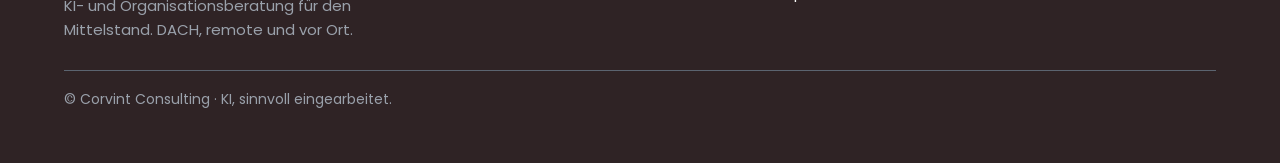
==== commit d9ec8998: "startseite reihenfolge: zahlen (beweis) vor angebote, grundsaetze runter vor cta (filter). beweis-bl" ====
--- a/index.html
+++ b/index.html
@@ -306,171 +306,6 @@
         </div>
       </section>
 
-      <!-- Angebote -->
-      <section
-        id="angebote"
-        class="section section--white"
-        aria-labelledby="angebote-titel"
-      >
-        <div class="wrap section__inner">
-          <div class="section__head-text" style="max-width:900px">
-            <h2 id="angebote-titel" class="section__title">Unsere Angebote.</h2>
-            <p class="section__lead">
-              Zwei Formate für unterschiedliche Ausgangslagen. Ihr entscheidet,
-              welches passt.
-            </p>
-          </div>
-          <div class="offers">
-            <article class="offer offer--highlight">
-              <div class="offer__label">Operativer Partner</div>
-              <div class="offer__title">KI-Beratung</div>
-              <div class="offer__body">
-                Wir sind euer operativer Partner für Konzeption,
-                Implementierung und Befähigung. Am Ende laufen ein bis zwei
-                Anwendungsfälle im Alltag, organisatorisch und technisch
-                verankert.
-              </div>
-              <div class="offer__fit">
-                <span class="offer__fit-label">Passt</span>
-                <span class="offer__fit-text"
-                  >für die Erst-Einführung mit operativer Unterstützung.</span
-                >
-              </div>
-              <div class="offer__price">
-                <span class="offer__price-value">ab 12.900 € netto</span>
-                <span class="offer__price-note"
-                  >Modul 1 · ca. 8 Wochen · Förderung über NRW.BANK.Impuls KI</span
-                >
-              </div>
-              <div class="offer__link">
-                <a href="ki-beratung.html">Zur KI-Beratung →</a>
-              </div>
-            </article>
-
-            <article class="offer offer--soft">
-              <div class="offer__label">Sparringspartner</div>
-              <div class="offer__title">KI-Sprechstunden</div>
-              <div class="offer__body">
-                Wir sind euer punktueller Sparringspartner rund um Konzeption,
-                Implementierung und Befähigung. Ihr führt KI intern ein, wir
-                bringen die Experten-Perspektive für Klarheit und eure
-                nächste Entscheidung.
-              </div>
-              <div class="offer__fit">
-                <span class="offer__fit-label">Passt</span>
-                <span class="offer__fit-text"
-                  >bei interner Umsetzung mit gezielten Sparring-Terminen.</span
-                >
-              </div>
-              <div class="offer__price">
-                <span class="offer__price-value">Paket ab niedriger vierstelliger Bereich</span>
-                <span class="offer__price-note"
-                  >Kontingent pro Quartal oder Einzeltermin · 60 oder 90 Minuten</span
-                >
-              </div>
-              <div class="offer__link">
-                <a href="ki-sprechstunden.html">Zu den KI-Sprechstunden →</a>
-              </div>
-            </article>
-          </div>
-        </div>
-      </section>
-
-      <!-- Grundsätze (dunkel) -->
-      <section
-        id="grundsaetze"
-        class="section--dark"
-        aria-labelledby="grundsaetze-titel"
-      >
-        <div class="wrap principles">
-          <div>
-            <h2
-              id="grundsaetze-titel"
-              class="principles__intro-title"
-            >
-              Unsere Grundsätze für die erfolgreiche Nutzung von KI.
-            </h2>
-          </div>
-          <ol class="principles__list" role="list">
-            <li class="principle">
-              <svg
-                class="beak"
-                viewBox="0 0 40 22"
-                width="28"
-                height="16"
-                aria-hidden="true"
-              >
-                <path fill="#0E3EFF" d="M2 3 38 11 3 19c-4-5-4-11-1-16Z"></path>
-              </svg>
-              <span class="principle__n">01</span>
-              <span class="principle__text"
-                >KI löst ein Problem und macht etwas messbar besser</span
-              >
-            </li>
-            <li class="principle">
-              <svg
-                class="beak"
-                viewBox="0 0 40 22"
-                width="28"
-                height="16"
-                aria-hidden="true"
-              >
-                <path fill="#0E3EFF" d="M2 3 38 11 3 19c-4-5-4-11-1-16Z"></path>
-              </svg>
-              <span class="principle__n">02</span>
-              <span class="principle__text"
-                >Mitarbeitende sind die Fachleute für ihre Arbeit</span
-              >
-            </li>
-            <li class="principle">
-              <svg
-                class="beak"
-                viewBox="0 0 40 22"
-                width="28"
-                height="16"
-                aria-hidden="true"
-              >
-                <path fill="#0E3EFF" d="M2 3 38 11 3 19c-4-5-4-11-1-16Z"></path>
-              </svg>
-              <span class="principle__n">03</span>
-              <span class="principle__text"
-                >Führungskräfte tragen die Einführung</span
-              >
-            </li>
-            <li class="principle">
-              <svg
-                class="beak"
-                viewBox="0 0 40 22"
-                width="28"
-                height="16"
-                aria-hidden="true"
-              >
-                <path fill="#0E3EFF" d="M2 3 38 11 3 19c-4-5-4-11-1-16Z"></path>
-              </svg>
-              <span class="principle__n">04</span>
-              <span class="principle__text"
-                >Wir bauen auf tragfähigen Prozessen und Daten</span
-              >
-            </li>
-            <li class="principle">
-              <svg
-                class="beak"
-                viewBox="0 0 40 22"
-                width="28"
-                height="16"
-                aria-hidden="true"
-              >
-                <path fill="#0E3EFF" d="M2 3 38 11 3 19c-4-5-4-11-1-16Z"></path>
-              </svg>
-              <span class="principle__n">05</span>
-              <span class="principle__text"
-                >Das Unternehmen wächst mit KI weiter, aus eigener Kraft</span
-              >
-            </li>
-          </ol>
-        </div>
-      </section>
-
       <!-- Konkrete Zahlen -->
       <section
         class="section section--white"
@@ -541,6 +376,171 @@
         </div>
       </section>
 
+      <!-- Angebote -->
+      <section
+        id="angebote"
+        class="section section--white"
+        aria-labelledby="angebote-titel"
+      >
+        <div class="wrap section__inner">
+          <div class="section__head-text" style="max-width:900px">
+            <h2 id="angebote-titel" class="section__title">Unsere Angebote.</h2>
+            <p class="section__lead">
+              Zwei Formate für unterschiedliche Ausgangslagen. Ihr entscheidet,
+              welches passt.
+            </p>
+          </div>
+          <div class="offers">
+            <article class="offer offer--highlight">
+              <div class="offer__label">Operativer Partner</div>
+              <div class="offer__title">KI-Beratung</div>
+              <div class="offer__body">
+                Wir sind euer operativer Partner für Konzeption,
+                Implementierung und Befähigung. Am Ende laufen ein bis zwei
+                Anwendungsfälle im Alltag, organisatorisch und technisch
+                verankert.
+              </div>
+              <div class="offer__fit">
+                <span class="offer__fit-label">Passt</span>
+                <span class="offer__fit-text"
+                  >für die Erst-Einführung mit operativer Unterstützung.</span
+                >
+              </div>
+              <div class="offer__price">
+                <span class="offer__price-value">ab 12.900 € netto</span>
+                <span class="offer__price-note"
+                  >Modul 1 · ca. 8 Wochen · Förderung über NRW.BANK.Impuls KI</span
+                >
+              </div>
+              <div class="offer__link">
+                <a href="ki-beratung.html">Zur KI-Beratung →</a>
+              </div>
+            </article>
+
+            <article class="offer offer--soft">
+              <div class="offer__label">Sparringspartner</div>
+              <div class="offer__title">KI-Sprechstunden</div>
+              <div class="offer__body">
+                Wir sind euer punktueller Sparringspartner rund um Konzeption,
+                Implementierung und Befähigung. Ihr führt KI intern ein, wir
+                bringen die Experten-Perspektive für Klarheit und eure
+                nächste Entscheidung.
+              </div>
+              <div class="offer__fit">
+                <span class="offer__fit-label">Passt</span>
+                <span class="offer__fit-text"
+                  >bei interner Umsetzung mit gezielten Sparring-Terminen.</span
+                >
+              </div>
+              <div class="offer__price">
+                <span class="offer__price-value">Paket ab niedriger vierstelliger Bereich</span>
+                <span class="offer__price-note"
+                  >Kontingent pro Quartal oder Einzeltermin · 60 oder 90 Minuten</span
+                >
+              </div>
+              <div class="offer__link">
+                <a href="ki-sprechstunden.html">Zu den KI-Sprechstunden →</a>
+              </div>
+            </article>
+          </div>
+        </div>
+      </section>
+
+      <!-- Grundsätze (dunkel) -->
+      <section
+        id="grundsaetze"
+        class="section--dark"
+        aria-labelledby="grundsaetze-titel"
+      >
+        <div class="wrap principles">
+          <div>
+            <h2
+              id="grundsaetze-titel"
+              class="principles__intro-title"
+            >
+              Unsere Grundsätze für die erfolgreiche Nutzung von KI.
+            </h2>
+          </div>
+          <ol class="principles__list" role="list">
+            <li class="principle">
+              <svg
+                class="beak"
+                viewBox="0 0 40 22"
+                width="28"
+                height="16"
+                aria-hidden="true"
+              >
+                <path fill="#0E3EFF" d="M2 3 38 11 3 19c-4-5-4-11-1-16Z"></path>
+              </svg>
+              <span class="principle__n">01</span>
+              <span class="principle__text"
+                >KI löst ein Problem und macht etwas messbar besser</span
+              >
+            </li>
+            <li class="principle">
+              <svg
+                class="beak"
+                viewBox="0 0 40 22"
+                width="28"
+                height="16"
+                aria-hidden="true"
+              >
+                <path fill="#0E3EFF" d="M2 3 38 11 3 19c-4-5-4-11-1-16Z"></path>
+              </svg>
+              <span class="principle__n">02</span>
+              <span class="principle__text"
+                >Mitarbeitende sind die Fachleute für ihre Arbeit</span
+              >
+            </li>
+            <li class="principle">
+              <svg
+                class="beak"
+                viewBox="0 0 40 22"
+                width="28"
+                height="16"
+                aria-hidden="true"
+              >
+                <path fill="#0E3EFF" d="M2 3 38 11 3 19c-4-5-4-11-1-16Z"></path>
+              </svg>
+              <span class="principle__n">03</span>
+              <span class="principle__text"
+                >Führungskräfte tragen die Einführung</span
+              >
+            </li>
+            <li class="principle">
+              <svg
+                class="beak"
+                viewBox="0 0 40 22"
+                width="28"
+                height="16"
+                aria-hidden="true"
+              >
+                <path fill="#0E3EFF" d="M2 3 38 11 3 19c-4-5-4-11-1-16Z"></path>
+              </svg>
+              <span class="principle__n">04</span>
+              <span class="principle__text"
+                >Wir bauen auf tragfähigen Prozessen und Daten</span
+              >
+            </li>
+            <li class="principle">
+              <svg
+                class="beak"
+                viewBox="0 0 40 22"
+                width="28"
+                height="16"
+                aria-hidden="true"
+              >
+                <path fill="#0E3EFF" d="M2 3 38 11 3 19c-4-5-4-11-1-16Z"></path>
+              </svg>
+              <span class="principle__n">05</span>
+              <span class="principle__text"
+                >Das Unternehmen wächst mit KI weiter, aus eigener Kraft</span
+              >
+            </li>
+          </ol>
+        </div>
+      </section>
+
       <!-- CTA -->
       <section class="cta" aria-labelledby="cta-titel">
         <div class="wrap cta__inner">
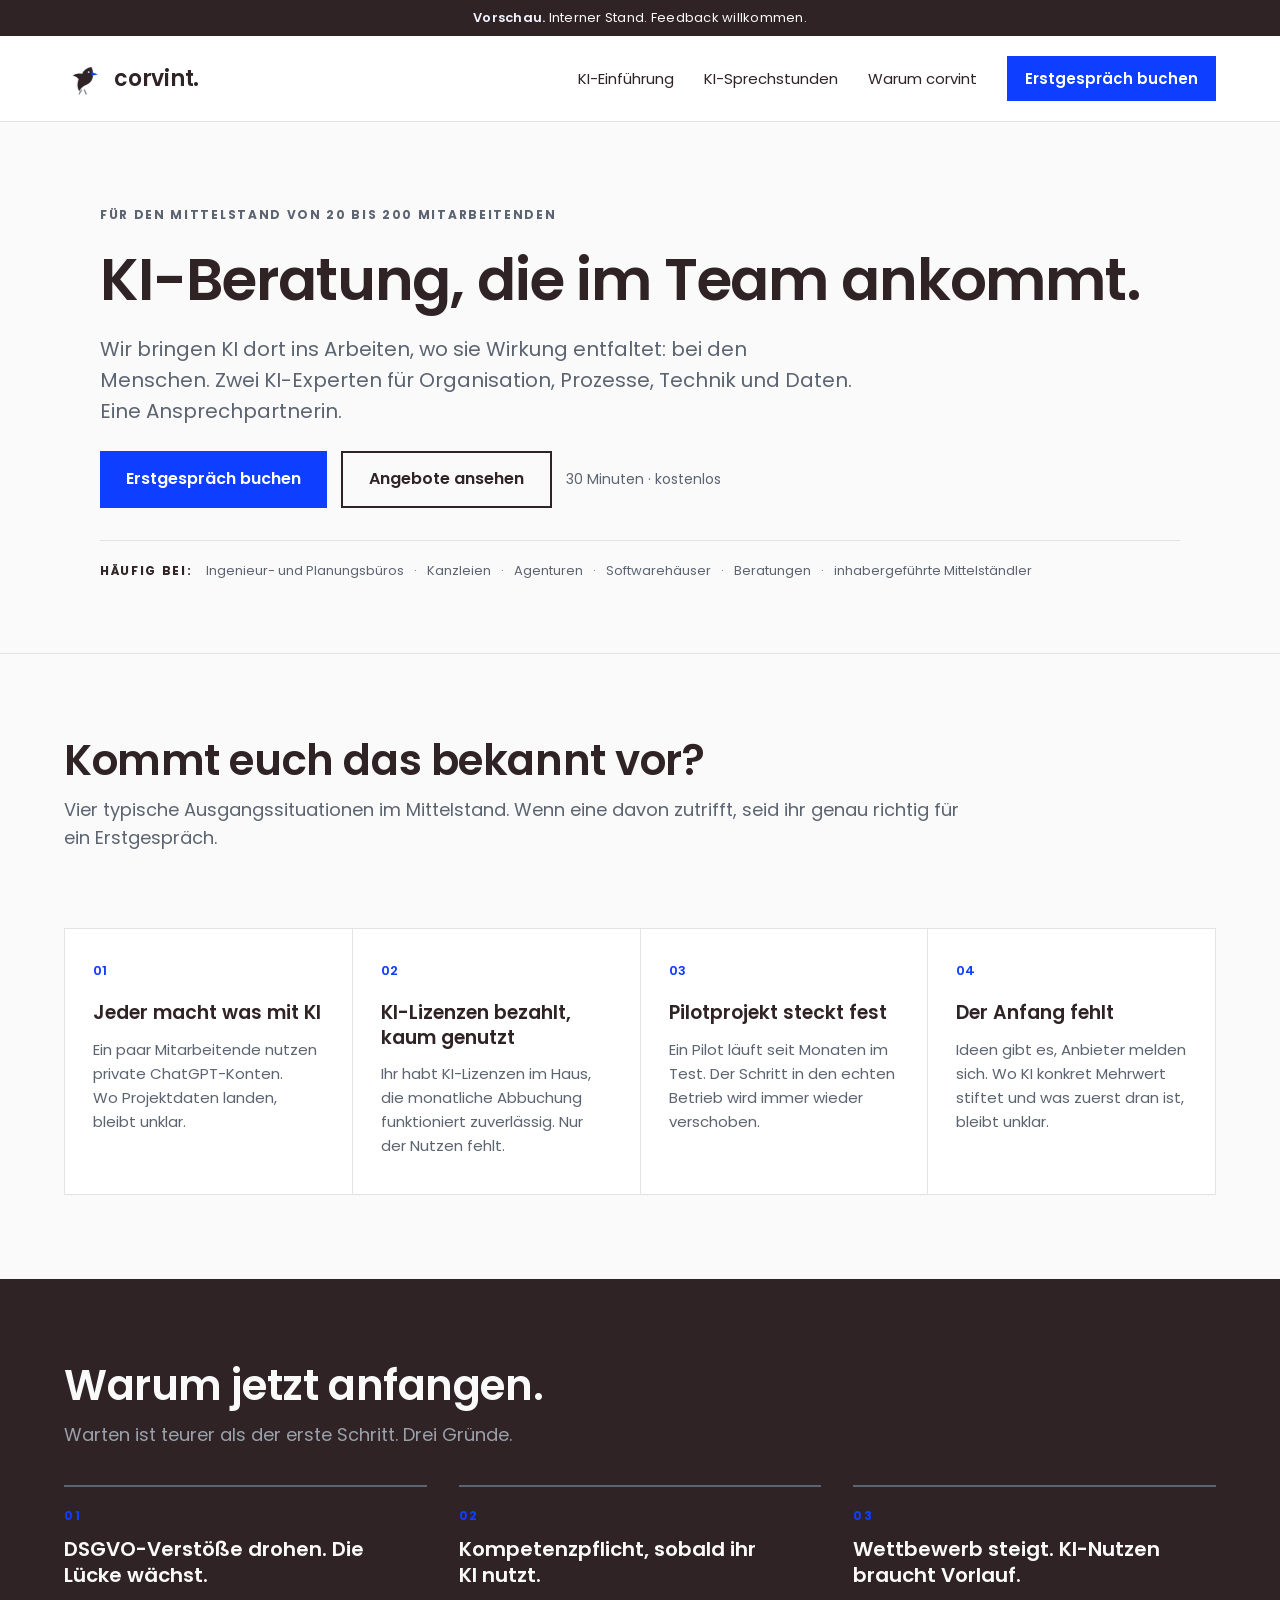
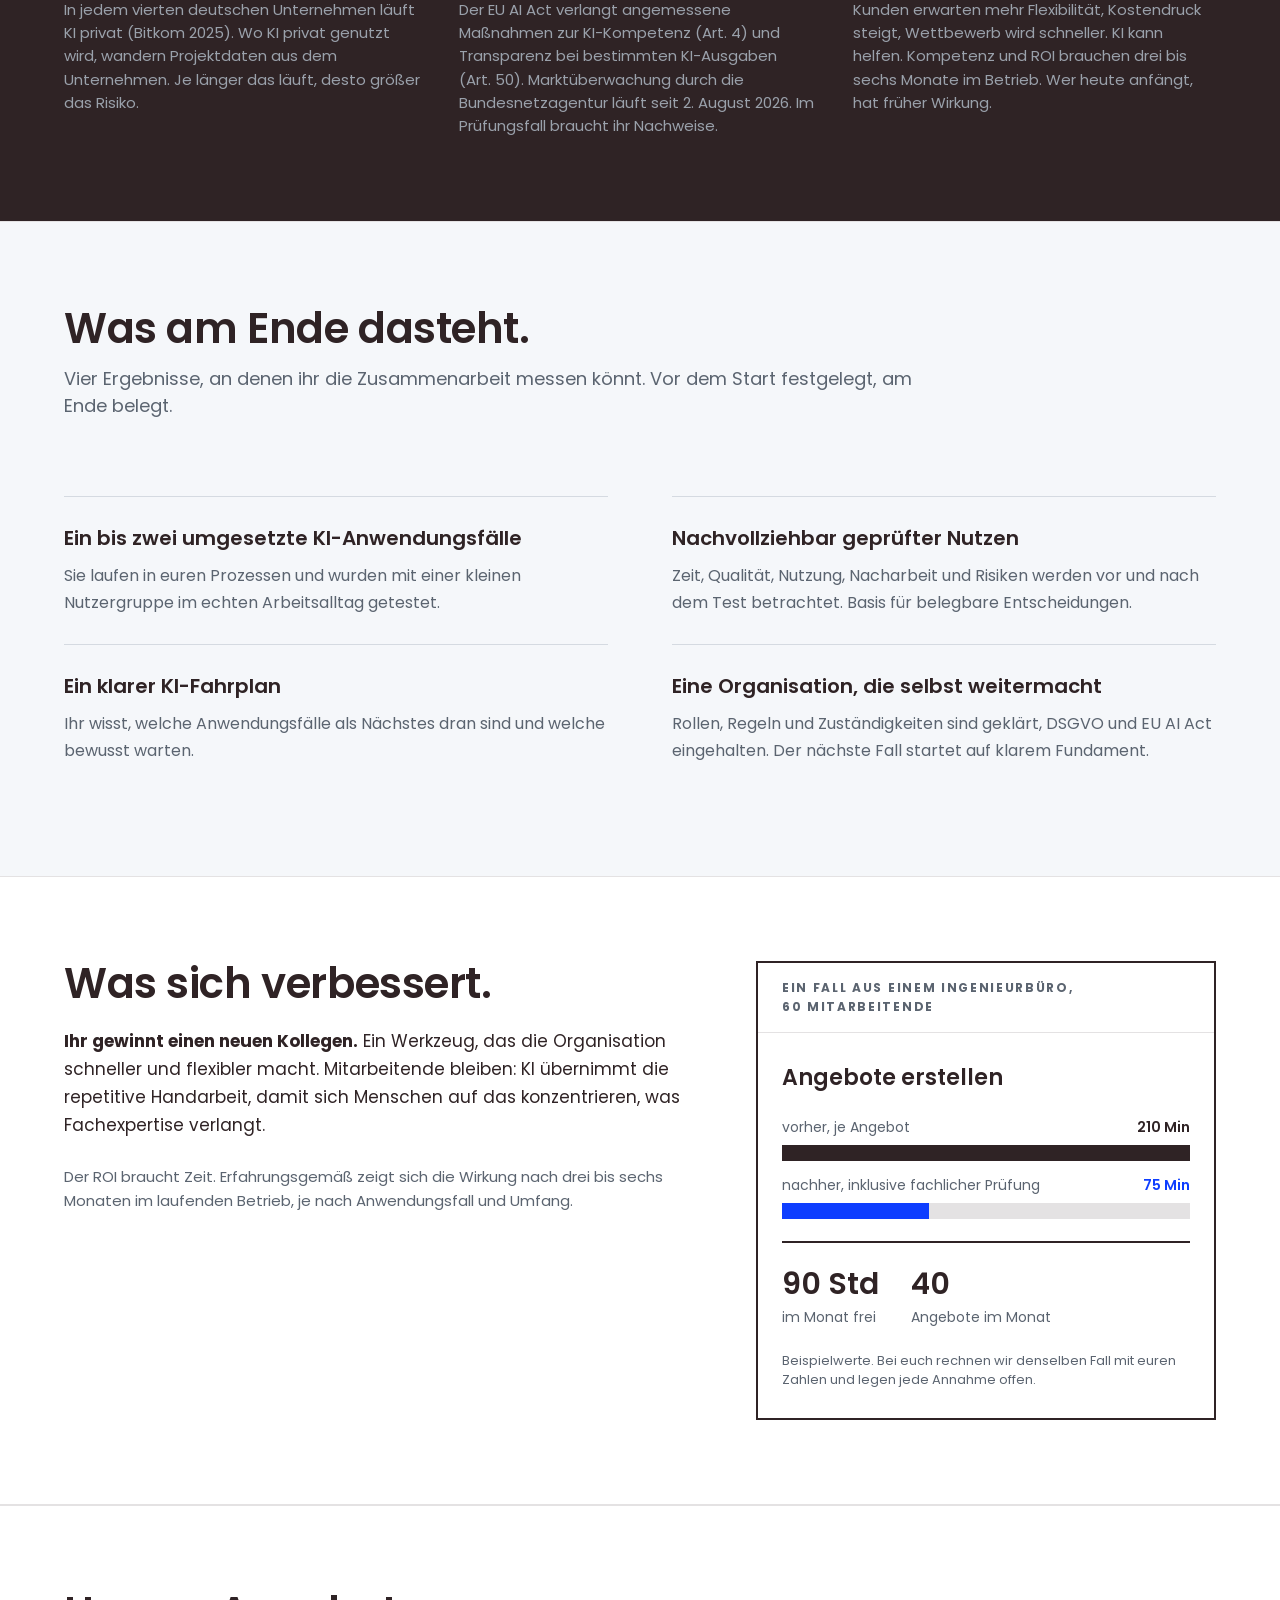
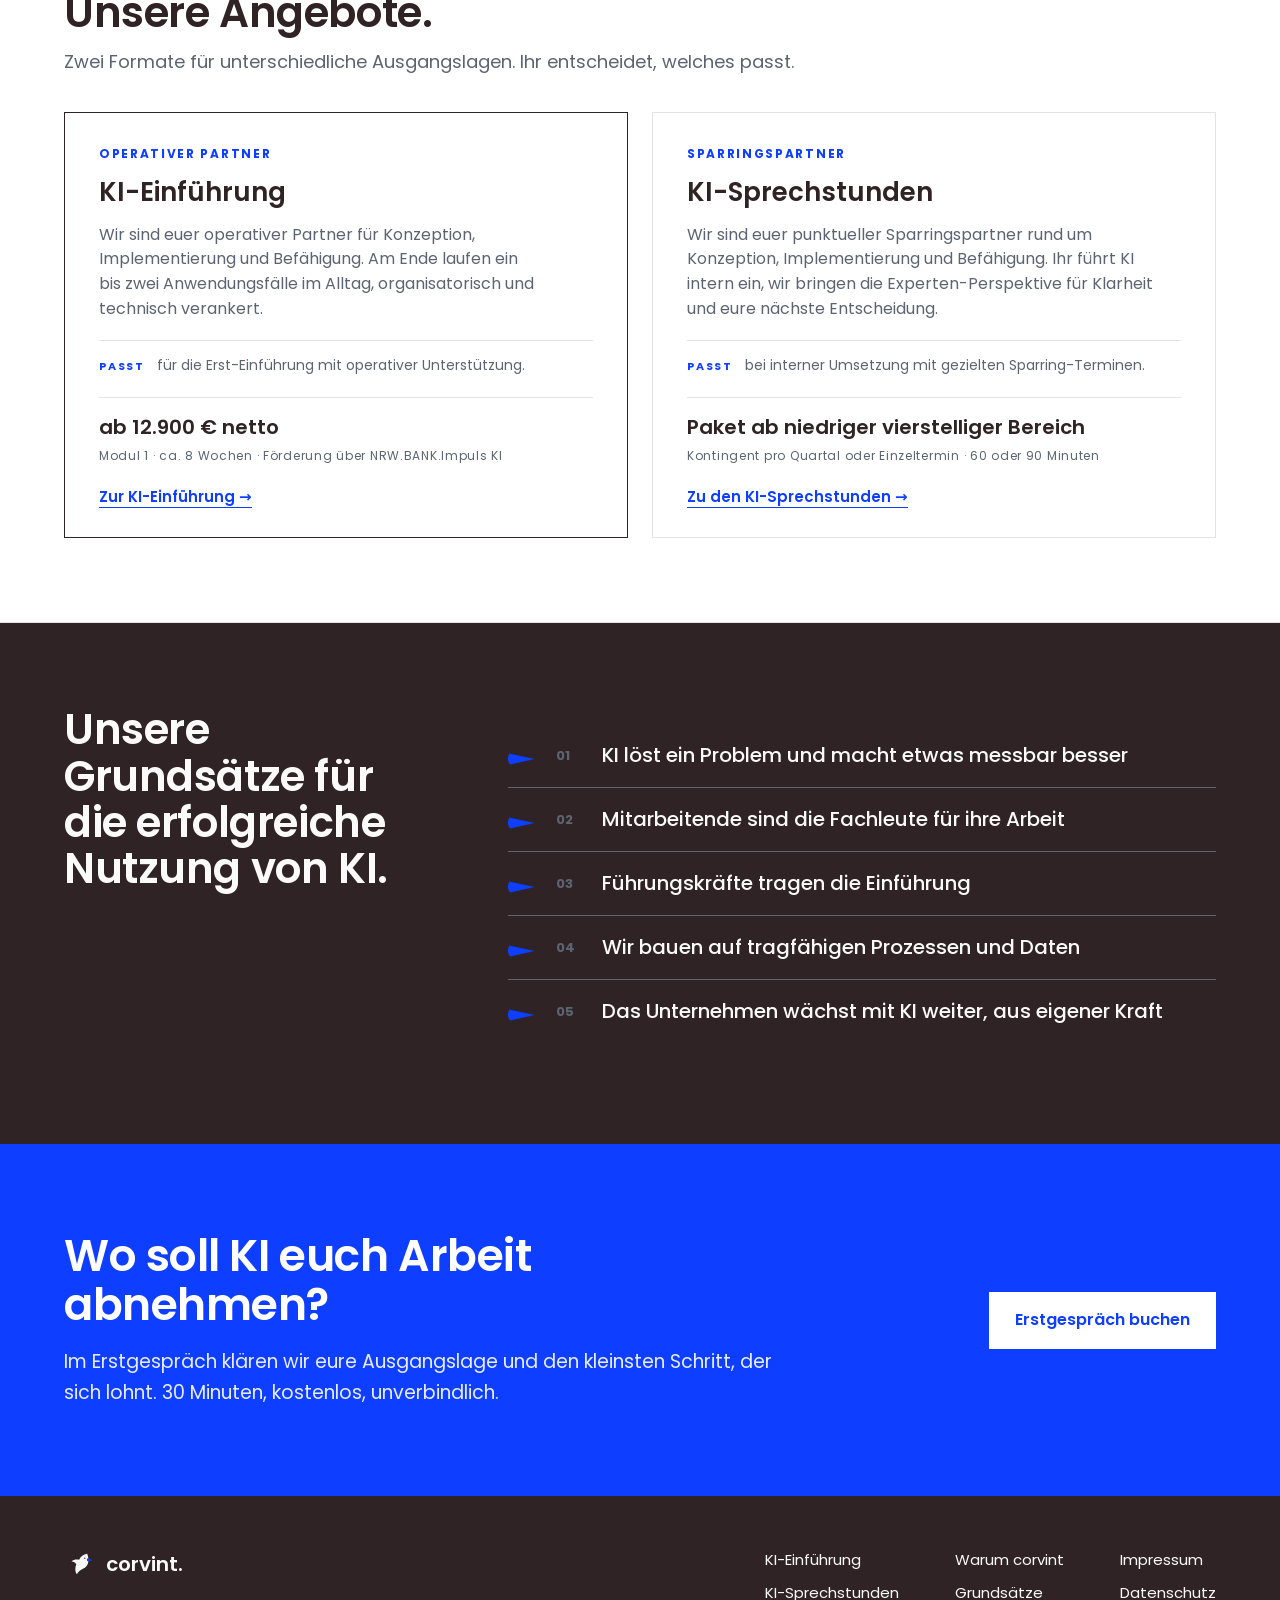
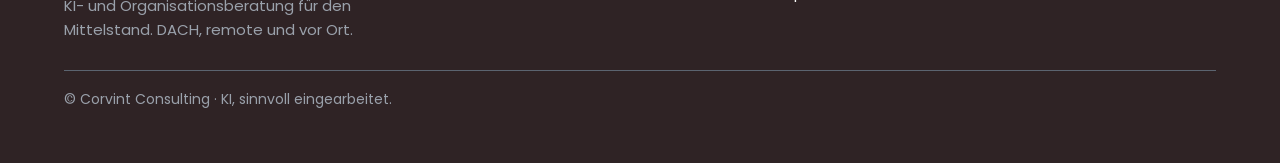
==== commit bce8b7e8: "angebot rename: KI-Beratung → KI-Einführung. abgrenzung zu KI-Sprechstunden. - datei ki-beratung.htm" ====
--- a/index.html
+++ b/index.html
@@ -91,7 +91,7 @@
             ></path>
           </svg>
         </button>
-        <a class="nav__link" href="ki-beratung.html">KI-Beratung</a>
+        <a class="nav__link" href="ki-einfuehrung.html">KI-Einführung</a>
         <a class="nav__link" href="ki-sprechstunden.html">KI-Sprechstunden</a>
         <a class="nav__link" href="warum-corvint.html">Warum corvint</a>
         <a
@@ -393,7 +393,7 @@
           <div class="offers">
             <article class="offer offer--highlight">
               <div class="offer__label">Operativer Partner</div>
-              <div class="offer__title">KI-Beratung</div>
+              <div class="offer__title">KI-Einführung</div>
               <div class="offer__body">
                 Wir sind euer operativer Partner für Konzeption,
                 Implementierung und Befähigung. Am Ende laufen ein bis zwei
@@ -413,7 +413,7 @@
                 >
               </div>
               <div class="offer__link">
-                <a href="ki-beratung.html">Zur KI-Beratung →</a>
+                <a href="ki-einfuehrung.html">Zur KI-Einführung →</a>
               </div>
             </article>
 
@@ -595,7 +595,7 @@
         </div>
         <div class="site-footer__cols">
           <nav class="site-footer__col" aria-label="Leistungen">
-            <a href="ki-beratung.html">KI-Beratung</a>
+            <a href="ki-einfuehrung.html">KI-Einführung</a>
             <a href="ki-sprechstunden.html">KI-Sprechstunden</a>
           </nav>
           <nav class="site-footer__col" aria-label="Unternehmen">
--- a/assets/style.css
+++ b/assets/style.css
@@ -3027,6 +3027,12 @@
   max-width: 640px;
   margin: 0;
 }
+.section--dark .grundsatz-block__title {
+  color: var(--paper);
+}
+.section--dark .grundsatz-block__body {
+  color: #c7cacf;
+}
 @media (max-width: 720px) {
   .grundsatz-block {
     grid-template-columns: 1fr;
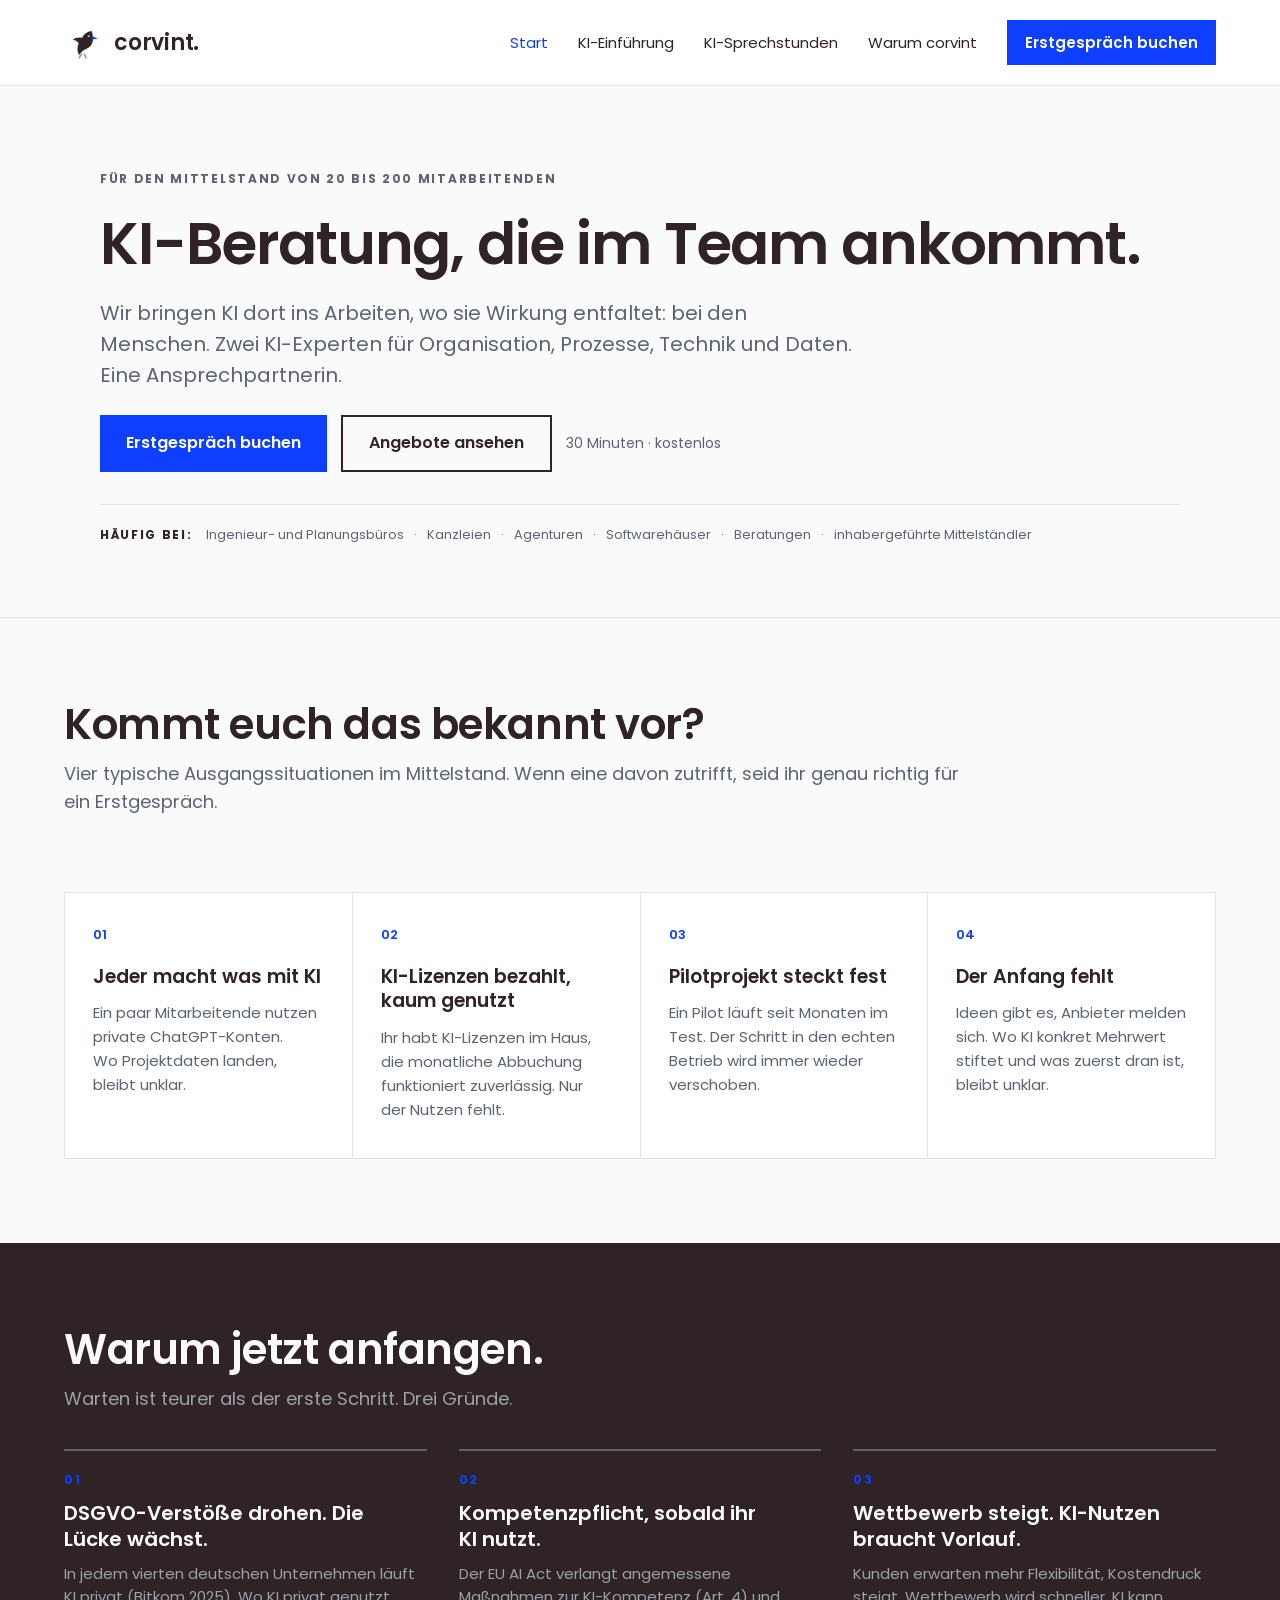
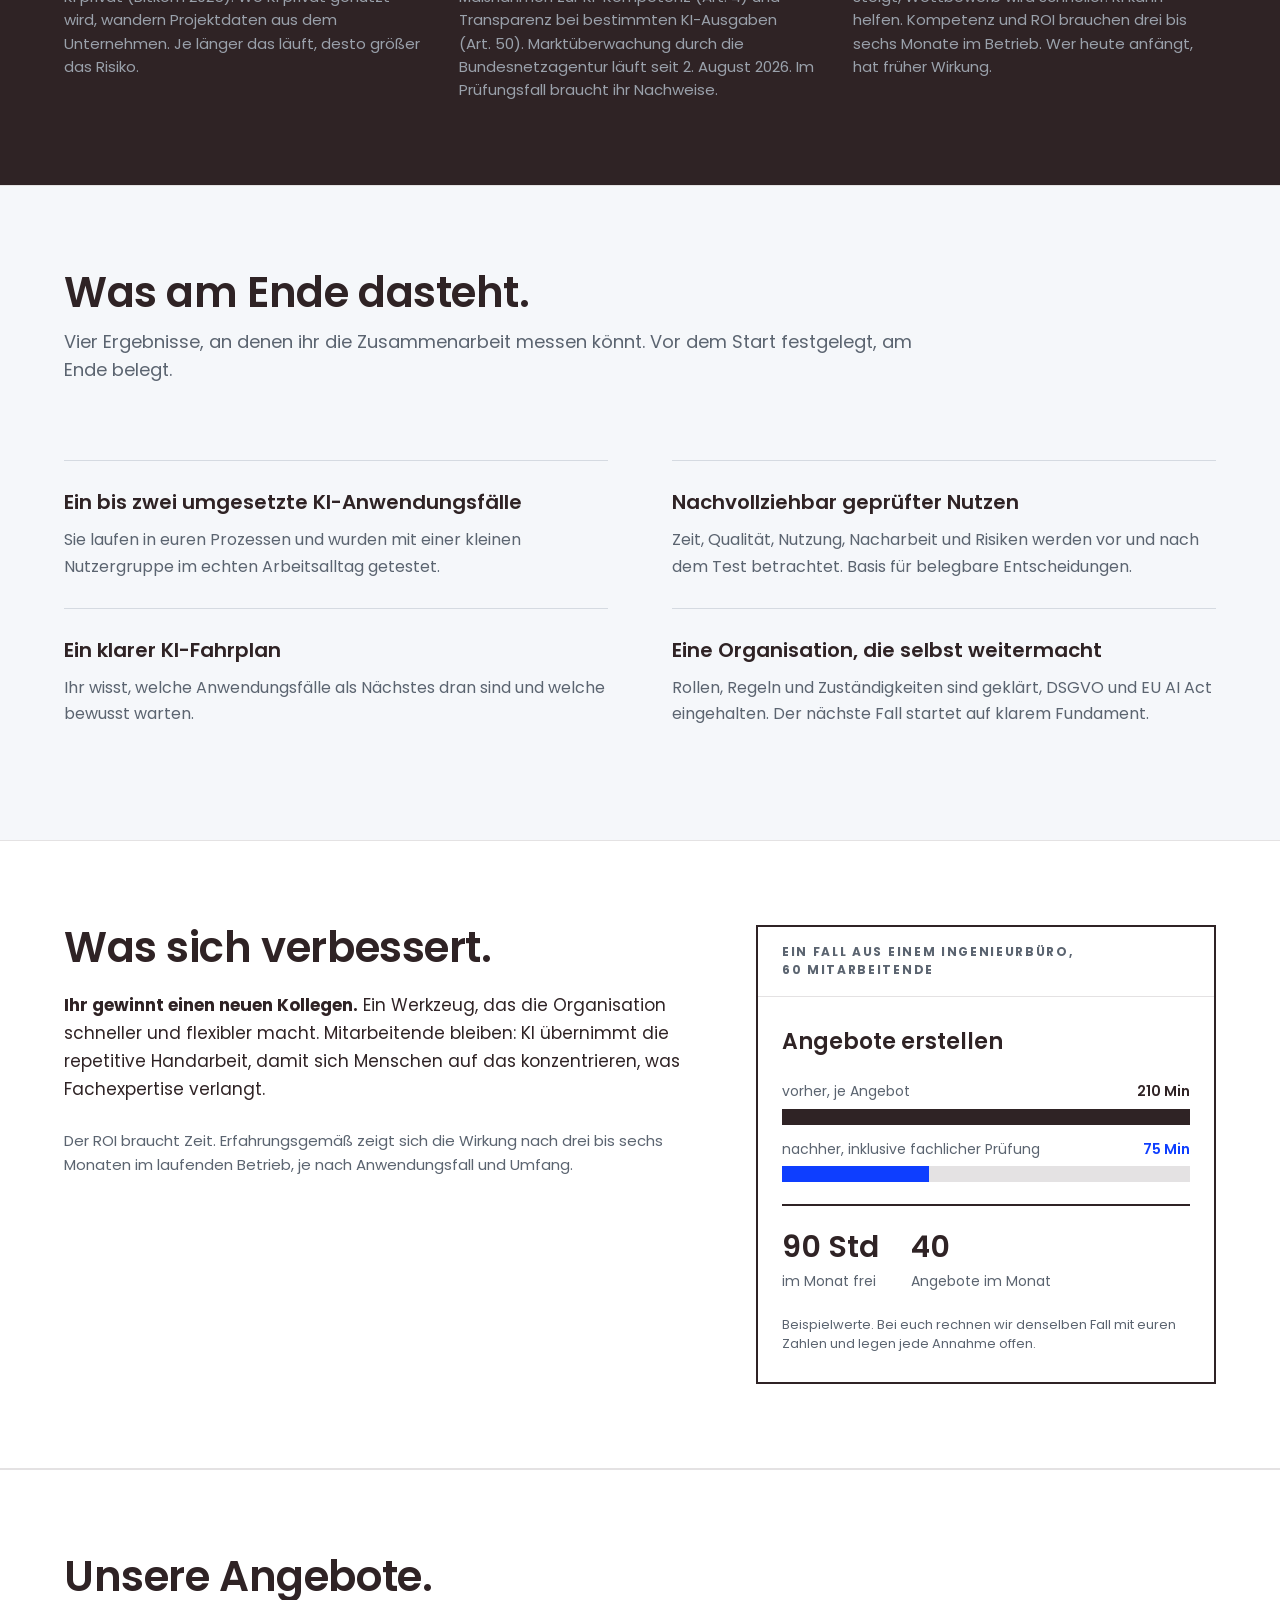
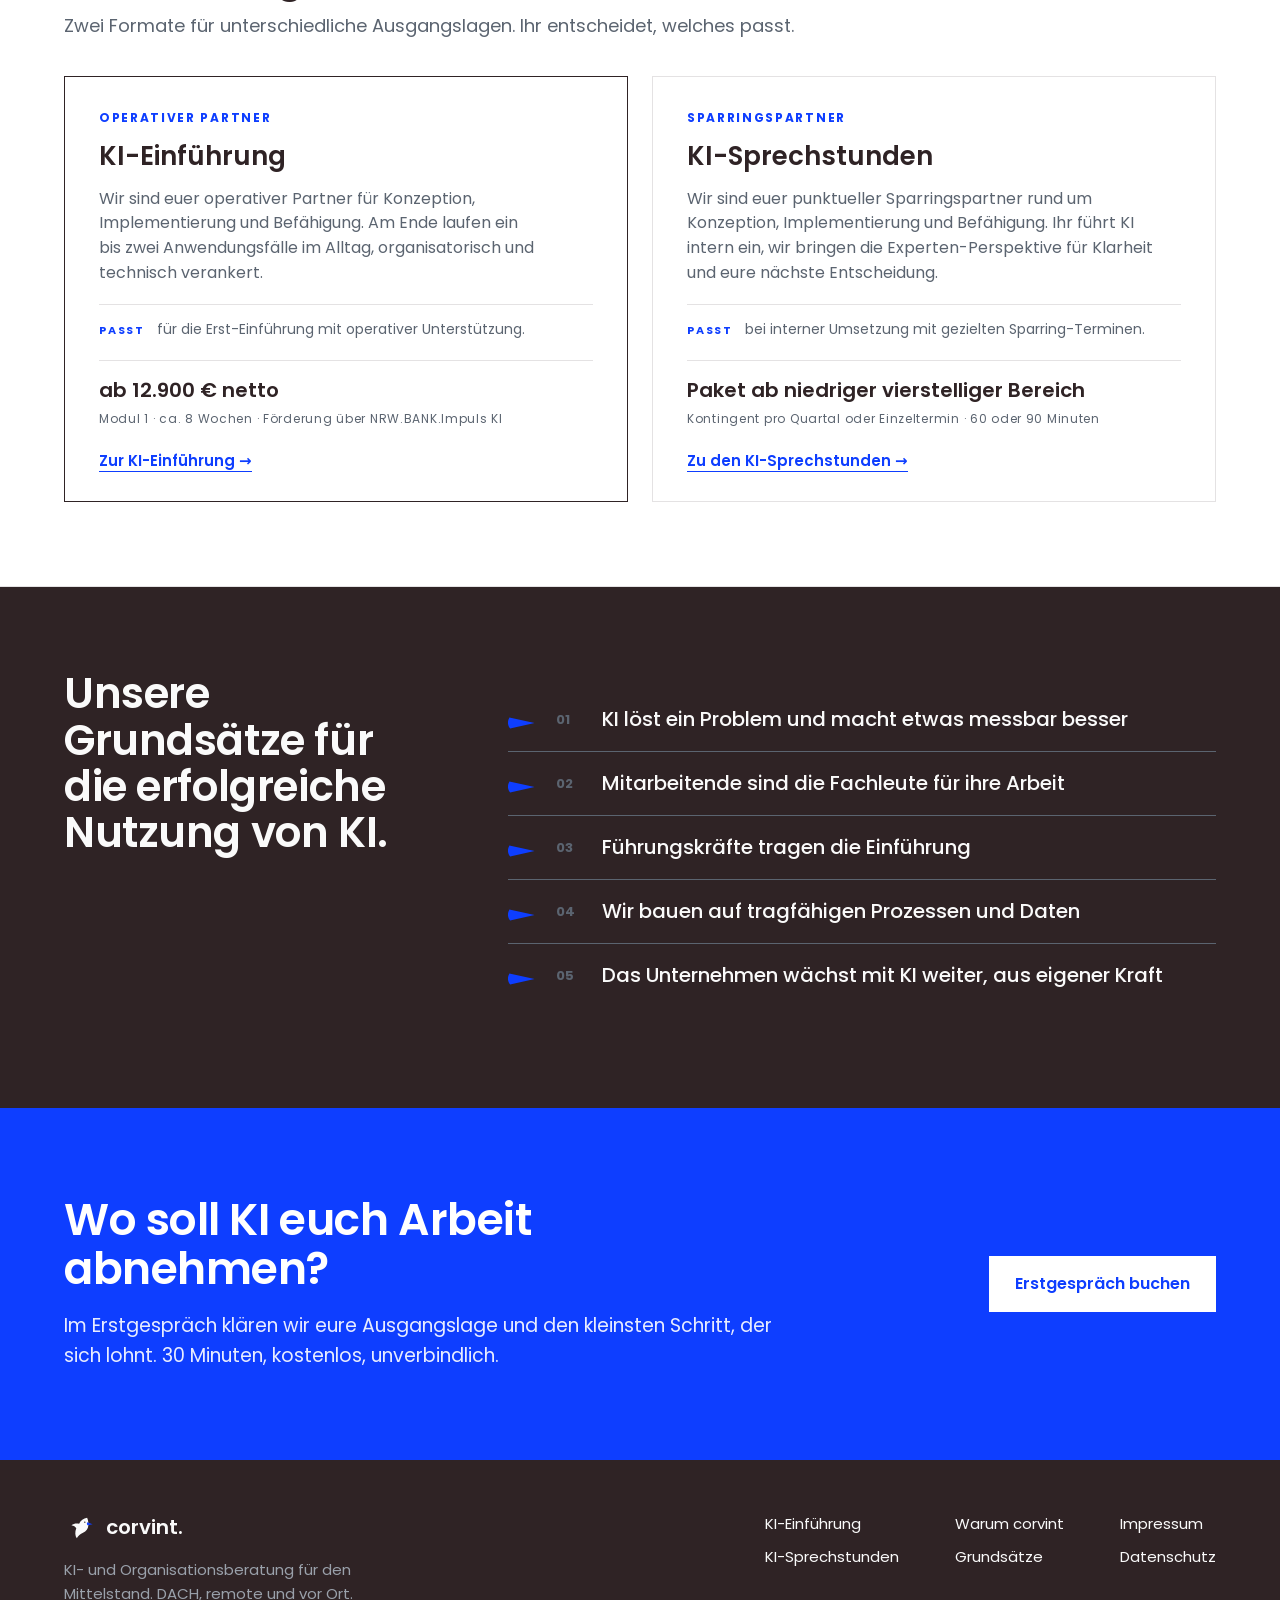
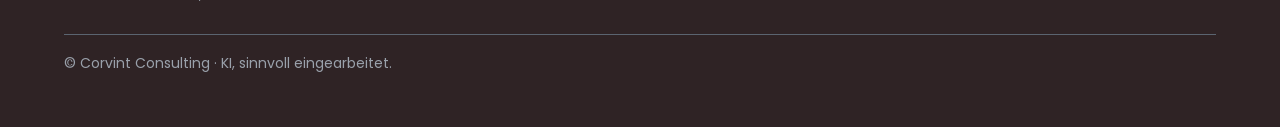
==== commit ce2c4730: "live-schaltung: preview-banner + '(Preview)' aus titeln raus auf allen 6 seiten. nav bekommt 'Start'" ====
--- a/index.html
+++ b/index.html
@@ -23,10 +23,6 @@
   </head>
   <body>
     <a class="skip-link" href="#main">Direkt zum Inhalt</a>
-
-    <div class="preview-banner" role="status">
-      <strong>Vorschau.</strong> Interner Stand. Feedback willkommen.
-    </div>
 
     <header class="site-header">
       <a class="brand" href="index.html" aria-label="Corvint Startseite">
@@ -91,6 +87,7 @@
             ></path>
           </svg>
         </button>
+        <a class="nav__link" href="index.html" aria-current="page">Start</a>
         <a class="nav__link" href="ki-einfuehrung.html">KI-Einführung</a>
         <a class="nav__link" href="ki-sprechstunden.html">KI-Sprechstunden</a>
         <a class="nav__link" href="warum-corvint.html">Warum corvint</a>
--- a/assets/style.css
+++ b/assets/style.css
@@ -2934,6 +2934,25 @@
   background: #d5dae1;
   border-color: #d5dae1;
 }
+.section--dark .hairline-grid {
+  background: #4a3f42;
+  border-color: #4a3f42;
+}
+.section--dark .hairline-cell {
+  background: var(--ink);
+}
+.section--dark .hairline-cell__title {
+  color: var(--paper);
+}
+.section--dark .hairline-cell__body {
+  color: #c7cacf;
+}
+.section--dark .hairline-cell__n {
+  color: var(--blue);
+}
+.section--dark .hairline-cell__label {
+  color: #a9adb4;
+}
 .hairline-grid--4 {
   grid-template-columns: repeat(4, 1fr);
 }
@@ -2948,6 +2967,18 @@
   padding: 32px 28px 36px;
   display: flex;
   flex-direction: column;
+}
+.hairline-grid--compact .hairline-cell {
+  padding: 22px 22px 24px;
+}
+.hairline-grid--compact .hairline-cell__title {
+  font-size: 16px;
+  margin-top: 14px;
+}
+.hairline-grid--compact .hairline-cell__body {
+  font-size: 14px;
+  margin-top: 8px;
+  line-height: 1.55;
 }
 .section--tone .hairline-cell {
   background: #f5f7fa;
@@ -3072,6 +3103,61 @@
   }
 }
 
+/* USP-Liste (grundsätze-artig, mit Titel + Body) */
+.usp-list {
+  list-style: none;
+  padding: 0;
+  margin: 40px 0 0;
+}
+.usp-item {
+  display: grid;
+  grid-template-columns: 32px 40px minmax(0, 1fr);
+  gap: 20px;
+  padding: 24px 0;
+  border-top: 1px solid #4a3f42;
+  align-items: baseline;
+}
+.usp-item:first-child {
+  border-top: none;
+  padding-top: 8px;
+}
+.usp-item .beak {
+  align-self: center;
+  justify-self: start;
+}
+.usp-item__n {
+  font-size: 14px;
+  font-weight: 700;
+  color: var(--blue);
+  letter-spacing: 0;
+}
+.usp-item__body-wrap {
+  display: flex;
+  flex-direction: column;
+  gap: 6px;
+  min-width: 0;
+}
+.usp-item__title {
+  font-size: 18px;
+  font-weight: 600;
+  color: var(--paper);
+  line-height: 1.3;
+}
+.usp-item__desc {
+  font-size: 15px;
+  line-height: 1.6;
+  color: #c7cacf;
+}
+@media (max-width: 720px) {
+  .usp-item {
+    grid-template-columns: 28px 32px minmax(0, 1fr);
+    gap: 14px;
+  }
+  .usp-item__title {
+    font-size: 16px;
+  }
+}
+
 /* Step-Spalten mit blauer border-top (Wie es abläuft) */
 .step-cols {
   display: grid;
@@ -3106,6 +3192,180 @@
   .step-cols {
     grid-template-columns: 1fr;
     gap: 24px;
+  }
+}
+
+/* Portrait/Placeholder: keine schwarzen Rahmen mehr auf warum-corvint */
+.person-block__portrait,
+.person-block__icon-frame {
+  border: none;
+  background: transparent;
+}
+.person-block__portrait-caption {
+  border-top: none;
+  padding: 12px 0 0;
+}
+
+/* Einheitlicher Placeholder (Hannes, bis Foto da) */
+.person-placeholder {
+  aspect-ratio: 4 / 5;
+  width: 100%;
+  max-width: 260px;
+  background: #f5f7fa;
+  display: flex;
+  align-items: center;
+  justify-content: center;
+  flex-direction: column;
+  gap: 10px;
+  margin: 0;
+}
+.person-placeholder__initials {
+  font-size: 56px;
+  font-weight: 600;
+  letter-spacing: -0.02em;
+  color: var(--ink);
+}
+.person-placeholder__note {
+  font-size: 11px;
+  font-weight: 700;
+  letter-spacing: 0.14em;
+  text-transform: uppercase;
+  color: var(--slate);
+}
+.people-grid .qualifications {
+  grid-template-columns: 1fr;
+  gap: 20px;
+}
+@media (max-width: 900px) {
+  .people-grid {
+    grid-template-columns: 1fr;
+    gap: 48px;
+  }
+}
+
+/* Person-Info-Blocks (Rolle im Projekt, Kernkompetenz) */
+.person-info {
+  display: flex;
+  flex-direction: column;
+  gap: 4px;
+}
+.person-info__label {
+  font-size: 11px;
+  font-weight: 700;
+  letter-spacing: 0.14em;
+  text-transform: uppercase;
+  color: var(--slate);
+}
+.person-info__text {
+  font-size: 15px;
+  line-height: 1.6;
+  color: var(--ink);
+  margin: 0;
+}
+
+/* Aufklappbares "Mehr über" pro Person */
+.person-more {
+  border-top: 1px solid var(--rule);
+  padding-top: 16px;
+  margin-top: 4px;
+}
+.person-more > summary {
+  cursor: pointer;
+  list-style: none;
+  font-size: 13px;
+  font-weight: 600;
+  letter-spacing: 0.06em;
+  text-transform: uppercase;
+  color: var(--blue);
+  padding: 4px 0;
+  display: flex;
+  align-items: center;
+  gap: 8px;
+}
+.person-more > summary::-webkit-details-marker,
+.person-more > summary::marker {
+  display: none;
+}
+.person-more > summary::after {
+  content: "+";
+  margin-left: auto;
+  font-weight: 400;
+  font-size: 18px;
+  color: var(--blue);
+}
+.person-more[open] > summary::after {
+  content: "−";
+}
+.person-more__body {
+  padding-top: 16px;
+  display: flex;
+  flex-direction: column;
+  gap: 20px;
+}
+.person-more__body p {
+  font-size: 15px;
+  line-height: 1.65;
+  color: var(--ink);
+  margin: 0;
+}
+.person-more__body .qualifications {
+  margin-top: 0;
+  padding-top: 20px;
+}
+
+/* Netzwerk-Partner-Grafik */
+.partners {
+  display: grid;
+  grid-template-columns: minmax(0, 1fr) minmax(0, 1fr);
+  gap: 48px;
+  align-items: center;
+  max-width: 1160px;
+  margin-top: 40px;
+  padding-top: 24px;
+  border-top: 1px solid var(--rule);
+}
+.partners__text h3 {
+  font-size: 18px;
+  font-weight: 600;
+  color: var(--ink);
+  margin: 0 0 8px;
+}
+.partners__text p {
+  font-size: 15px;
+  line-height: 1.6;
+  color: var(--slate);
+  margin: 0;
+}
+.partners__graphic {
+  margin: 0;
+}
+.partners__graphic svg {
+  width: 100%;
+  max-width: 420px;
+  height: auto;
+  display: block;
+  margin: 0 auto;
+}
+@media (max-width: 720px) {
+  .partners {
+    grid-template-columns: 1fr;
+    gap: 24px;
+  }
+}
+
+/* Hero-Rabe (warum-corvint, Marken-Anker) */
+.hero__raven {
+  display: flex;
+  justify-content: center;
+  align-items: center;
+}
+.hero__raven svg {
+  width: min(100%, 360px);
+  height: auto;
+}
+@media (max-width: 720px) {
+  .hero__raven {
+    display: none;
   }
 }
 
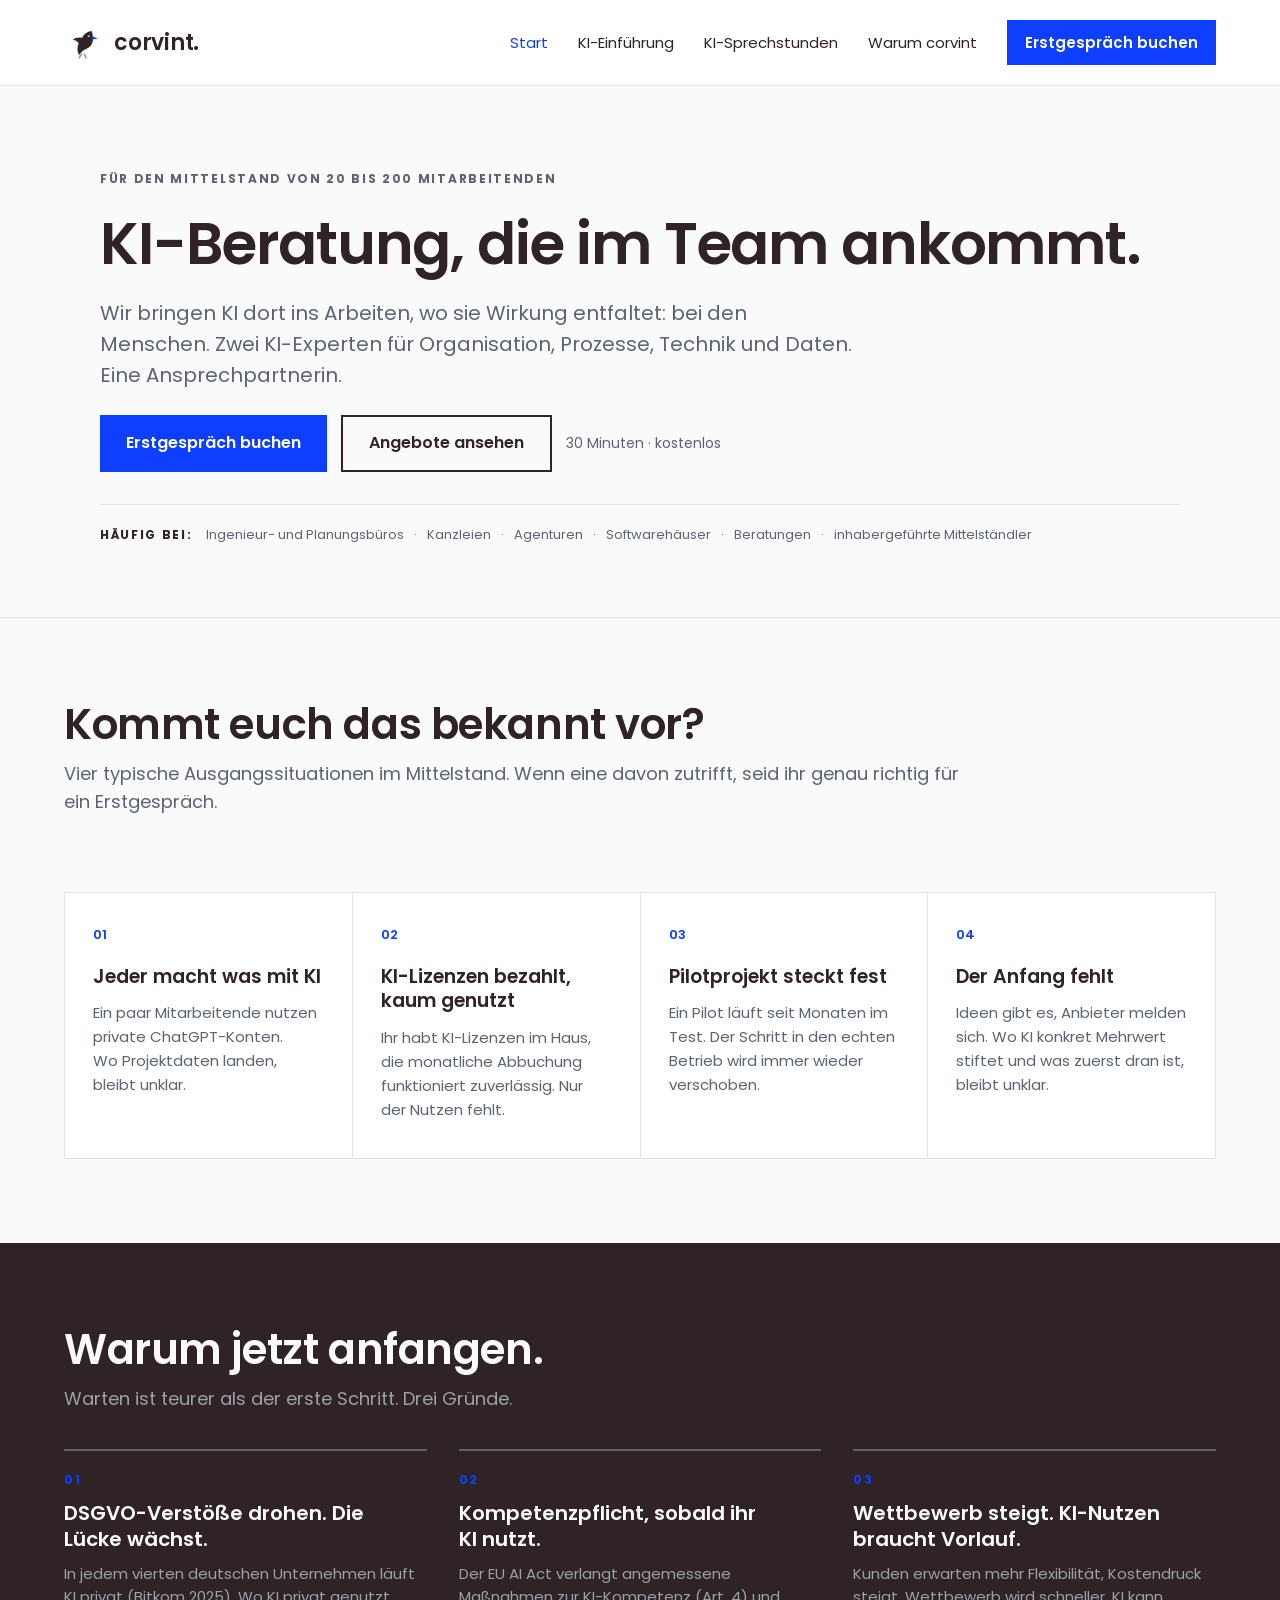
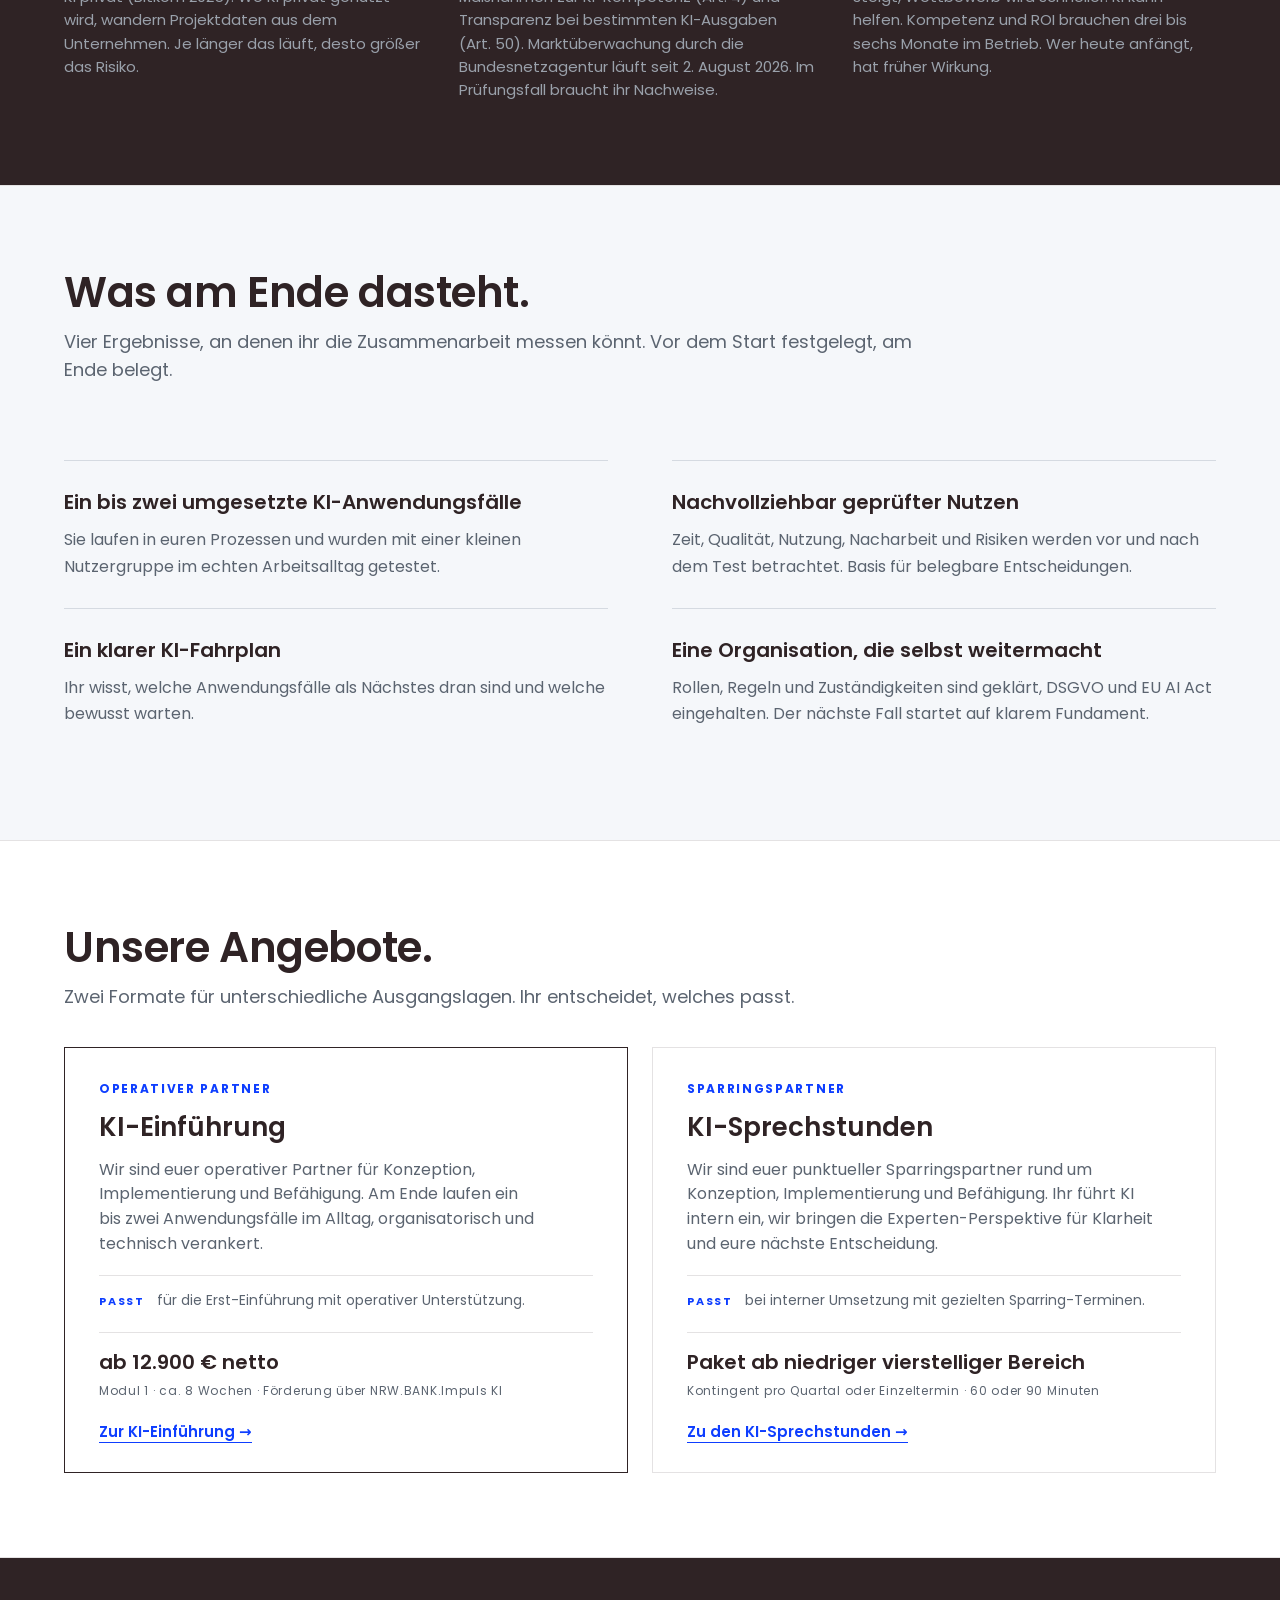
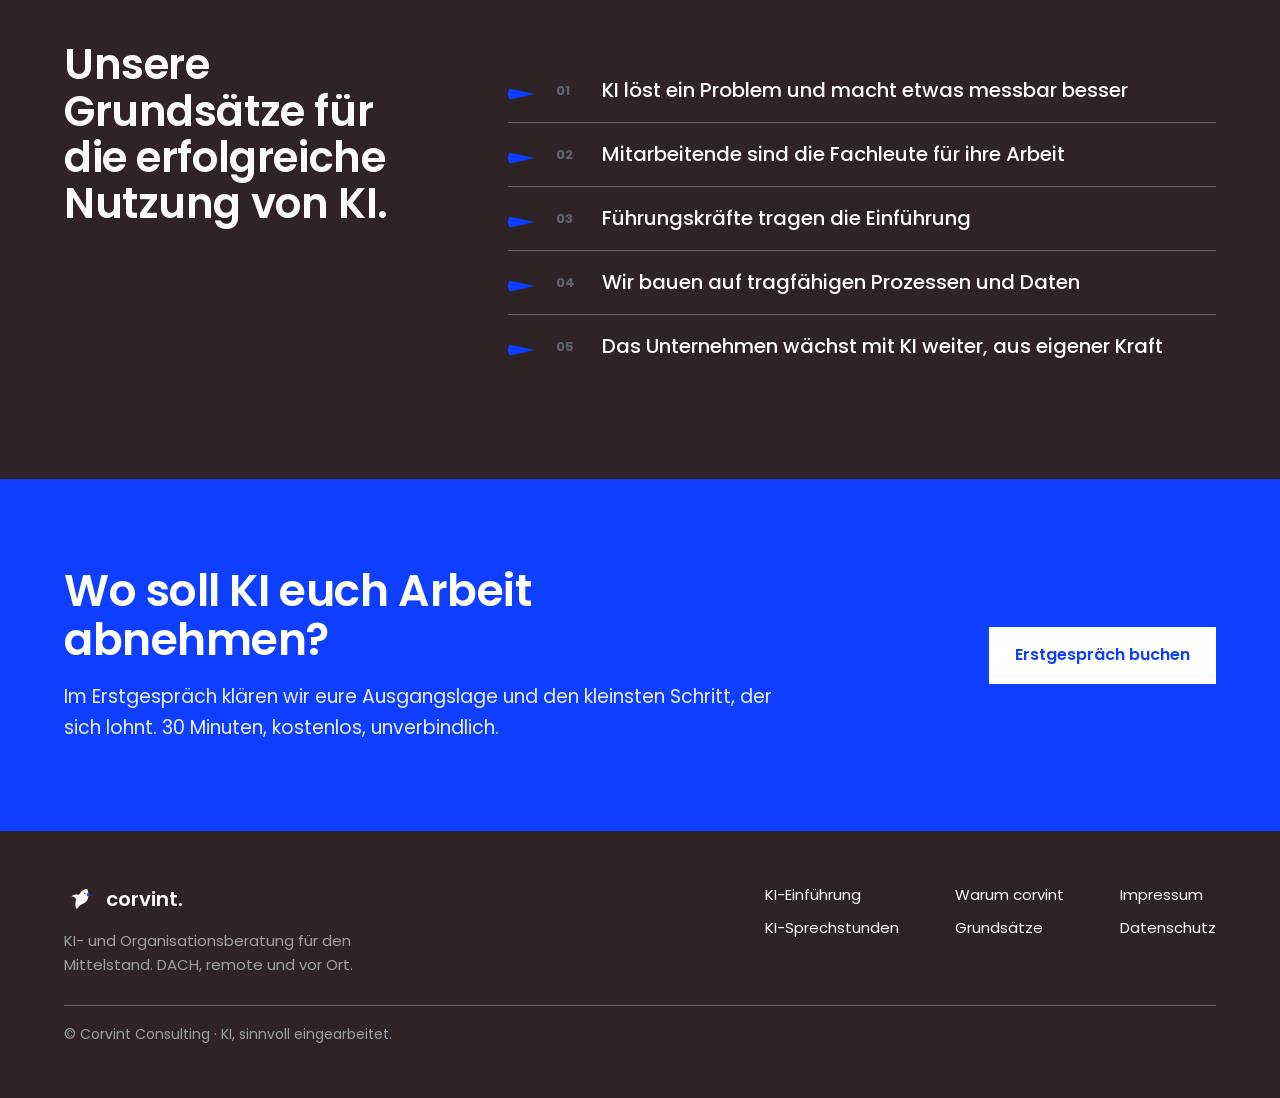
==== commit 6c389626: "startseite entlastet: 'was sich verbessert' (case-card mit ingenieurbuero-beispiel) nach ki-einfuehr" ====
--- a/index.html
+++ b/index.html
@@ -9,7 +9,7 @@
       content="KI-Beratung und Implementierung für den Mittelstand von 20 bis 200 Mitarbeitenden. Menschen, Technik und Daten, Organisation, Prozesse — softwareneutral, eine Ansprechpartnerin."
     />
     <meta name="theme-color" content="#FAFAFA" />
-    <meta name="robots" content="noindex,nofollow" />
+    <meta name="robots" content="index,follow" />
     <meta name="referrer" content="no-referrer" />
 
     <link rel="icon" type="image/svg+xml" href="assets/favicon.svg" />
@@ -303,76 +303,6 @@
         </div>
       </section>
 
-      <!-- Konkrete Zahlen -->
-      <section
-        class="section section--white"
-        aria-labelledby="zahlen-titel"
-      >
-        <div class="wrap">
-          <div class="numbers-section">
-            <div class="section__head-text">
-              <h2 id="zahlen-titel" class="section__title">
-                Was sich verbessert.
-              </h2>
-              <p style="font-size:17px;line-height:1.65;color:var(--ink);margin:8px 0 0">
-                <strong>Ihr gewinnt einen neuen Kollegen.</strong> Ein
-                Werkzeug, das die Organisation schneller und flexibler macht.
-                Mitarbeitende bleiben: KI übernimmt die repetitive Handarbeit,
-                damit sich Menschen auf das konzentrieren, was Fachexpertise
-                verlangt.
-              </p>
-              <p style="font-size:15px;line-height:1.6;color:var(--slate);margin:14px 0 0">
-                Der ROI braucht Zeit. Erfahrungsgemäß zeigt sich die Wirkung
-                nach drei bis sechs Monaten im laufenden Betrieb, je nach
-                Anwendungsfall und Umfang.
-              </p>
-            </div>
-            <aside class="case-card" aria-label="Beispielrechnung">
-              <div class="case-card__head">
-                Ein Fall aus einem Ingenieurbüro, 60 Mitarbeitende
-              </div>
-              <div class="case-card__body">
-                <div class="case-card__title">Angebote erstellen</div>
-                <div class="bars">
-                  <div class="bar">
-                    <div class="bar__row">
-                      <span>vorher, je Angebot</span
-                      ><span class="bar__value">210 Min</span>
-                    </div>
-                    <div class="bar__track">
-                      <div class="bar__fill" style="width: 100%"></div>
-                    </div>
-                  </div>
-                  <div class="bar">
-                    <div class="bar__row">
-                      <span>nachher, inklusive fachlicher Prüfung</span
-                      ><span class="bar__value bar__value--blue">75 Min</span>
-                    </div>
-                    <div class="bar__track">
-                      <div class="bar__fill bar__fill--blue" style="width: 36%"></div>
-                    </div>
-                  </div>
-                </div>
-                <div class="stats">
-                  <div>
-                    <div class="stat__value">90 Std</div>
-                    <div class="stat__label">im Monat frei</div>
-                  </div>
-                  <div>
-                    <div class="stat__value">40</div>
-                    <div class="stat__label">Angebote im Monat</div>
-                  </div>
-                </div>
-                <div class="footnote">
-                  Beispielwerte. Bei euch rechnen wir denselben Fall mit euren
-                  Zahlen und legen jede Annahme offen.
-                </div>
-              </div>
-            </aside>
-          </div>
-        </div>
-      </section>
-
       <!-- Angebote -->
       <section
         id="angebote"
